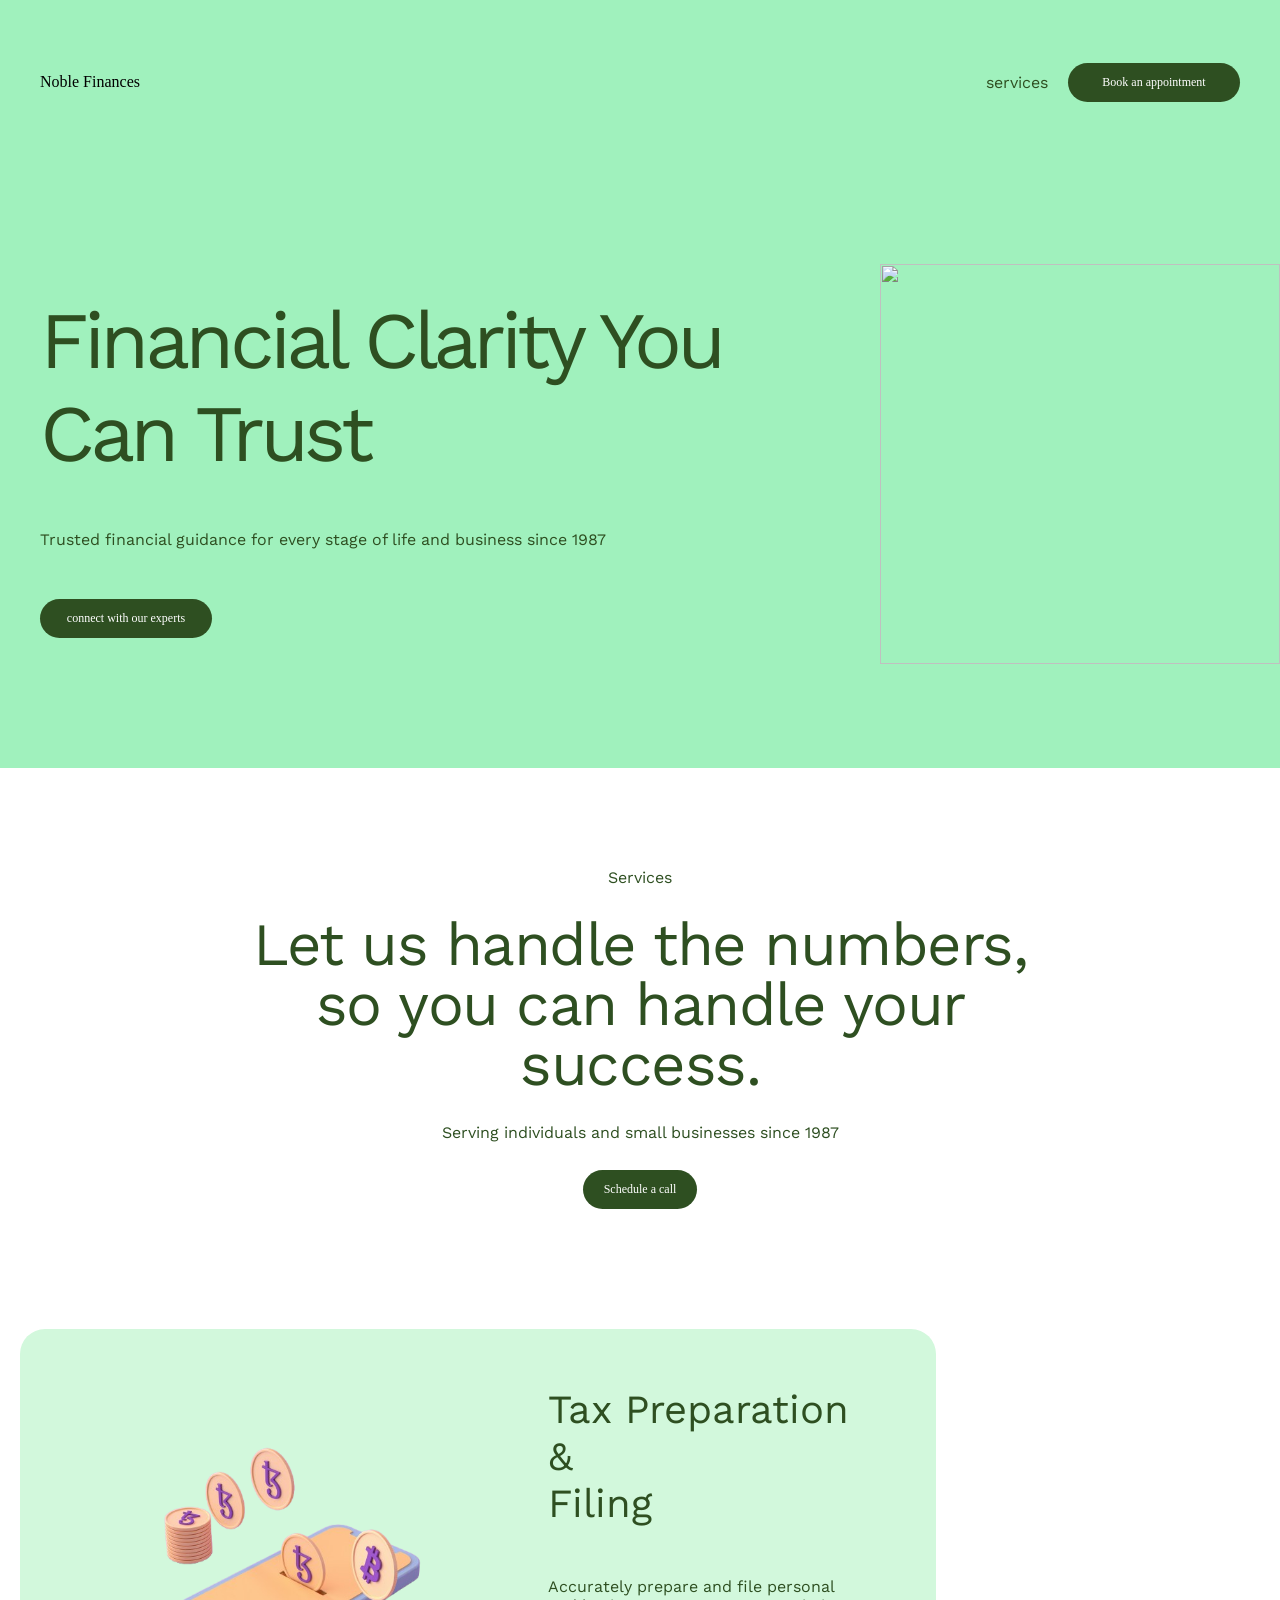
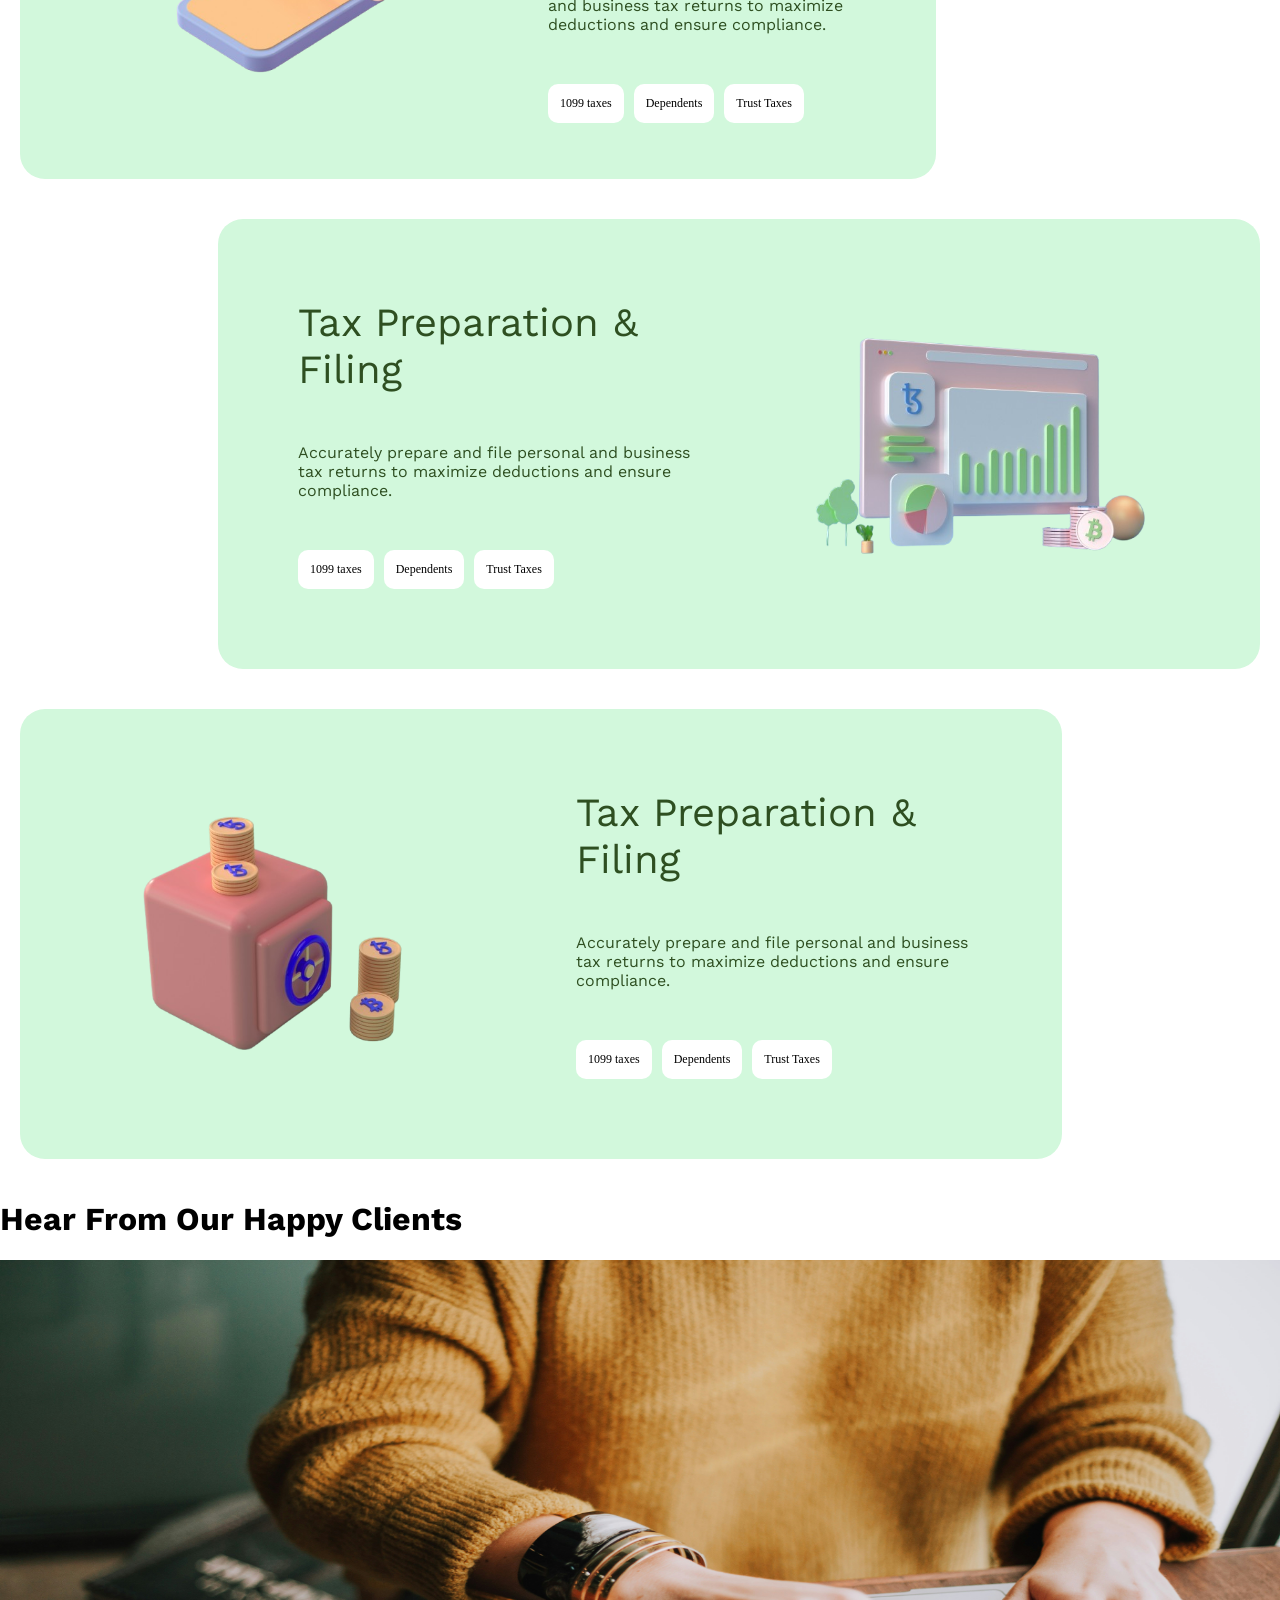
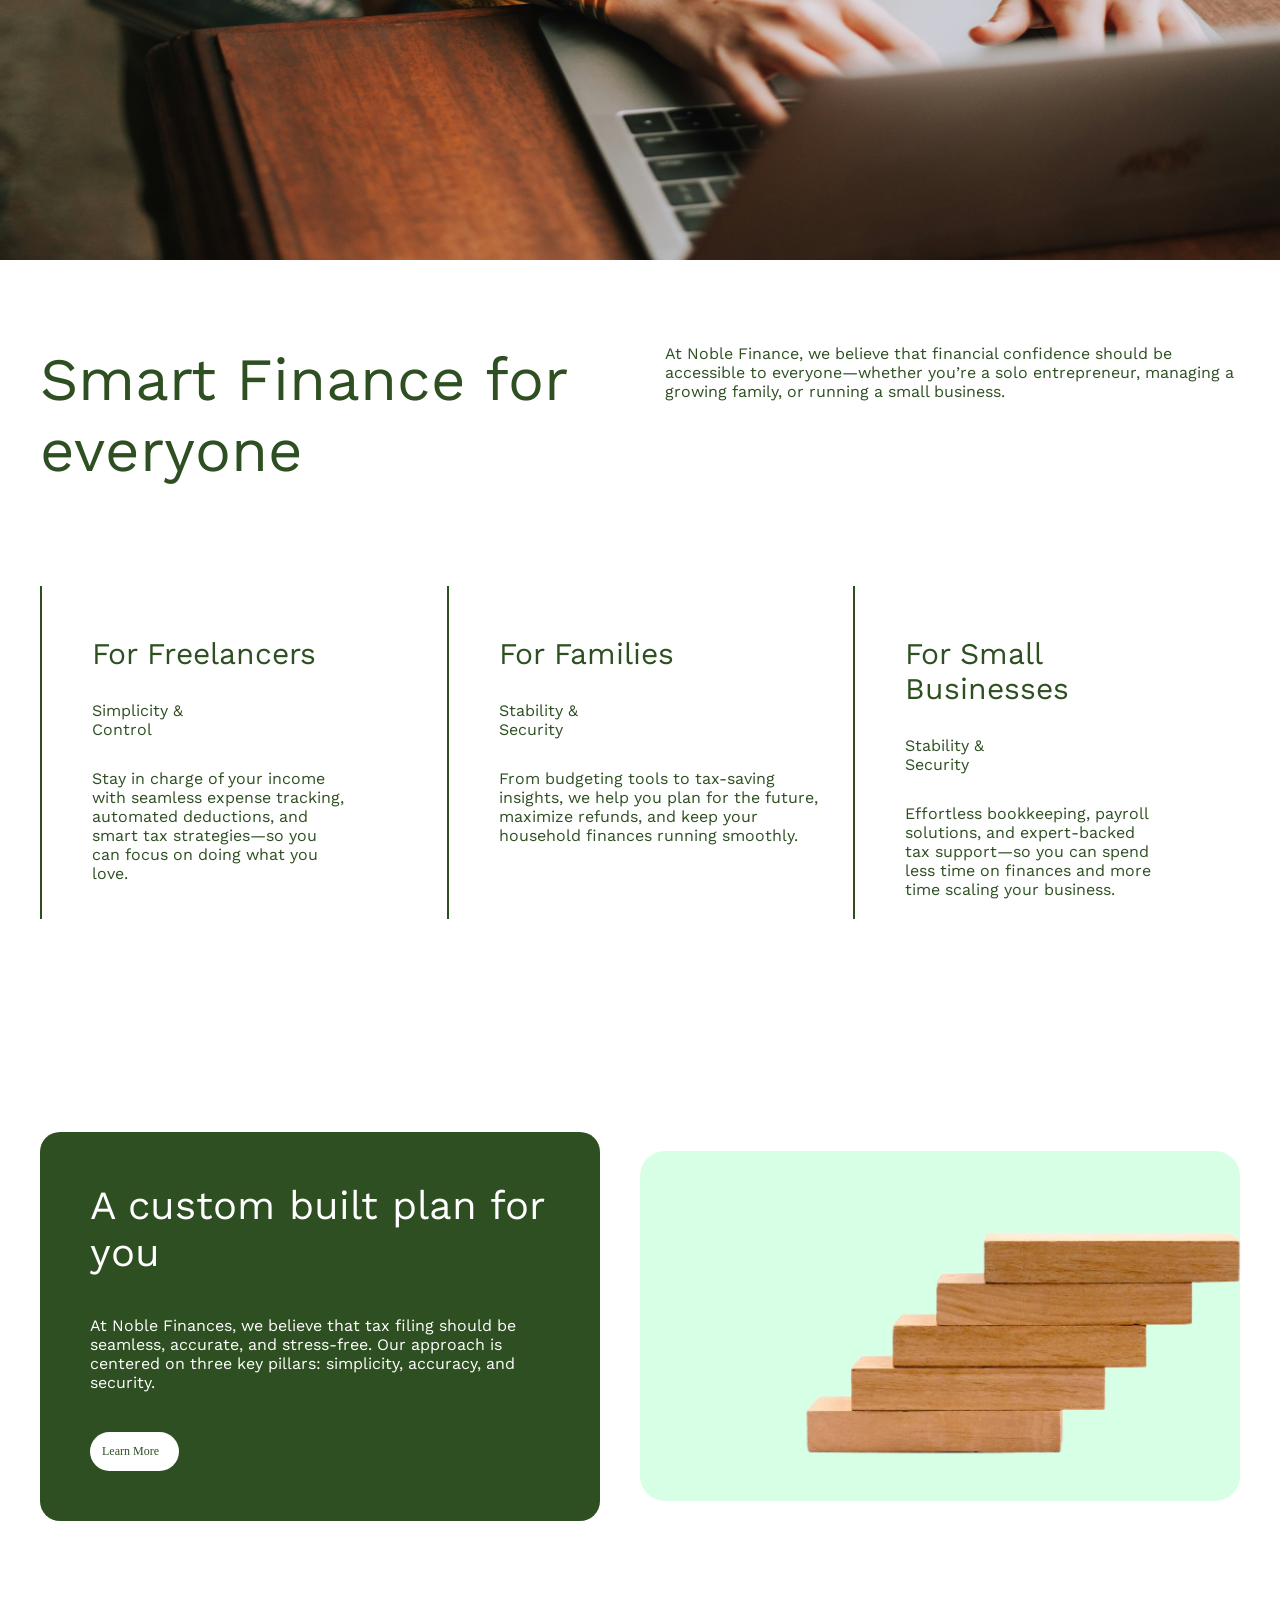
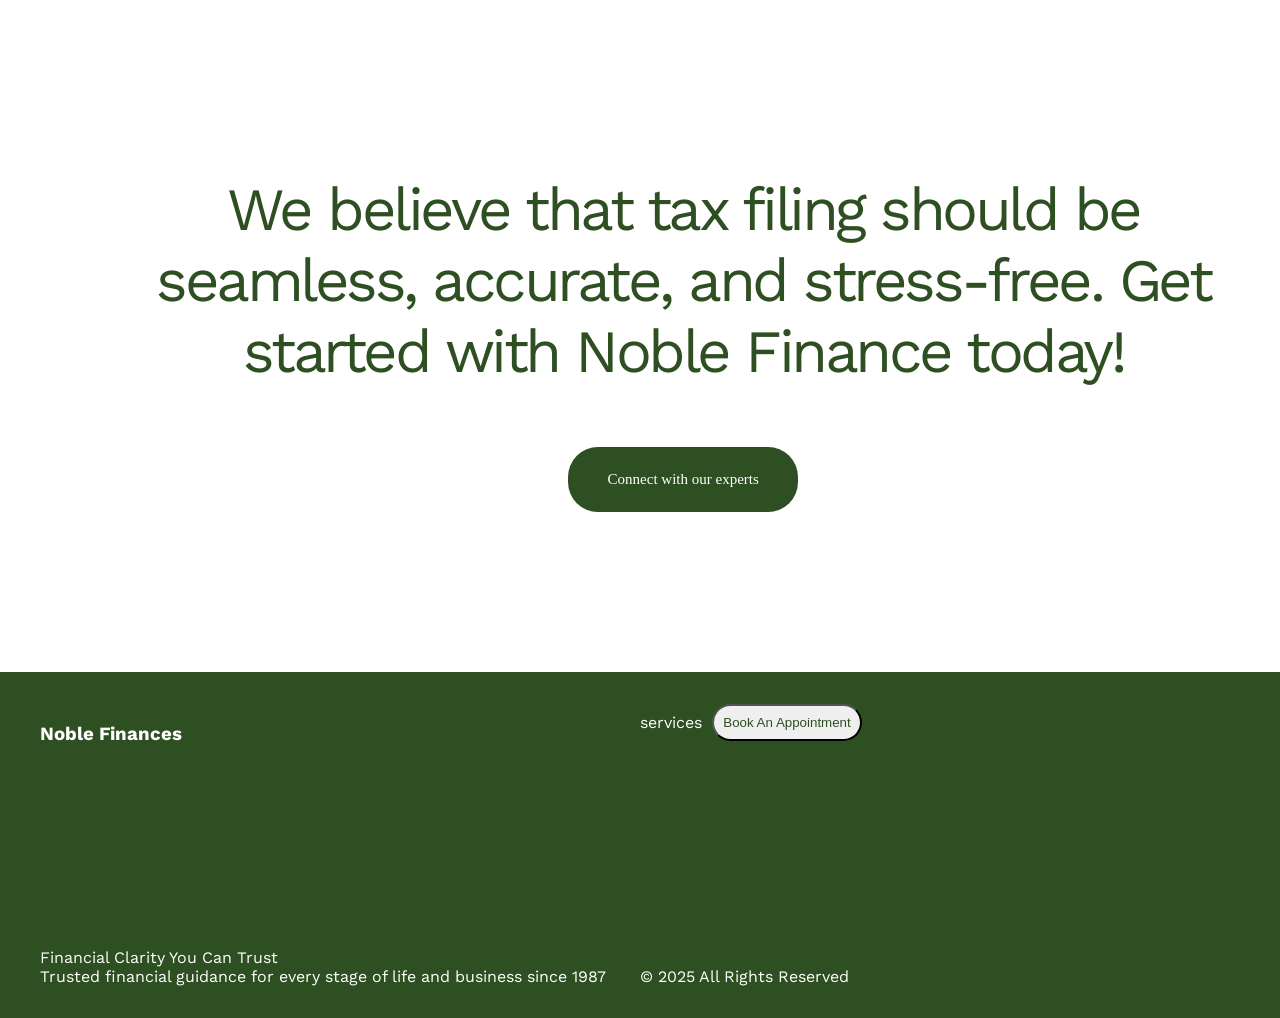
==== index.html @ 7edfaf2a "upload succed" ====
<!DOCTYPE html>
<html lang="en">
<head>
    <meta charset="UTF-8">
    <meta name="viewport" content="width=device-width, initial-scale=1.0">
    <title>Document</title>
    <link rel="stylesheet" href="style.css">
    <link rel="preconnect" href="https://fonts.googleapis.com">
<link rel="preconnect" href="https://fonts.gstatic.com" crossorigin>
<link href="https://fonts.googleapis.com/css2?family=Agbalumo&family=Baloo+Bhaina+2:wght@400..800&family=Comfortaa:wght@300..700&family=Roboto:ital,wght@0,100..900;1,100..900&family=Work+Sans:ital,wght@0,100..900;1,100..900&display=swap" rel="stylesheet">
</head>
<body>
    <div class="header">
        <div class="topleft">Noble Finances</div>
        <div class="topright">
            <p>services</p>
            <div class="headerbtn">
                Book an appointment
            </div>
        </div>
    </div>

    <div class="section1">
        <div class="section1_1">
            <h1>Financial Clarity You Can Trust</h1>
            <p>Trusted financial guidance for every stage of life and business since 1987</p>
            <div class="section1btn">connect with our experts</div>
        </div>
        <div class="section1_2">
            <img src="https://plum-lunar-server.figma.site/_assets/v11/30ca89838aacef8bff03e2f6795db2b153b180f7.png" alt="" width="400px" height="400px">
        </div>
    </div>

    <div class="section2">
        <div class="section2_1">
            <p>Services</p>
        <h2 >Let us handle the numbers, so you can handle your success.</h2>
        <p>Serving individuals and small businesses since 1987</p>
        <div class="section2btn">Schedule a call</div>
        

        </div>
        
    </div>
<div class="sec3">
    <div class="section3">
        <div class="section3_img">
            <img src="img/1.png" alt="" width="390px " height="280px">
        </div>
        <div class="section3-content">
            <h2>Tax Preparation & <br> Filing</h2>
            <p>Accurately prepare and file personal and business tax returns to maximize deductions and ensure compliance.</p>
            <div class="section3_tax">
                <div class="section3_btn">1099 taxes</div>
                <div class="section3_btn">Dependents</div>
                <div class="section3_btn">Trust Taxes</div>
            </div>      
        </div>
    </div>
    </div>


    <div class="sec4">
    <div class="section4">
        
        <div class="section3-content">
            <h2>Tax Preparation & Filing</h2>
            <p>Accurately prepare and file personal and business tax returns to maximize deductions and ensure compliance.</p>
            <div class="section3_tax">
                <div class="section3_btn">1099 taxes</div>
                <div class="section3_btn">Dependents</div>
                <div class="section3_btn">Trust Taxes</div>
            </div>       
        </div>  
        <div class="section3_img">
            <img src="img/2.png" alt="" width="390px " height="280px">
        </div>
    </div>
    </div>


    <div class="sec5">
    <div class="section5">
        <div class="section3_img">
            <img src="img/3.png" alt="" width="390px " height="280px">
        </div>
        <div class="section3-content">
            <h2>Tax Preparation & Filing</h2>
            <p>Accurately prepare and file personal and business tax returns to maximize deductions and ensure compliance.</p>
            <div class="section3_tax">
                <div class="section3_btn">1099 taxes</div>
                <div class="section3_btn">Dependents</div>
                <div class="section3_btn">Trust Taxes</div>
            </div>
        </div>
    </div>
    </div>
    

    <div>
        <h1>Hear From Our Happy Clients</h1>
        <div>
            <div></div>
            <div></div>
        </div>
    </div>


    <div>
        <img src="img/christin-hume-Hcfwew744z4-unsplash.jpg" alt="" width="100%" height="600px">
    </div>
    <div class="sec8">
    <div class="section8">
        <div class="section8_1">
            <h1>Smart Finance for everyone</h1>
        </div>
        <div class="section8_2">
            <p>At Noble Finance, we believe that financial confidence should be accessible to everyone—whether you’re a solo entrepreneur, managing a growing family, or running a small business.</p>
        </div>
    </div>

    <div class="sec8_2">
        <div class="sec8_3">
            <img src="" alt="">
            <h3>For Freelancers</h3>
            <p>Simplicity & <br> Control</p>
            <p>Stay in charge of your income with seamless expense tracking, automated deductions, and smart tax strategies—so you can focus on doing what you love.</p>
        </div>
        <div class="sec8_4">
            <img src="" alt="">
            <h3>For Families</h3>
            <p>Stability & <br> Security</p>
            <p>From budgeting tools to tax-saving insights, we help you plan for the future, maximize refunds, and keep your household finances running smoothly.</p>
        </div>
        <div class="sec8_5">
            <img src="" alt="">
            <h3>For Small Businesses</h3>
            <p>Stability & <br>Security</p>
            <p>Effortless bookkeeping, payroll solutions, and expert-backed tax support—so you can spend less time on finances and more time scaling your business. </p>
        </div>
    </div>
    </div>


    <div class="section9">
        <div class="section9_1">
            <h2>A custom built plan for you</h2>
            <p>At Noble Finances, we believe that tax filing should be seamless, accurate, and stress-free. Our approach is centered on three key pillars: simplicity, accuracy, and security.</p>
            <div class="section9btn">Learn More</div>
        </div>
        <div class="section9_2">
            <img src="img/4.png" alt="" height="350px" >
        </div>
    </div>



    <div class="section10">
        <h2>We believe that tax filing should be seamless, accurate, and stress-free. Get started with Noble Finance today!</h2>
        <div class="section10btn">Connect with our experts</div>
       
    </div>

    <footer>
        <div class="section11_1">
            <h3>Noble Finances</h3>
            <p>Financial Clarity You Can Trust <br>Trusted financial guidance for every stage of life and business since 1987</p>
        </div>
        <div class="section11_2">
            <div class="section11_2_1"><p>services</p><button>Book An Appointment</button></div>
            
            <p>© 2025 All Rights Reserved</p>
        </div>
    </footer>
</body>
</html>
---- style.css ----
body{
    margin: 0;
    padding: 0;
}
.header{
    display: flex;
    justify-content: space-between;
    align-items: center;
    height: 100px;
    padding: 32px 40px;
    background-color: #A0F1BD;
}
.topleft{
    display: flex;
    justify-content: flex-start;
    width: 50%;
}
.topright{
    display: flex;
    justify-content: flex-end;
    align-items: center;
    width: 50%;
    gap: 20px;
}
.section1{
    display: flex;
    justify-content: space-between;
    align-items: center;
    background-color: #A0F1BD;
    padding: 100px 40px;

}
.section1_1{
    width: 60%;
    gap: 50px;
    display: flex;
    flex-direction: column;
}
.section1_2{
    width: 30%;
}
.section1_1 h1{
    font-size: 80px;
    color: #2E4F21;
    font-weight: normal;
    margin: 0;
     letter-spacing: -5px;
}
.section1_1 p{
    font-size: 16px;
    color: #2E4F21;
    font-weight: normal;
}
.topright p{
    color: #2E4F21;
}
.section1btn,.headerbtn{
    width: 148px;
    color: white;
    background-color: #2E4F21;
    border-radius: 20px;
    padding: 12px;
    font-size: 12px;
    text-align: center;
}
.section1btn:hover{
    background-color: white;
    color: #2E4F21;
    transition: 0.5s;
}
.section2{
    justify-content: center;
    display: flex;
    flex-direction: column;
    align-items: center;
    padding: 100px 40px;
    gap: 28px;
}
.section2_1{
    width: 856px;
    gap: 28px;
    display: flex;
    flex-direction: column;
    justify-content: center;
    align-items: center;
    text-align: center;
}
.section2_1 h2{
    font-size: 60px;
    font-weight: normal;
    color: #2E4F21  ;
    letter-spacing: -1.5px;
    line-height: 1;
    margin:0    ;
}
.section2 p,h2{
    color: #2E4F21;
}
.section2btn{
    width: 90px;
    background-color: #2E4F21;
    color: white;
    padding: 12px;
    font-size: 12px;
    border-radius: 25px;
}
.sec3{
    padding: 20px 0px 20px 20px;
}
.section3{
    display: flex;
    justify-content: flex-start;
    width: 60%;
    background-color: #D2F8DC;
    border-radius: 25px;
    height: 290px;
    padding: 80px;
    gap: 70px;
}
.section3-content{
    width: 50%;
    display: flex;
    flex-direction: column;
    align-self: center;
    text-align: start;
    row-gap: 50px;
    column-gap: 50px;
    position: relative;
}
.section3_img{
    width: 50%;
    align-items: center;
    justify-content: center;
    display: flex

}
.section4{
     display: flex;
    justify-content: flex-start;
    width: 70%;
    background-color: #D2F8DC;
    border-radius: 25px;
    height: 290px;
    padding: 80px;
    gap: 70px;
}
.sec4{
    display: flex;
    justify-content: end;
    padding: 20px 20px 20px 0px;
}
.sec5{
    padding: 20px 0px 20px 20px;
}
.section5{
     display: flex;
    justify-content: flex-start;
    width: 70%;
    background-color: #D2F8DC;
    border-radius: 25px;
    height: 290px;
    padding: 80px;
    gap: 70px;
}


.section8{
    display: flex;
    
    gap: 50px;
}
.section8_1{
    width: 50%;
}
.section8_2{
    width: 50%;
}
.sec8{
    padding: 80px 40px 120px;
   display: flex;
   flex-direction: column;
   gap: 160px; 
}
.sec8_2{
    display: grid;
     grid-template-columns: repeat(3, 1fr);
     gap: 20px;
}

.section9{
    display: flex;
    height: 475px;
    padding: 50px 40px;
    gap: 40px;
}
.section9_1{
    width: 50%;
    padding: 50px;
    /* align-items: center; */
    display: flex;
    flex-direction: column;
    justify-content: center;
align-self: center;
background-color: #2E4F21;
border-radius: 20px;
color: white;
gap: 40px;
}
.section9_1 h2{
    color: white;
    font-weight: normal;
}

.section9_2{
    width: 50%;
    align-self: center;
    background-color: #D7FFE6;
    border-radius: 25px;
}
.section9_2 img{
    display: flex;
    justify-content: center;
    align-self: center;
    align-items: center;
}
.section10{
    text-align: center;
    padding: 160px 120px;
    gap: 60px;
    width: 88%;
    display: flex;
    flex-direction: column;
    justify-content: center;
    align-items: center;
}

footer{
    display: flex;
    height: 282px;
    padding: 32px 40px;
    background-color: #2E4F21;
    color: white;
}
.section11_1{
    display: flex;
    flex-direction: column;
    justify-content: space-between;
    width: 50%;
}
.section11_2{
    display: flex;
    flex-direction: column;
    justify-content: space-between;
    width: 50%;
}
.section11_2_1{
    display: flex;
    gap: 10px;
    align-items: center;
}
.section11_2_1 button{
    border-radius: 25px;
    color: #2E4F21;
    width: 150px;
    height: 37px;
}
p,h1,h2,h3{
    font-family: "Work Sans", sans-serif;
}

.section3-content h2{
    font-size: 40px;
    font-weight: normal;
    color: #2E4F21;
    margin: 0;
}
.section3-content p{
    font-size: 16px;
    font-weight: normal;
    color: #2E4F21;
}
.section3_tax{
    display: flex;
    gap: 10px;
    font-size: 12px;
    
}
.section3_btn{
    background-color: white;
    border-radius: 10px;
    padding: 12px;
    
}
.sec3 h2,p{
    margin: 0;
}
.section8_1 h1{
    font-size: 60px;
    font-weight: normal;
    margin: 0;
    color: #2E4F21;
}
.section8_2 p{
    font-size: 16px;
    font-weight: normal;
    color: #2E4F21;
}
.sec8{
    gap: 100px;
}

.sec8_3 h3{
    font-size: 30px;
    color: #2E4F21;
    font-weight: normal;
    margin: 0;
}
.sec8_3 p{
    font-size: 16px;
    color: #2E4F21;
    margin: 0;
}
.sec8_3{
    display: flex;       
  flex-direction: column; 
  row-gap: 30px;
  padding: 20px 80px 20px 50px;
   border-left: 2px solid #2E4F21;
   
}
.sec8_4 h3{
    font-size: 30px;
    color: #2E4F21;
    font-weight: normal;
    margin: 0;
}
.sec8_4 p{
    font-size: 16px;
    color: #2E4F21;
    margin: 0;
}
.sec8_4{
    display: flex;       
  flex-direction: column; 
  row-gap: 30px;
  padding: 20px 0px 20px 50px;
   border-left: 2px solid #2E4F21;
   
}
.sec8_5 h3{
    font-size: 30px;
    color: #2E4F21;
    font-weight: normal;
    margin: 0;
}
.sec8_5 p{
    font-size: 16px;
    color: #2E4F21;
    margin: 0;
}
.sec8_5{
    display: flex;       
  flex-direction: column; 
  row-gap: 30px;
  padding: 20px 80px 20px 50px;
  border-left: 2px solid #2E4F21;
  
   
}
.section9_1 h2{
    font-size: 40px;
    margin: 0;
}
.section9_1 p{
    font-size: 16px;
}
.section9btn{
    font-size: 12px;
    border-radius: 20px;
    background-color: white;
    color: #2E4F21;
    width: 65px;
    padding: 12px;
}
.section10 h2{
    font-size: 60px;
    font-weight: normal;
    margin: 0;
    color: #2E4F21;
    letter-spacing: -3.5px;
}
.section10btn{
    width: 170px;
    font-size: 15px;
    background-color: #2E4F21;
    color: white;
    padding: 24px 30px;
    border-radius: 30px;
    align-items: center;
}

@media screen  and (width <=992px){
    .section1{
        display: grid;
        grid-column: 1;
    }
    .section3_img img{
        width: 250px;
        height: 250px;
    }
    .section3_img {
        width: 40%;
        
    }
    .section3{
        width: 90%;
        padding: 20px;
        gap: 10px;
    }
    .section4{
        width: 90%;
        padding: 20px;
        gap: 10px;
        justify-content: flex-start;
        display: flex;
    }
    .section5{
      width: 90%;
        padding: 20px;
        gap: 10px;
    }
    .sec4{
        justify-content: start;
        padding-left: 20px;
    }
    
}
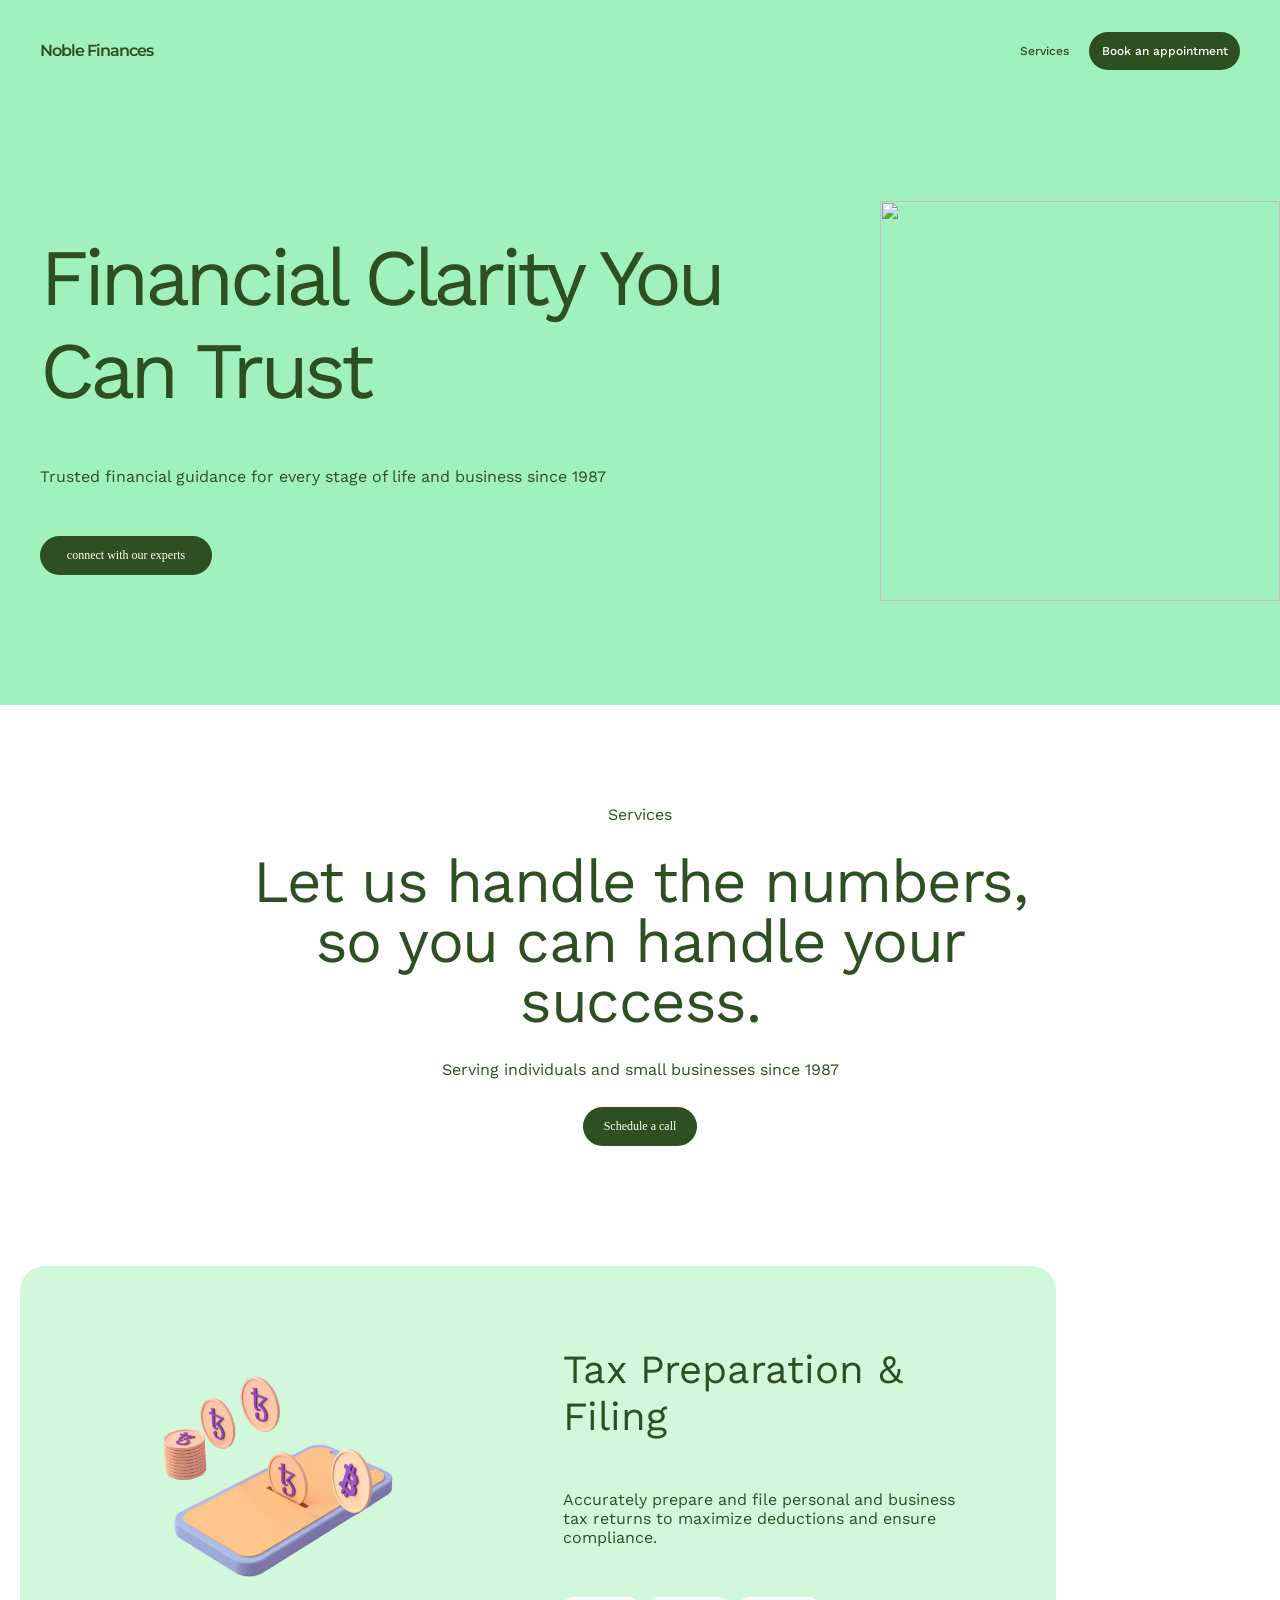
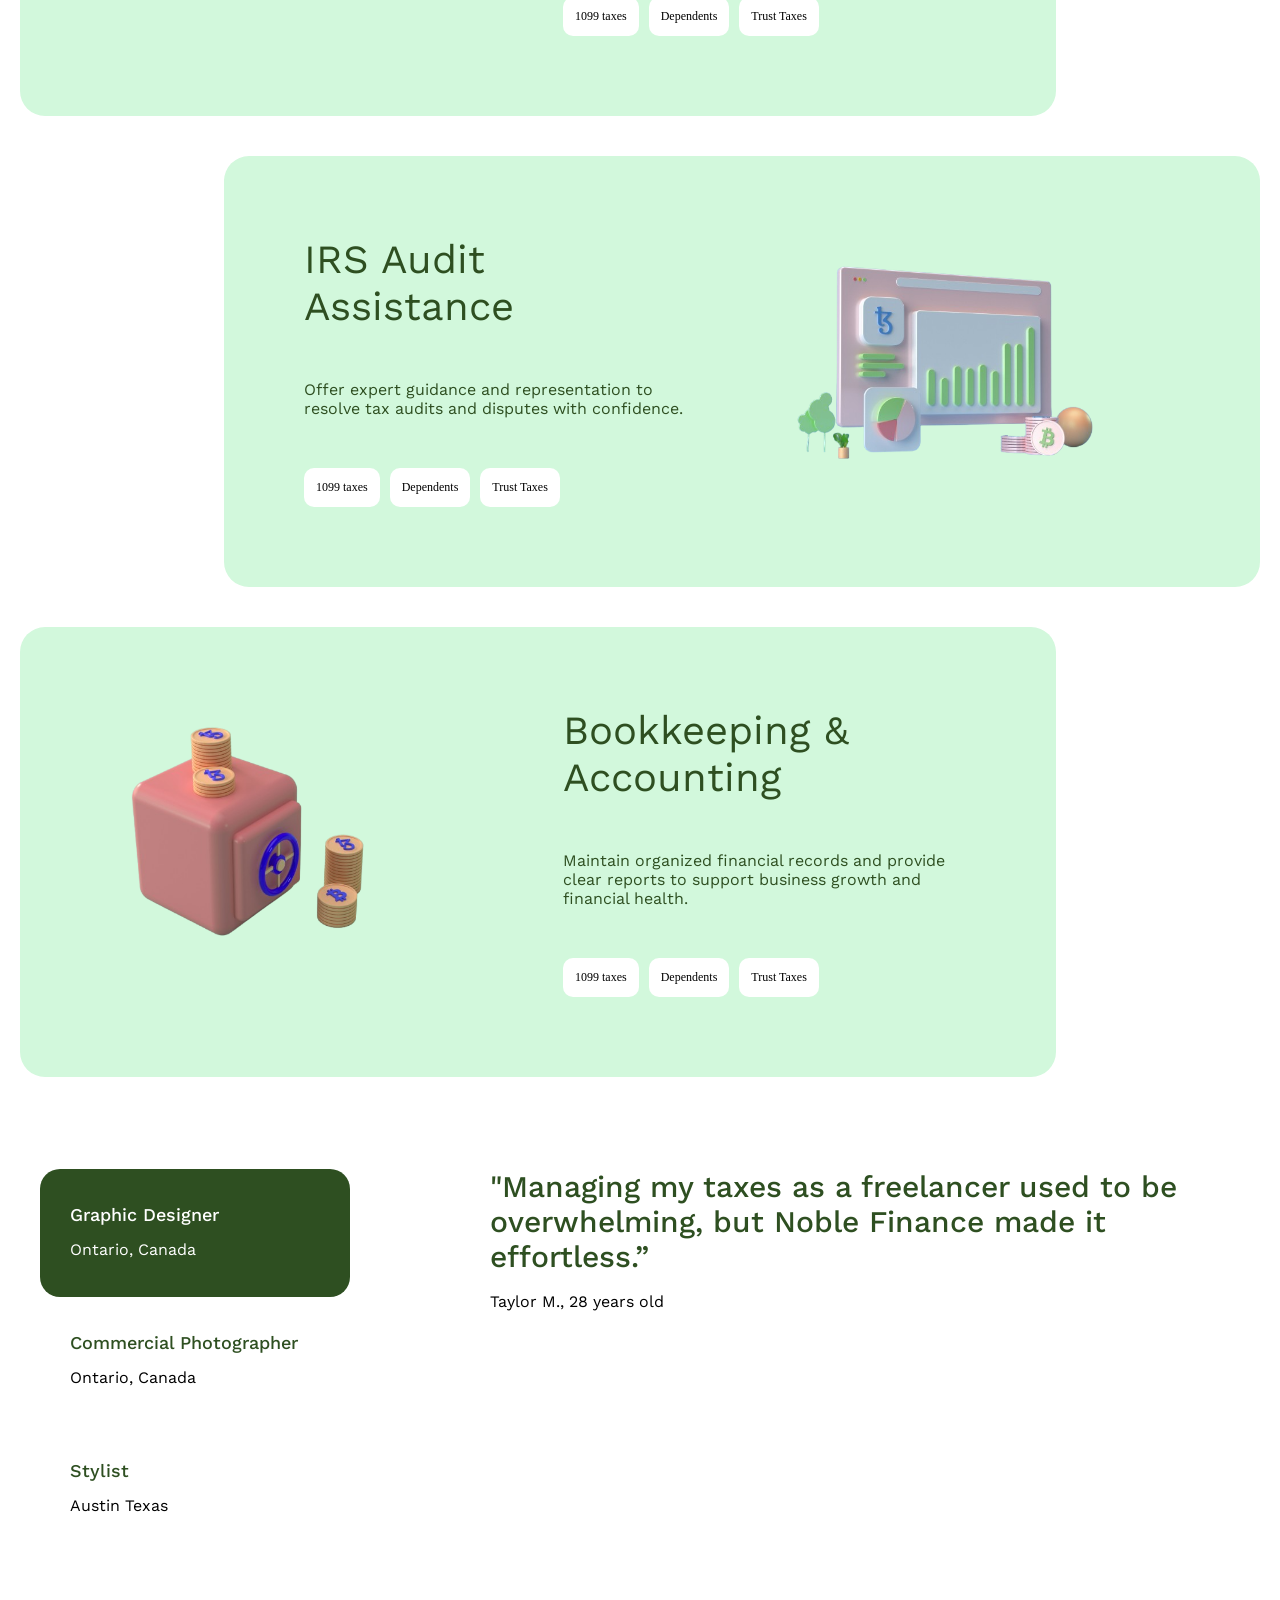
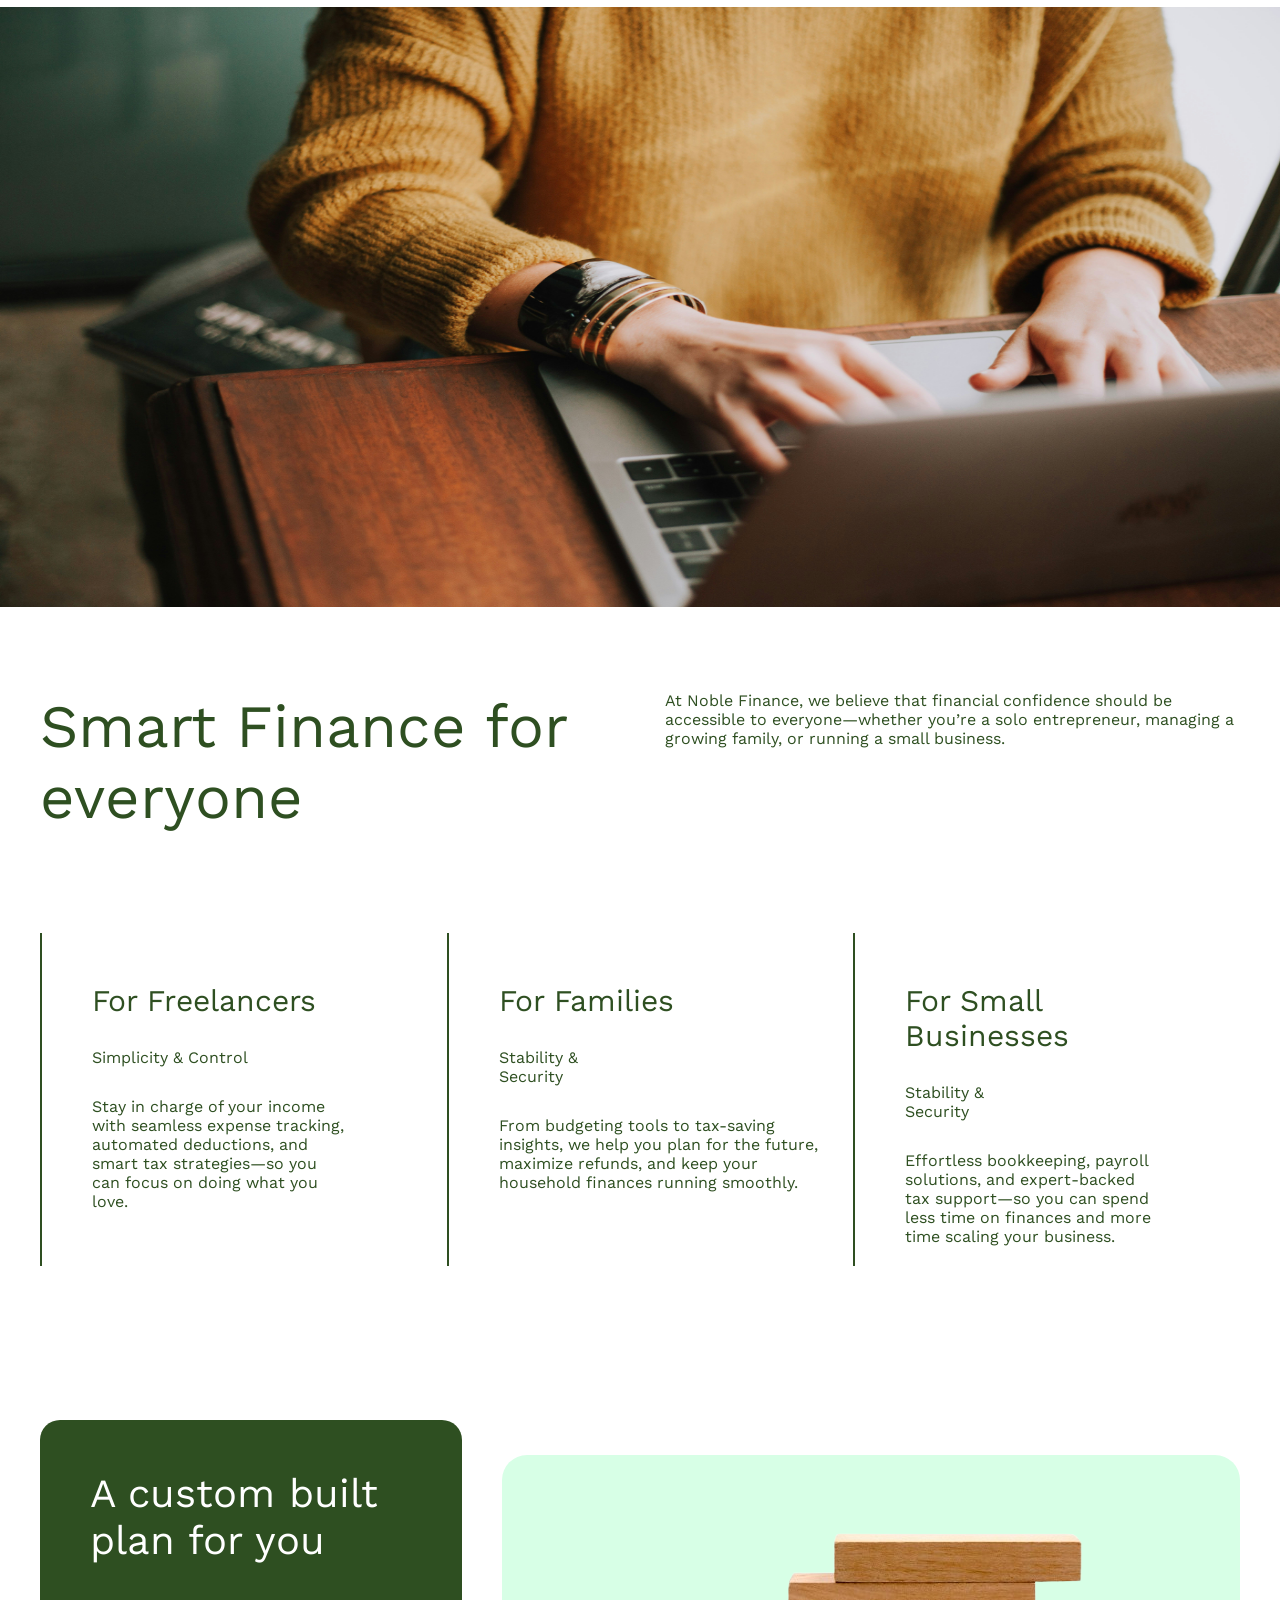
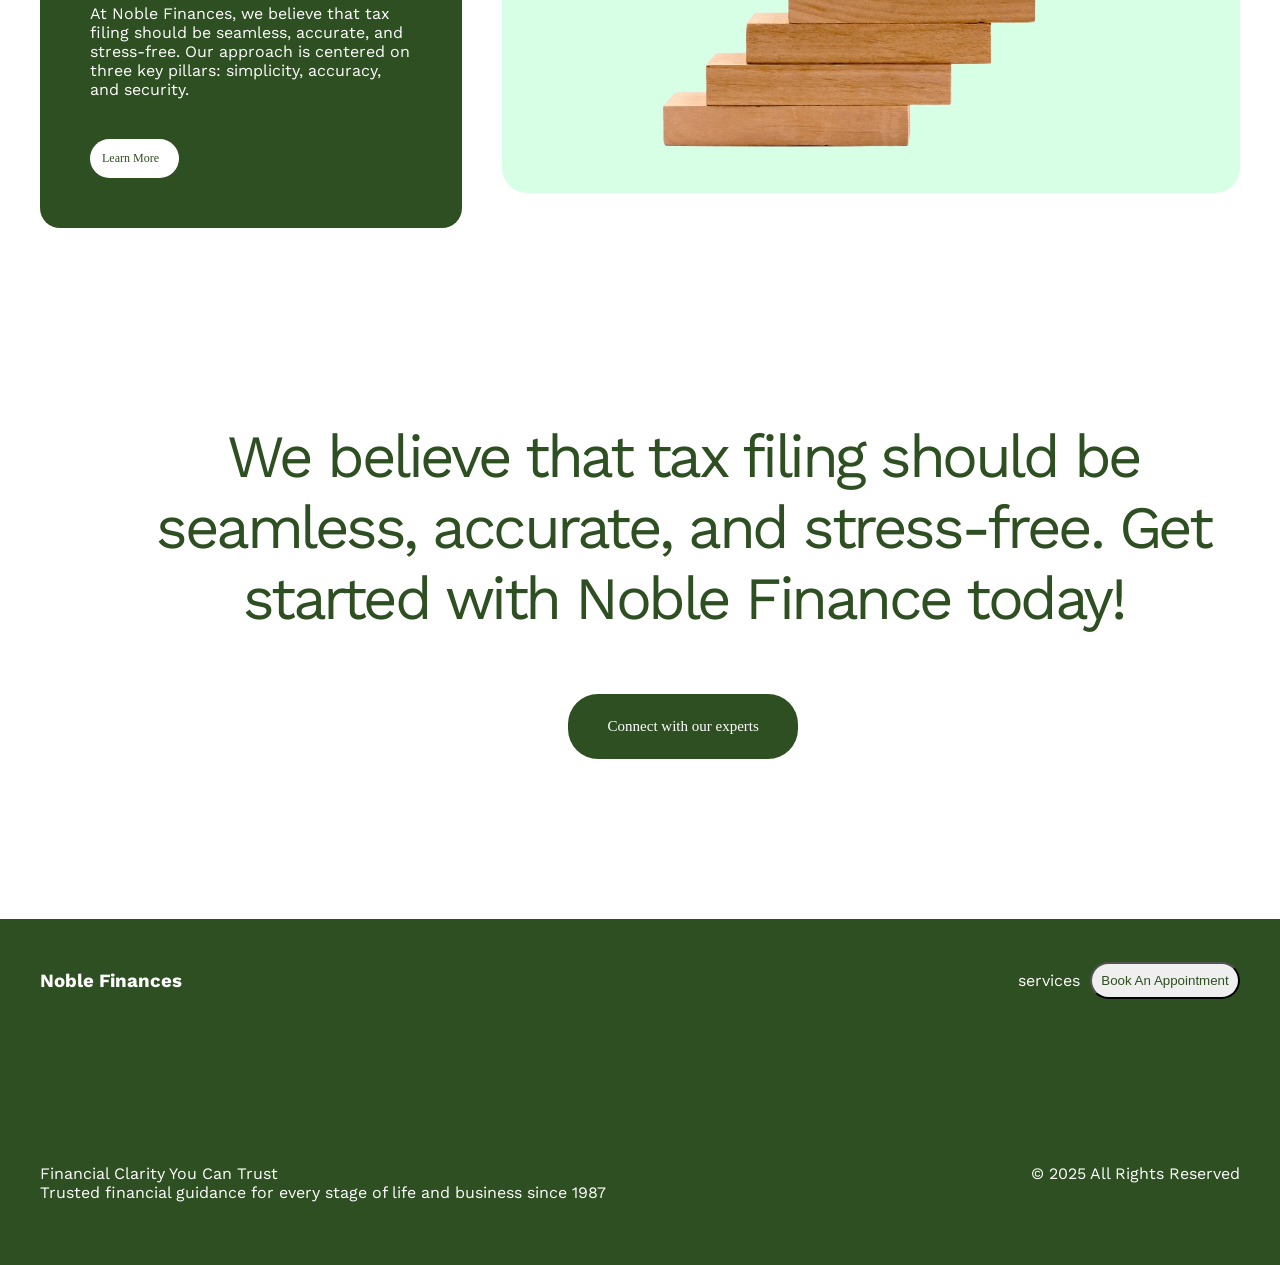
==== commit 1485c410: "updated" ====
--- a/index.html
+++ b/index.html
@@ -7,15 +7,19 @@
     <link rel="stylesheet" href="style.css">
     <link rel="preconnect" href="https://fonts.googleapis.com">
 <link rel="preconnect" href="https://fonts.gstatic.com" crossorigin>
+<link rel="preconnect" href="https://fonts.googleapis.com">
+<link rel="preconnect" href="https://fonts.gstatic.com" crossorigin>
+<link href="https://fonts.googleapis.com/css2?family=Agbalumo&family=Baloo+Bhaina+2:wght@400..800&family=Comfortaa:wght@300..700&family=Georama:ital,wght@0,100..900;1,100..900&family=Montserrat:ital,wght@0,100..900;1,100..900&family=Roboto:ital,wght@0,100..900;1,100..900&family=Work+Sans:ital,wght@0,100..900;1,100..900&display=swap" rel="stylesheet">
 <link href="https://fonts.googleapis.com/css2?family=Agbalumo&family=Baloo+Bhaina+2:wght@400..800&family=Comfortaa:wght@300..700&family=Roboto:ital,wght@0,100..900;1,100..900&family=Work+Sans:ital,wght@0,100..900;1,100..900&display=swap" rel="stylesheet">
 </head>
 <body>
     <div class="header">
-        <div class="topleft">Noble Finances</div>
+        <div class="topleft">
+            Noble Finances</div>
         <div class="topright">
-            <p>services</p>
+            <p>Services</p>
             <div class="headerbtn">
-                Book an appointment
+                Book <span>an appointment</span>
             </div>
         </div>
     </div>
@@ -45,7 +49,7 @@
 <div class="sec3">
     <div class="section3">
         <div class="section3_img">
-            <img src="img/1.png" alt="" width="390px " height="280px">
+            <img src="img/1.png" alt="" >
         </div>
         <div class="section3-content">
             <h2>Tax Preparation & <br> Filing</h2>
@@ -64,8 +68,8 @@
     <div class="section4">
         
         <div class="section3-content">
-            <h2>Tax Preparation & Filing</h2>
-            <p>Accurately prepare and file personal and business tax returns to maximize deductions and ensure compliance.</p>
+            <h2>IRS Audit Assistance</h2>
+            <p>Offer expert guidance and representation to resolve tax audits and disputes with confidence.</p>
             <div class="section3_tax">
                 <div class="section3_btn">1099 taxes</div>
                 <div class="section3_btn">Dependents</div>
@@ -85,8 +89,8 @@
             <img src="img/3.png" alt="" width="390px " height="280px">
         </div>
         <div class="section3-content">
-            <h2>Tax Preparation & Filing</h2>
-            <p>Accurately prepare and file personal and business tax returns to maximize deductions and ensure compliance.</p>
+            <h2>Bookkeeping & Accounting</h2>
+            <p>Maintain organized financial records and provide clear reports to support business growth and financial health.</p>
             <div class="section3_tax">
                 <div class="section3_btn">1099 taxes</div>
                 <div class="section3_btn">Dependents</div>
@@ -95,17 +99,37 @@
         </div>
     </div>
     </div>
-    
-
-    <div>
-        <h1>Hear From Our Happy Clients</h1>
-        <div>
-            <div></div>
-            <div></div>
-        </div>
-    </div>
-
-
+    <!-- <center><h1 style="color: #2E4F21; font-size: 60px ; font-weight: 500;">Hear From Our Happy Clients</h1></center> -->
+ <br><br><br><br>
+    <div class="section7">
+       
+        <div class="section7-container">
+            <div class="container1">
+                
+                <div class="conta11">
+                    <h2>Graphic Designer</h2>
+                    <p>Ontario, Canada</p>
+                </div>
+                <div class="conta1">
+                    <h2>Commercial Photographer</h2>
+                    <p>Ontario, Canada</p>
+                </div>
+                <div class="conta1">
+                    <h2>Stylist</h2>
+                    <p>Austin Texas</p>
+                </div>
+            </div>
+            <div class="container2">
+                <h2>"Managing my taxes as a freelancer used to be overwhelming, but Noble Finance made it effortless.”</h2>
+                <div>
+                    <img src="" alt="">
+                    <p>Taylor M., 28 years old</p>
+                </div>
+            </div>
+        </div>
+    </div>
+
+<br><br><br>
     <div>
         <img src="img/christin-hume-Hcfwew744z4-unsplash.jpg" alt="" width="100%" height="600px">
     </div>
@@ -123,7 +147,7 @@
         <div class="sec8_3">
             <img src="" alt="">
             <h3>For Freelancers</h3>
-            <p>Simplicity & <br> Control</p>
+            <p>Simplicity & Control</p>
             <p>Stay in charge of your income with seamless expense tracking, automated deductions, and smart tax strategies—so you can focus on doing what you love.</p>
         </div>
         <div class="sec8_4">
@@ -149,7 +173,7 @@
             <div class="section9btn">Learn More</div>
         </div>
         <div class="section9_2">
-            <img src="img/4.png" alt="" height="350px" >
+            <img src="img/4.png" alt="" >
         </div>
     </div>
 
@@ -164,10 +188,12 @@
     <footer>
         <div class="section11_1">
             <h3>Noble Finances</h3>
+            <div class="section11_1_1"><p>services</p><button>Book An Appointment</button></div>
+            
+        </div>
+        <br><br><br>
+        <div class="section11_2">
             <p>Financial Clarity You Can Trust <br>Trusted financial guidance for every stage of life and business since 1987</p>
-        </div>
-        <div class="section11_2">
-            <div class="section11_2_1"><p>services</p><button>Book An Appointment</button></div>
             
             <p>© 2025 All Rights Reserved</p>
         </div>
--- a/style.css
+++ b/style.css
@@ -6,14 +6,28 @@
     display: flex;
     justify-content: space-between;
     align-items: center;
-    height: 100px;
+    height: 37px;
     padding: 32px 40px;
     background-color: #A0F1BD;
 }
+.topleft h2{
+    margin: 0;
+    font-size: 16px;
+    font-weight: 700;
+}
 .topleft{
     display: flex;
     justify-content: flex-start;
     width: 50%;
+    /* transform: scaleY(1.2);  */
+    /* letter-spacing: 0.5; */
+    color: #2E4F21;
+    font-weight: 600;
+    font-optical-sizing: auto;
+    font-style: normal;
+    font-size: 16px;
+   font-family: "Montserrat", sans-serif;
+   letter-spacing: -1px;
 }
 .topright{
     display: flex;
@@ -53,6 +67,8 @@
 }
 .topright p{
     color: #2E4F21;
+    font-size: 12px;
+    font-weight: 500;
 }
 .section1btn,.headerbtn{
     width: 148px;
@@ -63,6 +79,13 @@
     font-size: 12px;
     text-align: center;
 }
+.headerbtn{
+    width: 127px;  
+    font-weight: 500;
+    font-family: "Work Sans", sans-serif;
+    font-size: 12px;
+    
+}
 .section1btn:hover{
     background-color: white;
     color: #2E4F21;
@@ -105,43 +128,59 @@
     border-radius: 25px;
 }
 .sec3{
-    padding: 20px 0px 20px 20px;
+    padding: 20px 20px 20px 20px;
+    display: flex;
+    justify-content: flex-start;
+
 }
 .section3{
-    display: flex;
-    justify-content: flex-start;
-    width: 60%;
+    
+    display: flex;
+    width: 856px;
     background-color: #D2F8DC;
     border-radius: 25px;
-    height: 290px;
-    padding: 80px;
+    
+    padding: 80px 100px 80px 80px;
     gap: 70px;
 }
 .section3-content{
-    width: 50%;
-    display: flex;
+   
+    display: flex;
+    flex: 1;
     flex-direction: column;
     align-self: center;
     text-align: start;
     row-gap: 50px;
     column-gap: 50px;
-    position: relative;
+     min-width: 0;
+    
 }
 .section3_img{
-    width: 50%;
+    flex: 1;
+    align-items: center;
+    width: 200px;
+    height: 200px;
+}
+
+.section3_img img{
+    display: flex;
     align-items: center;
     justify-content: center;
-    display: flex
+    align-self: center;
+    
+    width: 350px;
+    height: 250px;
+
 
 }
 .section4{
-     display: flex;
-    justify-content: flex-start;
-    width: 70%;
+     
+    display: flex;
+    width: 856px;
     background-color: #D2F8DC;
     border-radius: 25px;
-    height: 290px;
-    padding: 80px;
+    
+    padding: 80px 100px 80px 80px;
     gap: 70px;
 }
 .sec4{
@@ -150,23 +189,24 @@
     padding: 20px 20px 20px 0px;
 }
 .sec5{
-    padding: 20px 0px 20px 20px;
+    display: flex;
+    justify-content: flex-start;
+    padding: 20px 20px 20px 20px;
 }
 .section5{
-     display: flex;
-    justify-content: flex-start;
-    width: 70%;
+    
+    display: flex;
+    width: 856px;
     background-color: #D2F8DC;
     border-radius: 25px;
-    height: 290px;
-    padding: 80px;
+    
+    padding: 80px 100px 80px 80px;
     gap: 70px;
 }
 
 
 .section8{
     display: flex;
-    
     gap: 50px;
 }
 .section8_1{
@@ -189,14 +229,14 @@
 
 .section9{
     display: flex;
-    height: 475px;
+    height: 375px;
     padding: 50px 40px;
     gap: 40px;
 }
 .section9_1{
-    width: 50%;
+    
     padding: 50px;
-    /* align-items: center; */
+    
     display: flex;
     flex-direction: column;
     justify-content: center;
@@ -212,7 +252,7 @@
 }
 
 .section9_2{
-    width: 50%;
+    display: flex;
     align-self: center;
     background-color: #D7FFE6;
     border-radius: 25px;
@@ -236,29 +276,31 @@
 
 footer{
     display: flex;
+    flex-direction: column;
     height: 282px;
     padding: 32px 40px;
     background-color: #2E4F21;
     color: white;
+    gap: 50px
 }
 .section11_1{
     display: flex;
-    flex-direction: column;
+    /* flex-direction: column; */
     justify-content: space-between;
-    width: 50%;
+   
 }
 .section11_2{
     display: flex;
-    flex-direction: column;
+    /* flex-direction: column; */
     justify-content: space-between;
-    width: 50%;
-}
-.section11_2_1{
+    
+}
+.section11_1_1{
     display: flex;
     gap: 10px;
     align-items: center;
 }
-.section11_2_1 button{
+.section11_1_1 button{
     border-radius: 25px;
     color: #2E4F21;
     width: 150px;
@@ -398,12 +440,84 @@
     border-radius: 30px;
     align-items: center;
 }
+.section7{
+    display: flex;
+    height: auto;
+    justify-content: center;
+    width: 100%;
+ 
+}
+.section7-container{
+    display: flex;
+    justify-content: space-between;
+    width: 1200px ;
+    
+    
+}
+/* .container1{
+    width: 250px;
+    height: 48px;
+    padding: 20px 0px;
+} */
+.container2{
+    width: 720px;
+    height: 384px;
+    padding: 0px 30px 0px 40px;
+}
+.conta1{
+    width: 250px;
+    height: 88px;
+    padding: 20px 30px;
+    
+}
+.conta11{
+    width: 250px;
+    height: 88px;
+    padding: 20px 30px;
+    background-color: #2E4F21;
+    color: white;
+    border-radius: 20px;
+     
+}
+.conta11 h2{
+    color: white;
+    font-size: 18px;
+    font-weight: 500;
+     
+}
+.conta1 h2{
+    font-size: 18px;
+    font-weight: 500;
+    /* margin: 0; */
+}
+.container2 h2{
+    font-size: 30px;
+    font-weight: 500;
+    margin: 0;
+}
 
 @media screen  and (width <=992px){
     .section1{
         display: grid;
         grid-column: 1;
-    }
+        width: auto;
+        grid-template-areas: 
+      "second"
+      "first";
+    }
+    .container2{
+        width: 400px;
+    }
+    .section1_1{
+        width: 50%;
+        grid-area: first;
+    }
+    .section1_2{
+        grid-area: second;
+    }
+    .section3_img img {
+    max-height:300px;
+  }
     .section3_img img{
         width: 250px;
         height: 250px;
@@ -433,5 +547,274 @@
         justify-content: start;
         padding-left: 20px;
     }
-    
+    .section3-content h2{
+        font-size: 30px;
+    }
+    .section3-content {
+        row-gap: 30px;
+        padding: 30px;
+    }
+     .sec8_3{
+        border-top: 2px solid #2E4F21;
+        border-left: hidden;
+    }
+    .sec8_4{
+        border-top: 2px solid #2E4F21;
+        border-left: hidden;
+    }
+    .sec8_5{
+        border-top: 2px solid #2E4F21;
+        border-left: hidden;
+    }
+    .section9{
+        display: grid;
+        grid-template-columns: 1fr ;
+        height: auto;
+      padding: 25px;
+      /* width: 760px; */
+    }
+    /* .section9_1{
+        width: 600px;
+    } */
+   
+     
+    .sec8_2{
+        display: grid;
+        grid-template-columns: 1fr ;
+    }
+    .section8_1 h1{
+        font-size: 40px;
+        font-weight: 500;
+    }
+    .section10{
+        width: 500px;
+    }
+    .section10 h2{
+        font-size: 50px;
+    }
+    
+    .section1_1{
+        width: auto;
+        gap: 20px;
+    }
+    
+    .section2_1{
+        width: 600px;
+    }
+    .section1_2{
+        width: auto;
+        display: flex;
+        justify-content: center;
+        align-items: center;
+        align-self: center;
+    }
+   .section9_2{
+        /* width: 300px; */
+        width: auto;
+        height: auto;
+        display: flex;
+        align-items: center;
+        justify-content: center;
+    }
+    .section9_2 img{
+        width: 380px;
+        height: 250px;
+    }
+    .section1{
+        gap: 50px;
+    }
+   
+}
+
+@media screen  and (width <=576px){
+    .section1_1 h1{
+        font-size: 50px;
+    }
+    .section1_1{
+        width: auto;
+        gap: 20px;
+    }
+    .headerbtn span{
+        display: none;
+    }
+    .header{
+        padding: 25px;
+    }
+    .section1_2{
+        width: auto;
+        display: flex;
+        justify-content: center;
+        align-items: center;
+        align-self: center;
+    }
+    .section1_2 img{
+        width: 250px;
+        width: 250px;
+        height: 250px;
+    }
+    .section1{
+        gap: 50px;
+    }
+    .section3-content h2{
+        font-size: 28px;
+    }
+    .section3{
+        display: grid;
+        grid: 1;
+        width: auto;
+        
+    }
+    .section3-content {
+        width: auto;
+    }
+    .section3_img{
+       display: flex;
+       justify-content: center;
+        align-items: center;
+        width: auto;
+    }
+    .section4{
+        width: auto;
+    }
+    .section5{
+        width: auto;
+    }
+    .sec8_3{
+        width: auto;
+        padding: 30px 30px 30px 30px ;
+    }
+    .sec8_4{
+        width: auto;
+        padding: 30px 30px 30px 30px ;
+    }
+    .sec8_5{
+        width: auto;
+        padding: 30px 30px 30px 30px ;
+    }
+    .sec8{
+        gap: 70px;
+        /* padding: 30px 30px 30px 30px ; */
+    }
+    .section3_img img{
+        width: 200px;
+        height: 200px;
+    }
+    .section4{
+        display: grid;
+        grid: 1;
+    }
+    .section5{
+        display: grid;
+        grid: 1;
+    }
+     .section8{
+        display: grid;
+        grid: 1;
+        width: auto;
+    }
+    .section8_1{
+    width: 100%;
+}
+.section8_2{
+    width: 100%;
+}
+     .section8_1 h1{
+        font-size: 35px;
+    }
+    .sec8_2{
+        display: grid;
+        grid-template-columns: 1fr ;
+    }
+    .section9{
+        display: grid;
+        grid-template-columns: 1fr ;
+        height: auto;
+        width: auto;
+        padding: 10px;
+        /* width: 300px; */
+    }
+    .section9_1{
+        /* width: 300px; */
+        padding: 30px;
+        width: auto;
+        height: auto;
+    }
+    .section9_2{
+        /* width: 300px; */
+        width: auto;
+        height: auto;
+        display: flex;
+        align-items: center;
+        justify-content: center;
+    }
+    .section9_2 img{
+        width: 380px;
+        height: 250px;
+    }
+
+    .section10{
+        font-size: 25px;
+        padding: 20px;
+        width: auto;
+       padding-bottom: 100px;
+    }
+    .section10 h2{
+        font-size: 40px;
+    }
+   
+    .section2_1{
+        width: 400px;
+
+    }
+    .section2_1 h2{
+        font-size: 40px;
+
+    }
+    .section11_1{
+        display: grid;
+        grid-template-columns: 1fr;
+        gap: 30px;
+    }
+    .section11_2{
+        display: grid;
+        grid-template-columns: 1fr;
+        row-gap: 60px;
+    }
+    .section7-container{
+       display: grid;
+        grid-template-columns: 1fr; 
+        row-gap: 60px;
+        width: auto;
+    }
+    .conta1{
+        width: 78px;
+        padding: 12px;
+        font-size: 12px; 
+    }
+    .conta1 h2{
+        font-size: 12px;
+    }
+     .conta11 h2{
+        font-size: 12px;
+    }
+    .conta11{
+        width: 78px;
+        padding: 12px;
+        font-size: 12px;
+        
+    }
+    .container1{
+        display: flex;
+        width: auto;
+        justify-content: center;
+    }
+    .container2{
+        width: auto;
+    }
+    .container2 h2{
+        font-size: 25px;
+    }
+    footer{
+        height: auto;
+    }
 }
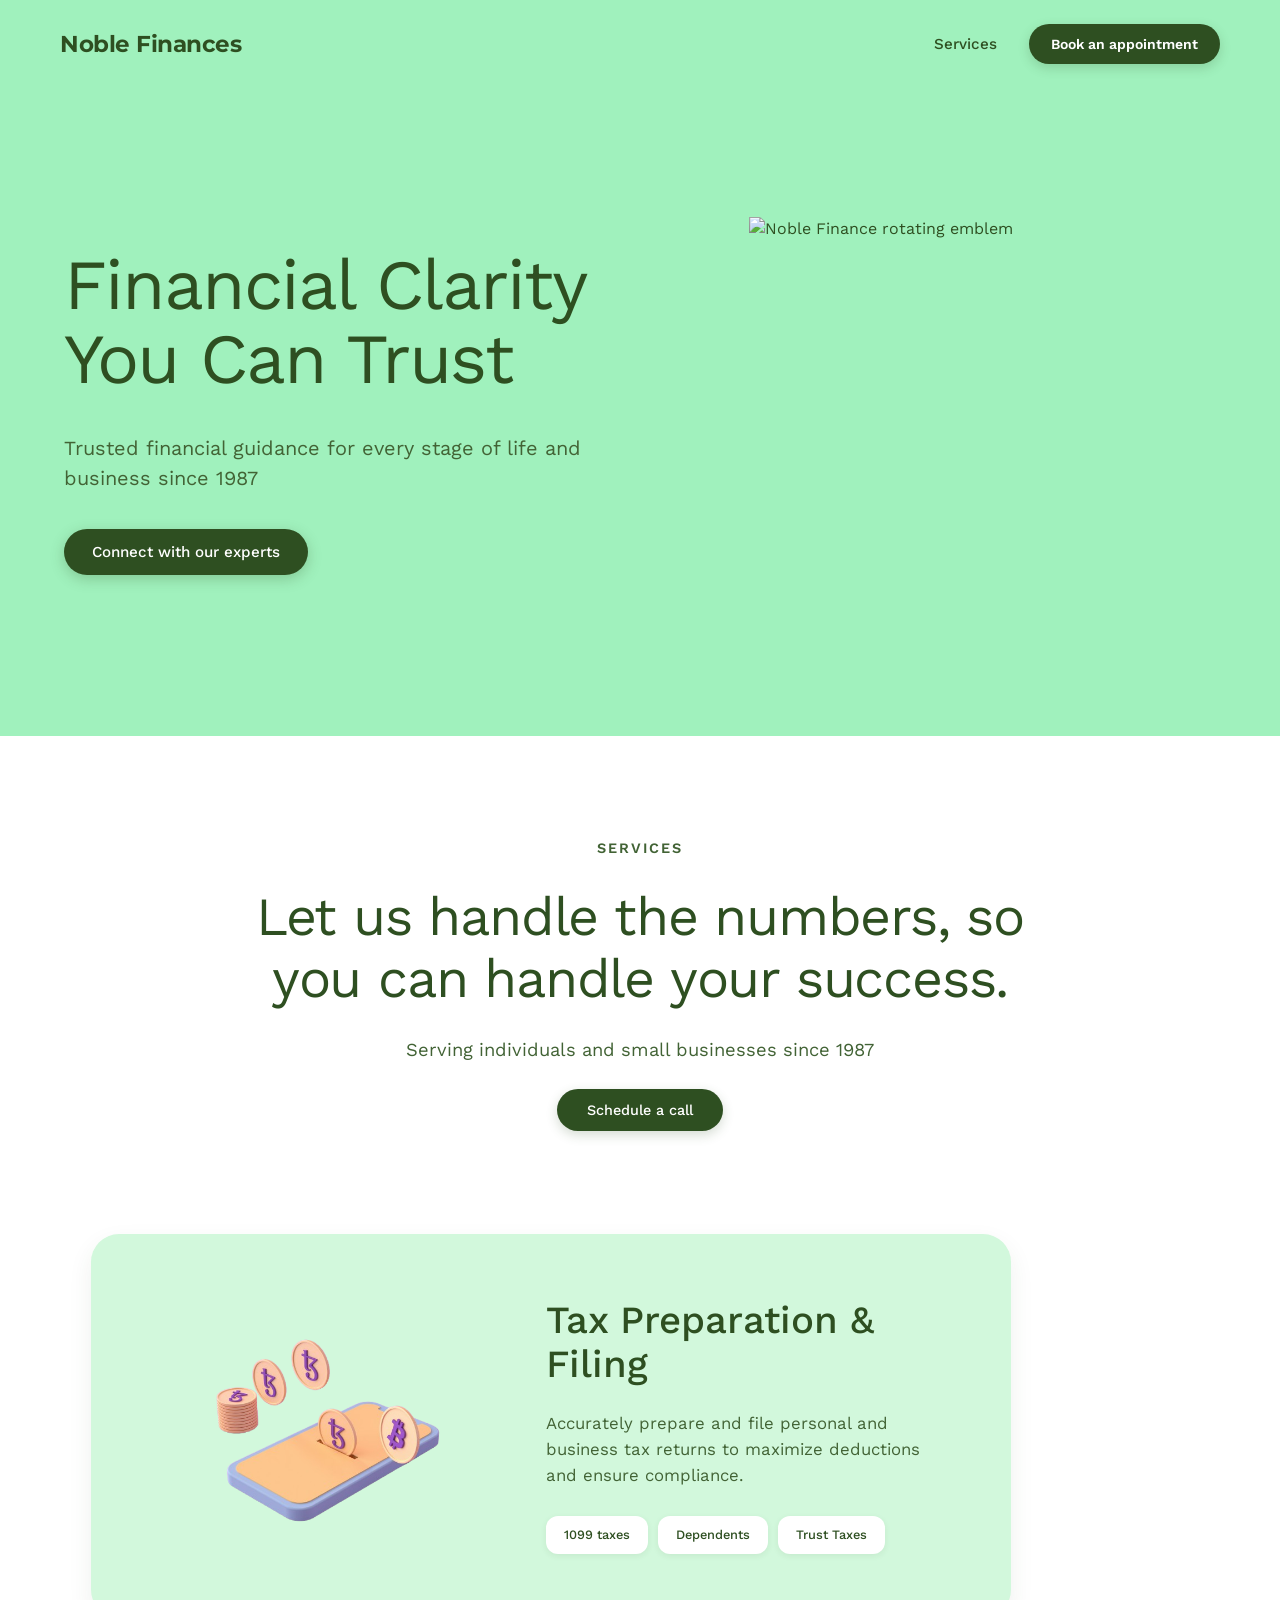
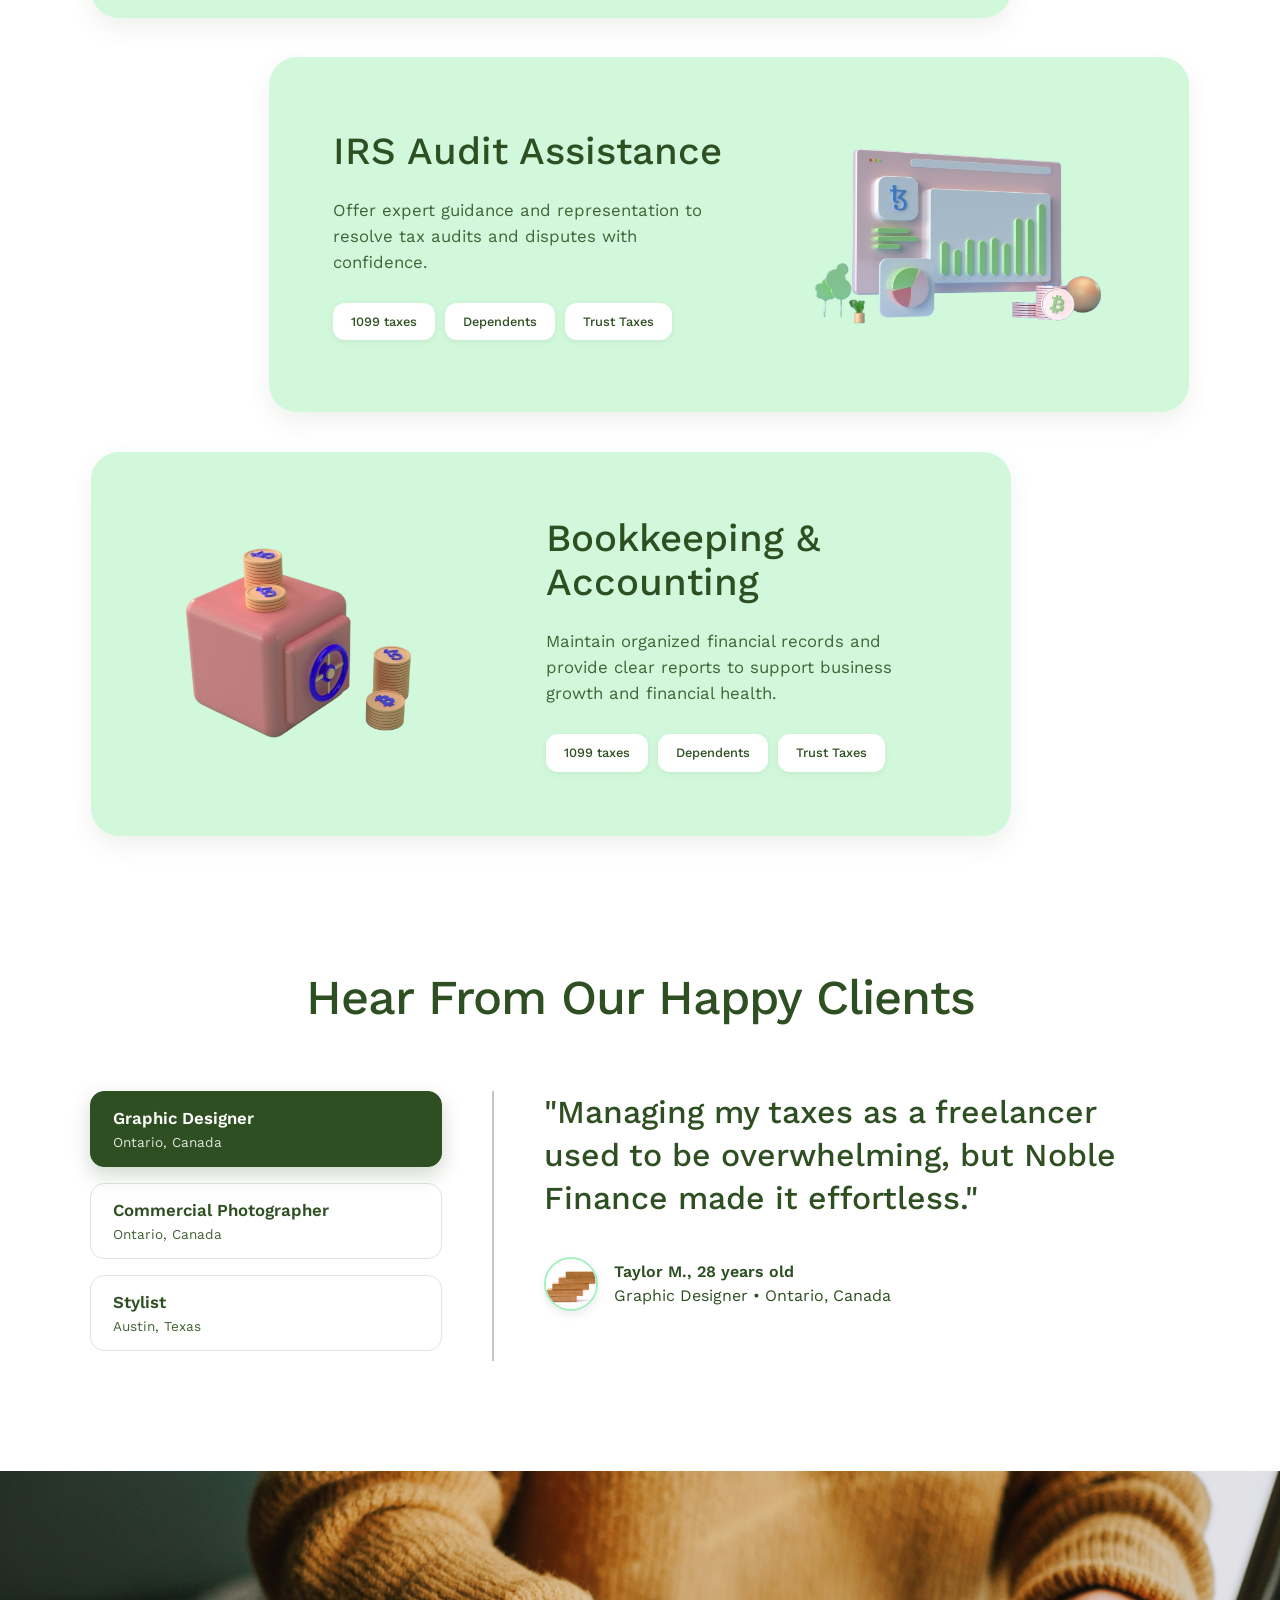
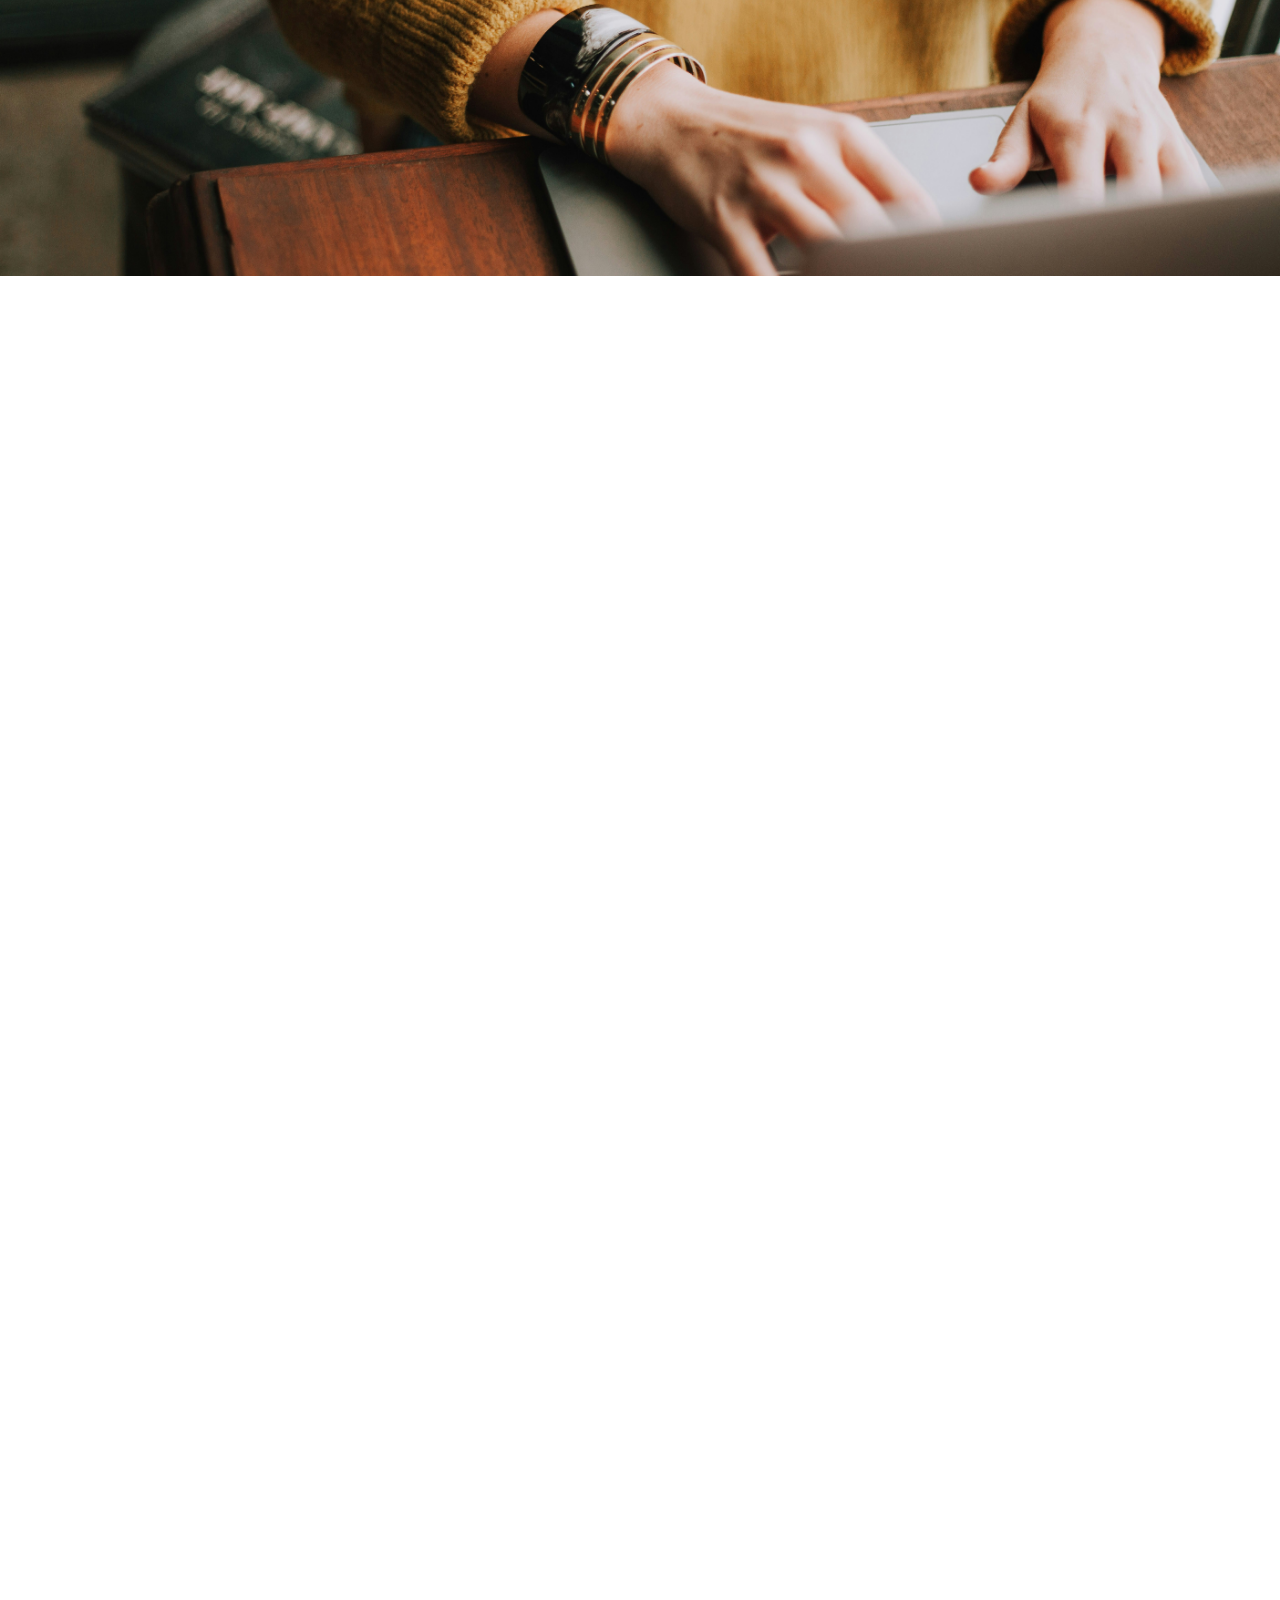
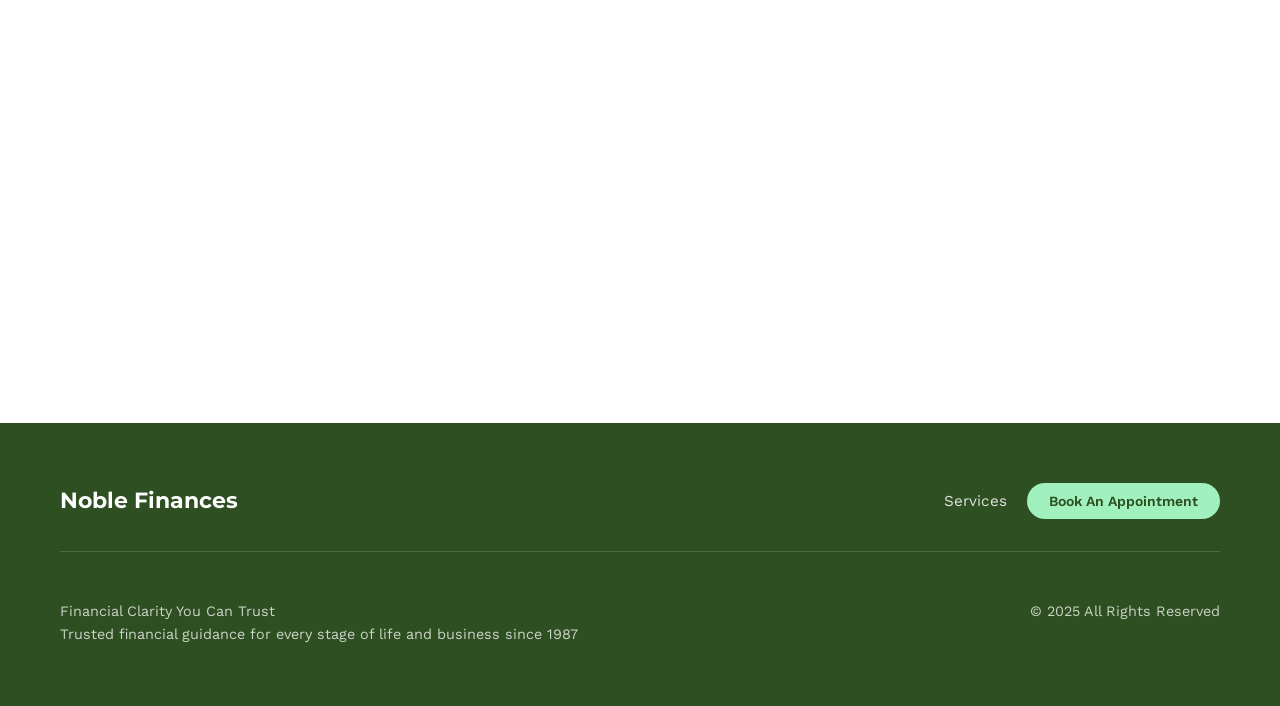
==== commit 5504c893: "updated" ====
--- a/index.html
+++ b/index.html
@@ -3,200 +3,297 @@
 <head>
     <meta charset="UTF-8">
     <meta name="viewport" content="width=device-width, initial-scale=1.0">
-    <title>Document</title>
+    <title>Noble Finances - Financial Clarity You Can Trust</title>
     <link rel="stylesheet" href="style.css">
     <link rel="preconnect" href="https://fonts.googleapis.com">
-<link rel="preconnect" href="https://fonts.gstatic.com" crossorigin>
-<link rel="preconnect" href="https://fonts.googleapis.com">
-<link rel="preconnect" href="https://fonts.gstatic.com" crossorigin>
-<link href="https://fonts.googleapis.com/css2?family=Agbalumo&family=Baloo+Bhaina+2:wght@400..800&family=Comfortaa:wght@300..700&family=Georama:ital,wght@0,100..900;1,100..900&family=Montserrat:ital,wght@0,100..900;1,100..900&family=Roboto:ital,wght@0,100..900;1,100..900&family=Work+Sans:ital,wght@0,100..900;1,100..900&display=swap" rel="stylesheet">
-<link href="https://fonts.googleapis.com/css2?family=Agbalumo&family=Baloo+Bhaina+2:wght@400..800&family=Comfortaa:wght@300..700&family=Roboto:ital,wght@0,100..900;1,100..900&family=Work+Sans:ital,wght@0,100..900;1,100..900&display=swap" rel="stylesheet">
+    <link rel="preconnect" href="https://fonts.gstatic.com" crossorigin>
+    <link href="https://fonts.googleapis.com/css2?family=Montserrat:wght@400;500;600;700&family=Work+Sans:wght@300;400;500;600;700&display=swap" rel="stylesheet">
 </head>
 <body>
-    <div class="header">
+    <header class="header">
         <div class="topleft">
-            Noble Finances</div>
-        <div class="topright">
-            <p>Services</p>
-            <div class="headerbtn">
+            <h2>Noble Finances</h2>
+        </div>
+        <nav class="topright">
+            <a href="#services" class="nav-link">Services</a>
+            <button class="headerbtn" type="button">
                 Book <span>an appointment</span>
-            </div>
-        </div>
-    </div>
-
-    <div class="section1">
-        <div class="section1_1">
-            <h1>Financial Clarity You Can Trust</h1>
-            <p>Trusted financial guidance for every stage of life and business since 1987</p>
-            <div class="section1btn">connect with our experts</div>
-        </div>
-        <div class="section1_2">
-            <img src="https://plum-lunar-server.figma.site/_assets/v11/30ca89838aacef8bff03e2f6795db2b153b180f7.png" alt="" width="400px" height="400px">
-        </div>
-    </div>
-
-    <div class="section2">
-        <div class="section2_1">
-            <p>Services</p>
-        <h2 >Let us handle the numbers, so you can handle your success.</h2>
-        <p>Serving individuals and small businesses since 1987</p>
-        <div class="section2btn">Schedule a call</div>
-        
-
-        </div>
-        
-    </div>
-<div class="sec3">
-    <div class="section3">
-        <div class="section3_img">
-            <img src="img/1.png" alt="" >
-        </div>
-        <div class="section3-content">
-            <h2>Tax Preparation & <br> Filing</h2>
-            <p>Accurately prepare and file personal and business tax returns to maximize deductions and ensure compliance.</p>
-            <div class="section3_tax">
-                <div class="section3_btn">1099 taxes</div>
-                <div class="section3_btn">Dependents</div>
-                <div class="section3_btn">Trust Taxes</div>
-            </div>      
-        </div>
-    </div>
-    </div>
-
-
-    <div class="sec4">
-    <div class="section4">
-        
-        <div class="section3-content">
-            <h2>IRS Audit Assistance</h2>
-            <p>Offer expert guidance and representation to resolve tax audits and disputes with confidence.</p>
-            <div class="section3_tax">
-                <div class="section3_btn">1099 taxes</div>
-                <div class="section3_btn">Dependents</div>
-                <div class="section3_btn">Trust Taxes</div>
-            </div>       
-        </div>  
-        <div class="section3_img">
-            <img src="img/2.png" alt="" width="390px " height="280px">
-        </div>
-    </div>
-    </div>
-
-
-    <div class="sec5">
-    <div class="section5">
-        <div class="section3_img">
-            <img src="img/3.png" alt="" width="390px " height="280px">
-        </div>
-        <div class="section3-content">
-            <h2>Bookkeeping & Accounting</h2>
-            <p>Maintain organized financial records and provide clear reports to support business growth and financial health.</p>
-            <div class="section3_tax">
-                <div class="section3_btn">1099 taxes</div>
-                <div class="section3_btn">Dependents</div>
-                <div class="section3_btn">Trust Taxes</div>
-            </div>
-        </div>
-    </div>
-    </div>
-    <!-- <center><h1 style="color: #2E4F21; font-size: 60px ; font-weight: 500;">Hear From Our Happy Clients</h1></center> -->
- <br><br><br><br>
-    <div class="section7">
-       
-        <div class="section7-container">
-            <div class="container1">
-                
-                <div class="conta11">
-                    <h2>Graphic Designer</h2>
-                    <p>Ontario, Canada</p>
-                </div>
-                <div class="conta1">
-                    <h2>Commercial Photographer</h2>
-                    <p>Ontario, Canada</p>
-                </div>
-                <div class="conta1">
-                    <h2>Stylist</h2>
-                    <p>Austin Texas</p>
-                </div>
-            </div>
-            <div class="container2">
-                <h2>"Managing my taxes as a freelancer used to be overwhelming, but Noble Finance made it effortless.”</h2>
+            </button>
+        </nav>
+    </header>
+
+    <main>
+        <section class="section1">
+            <div class="section1_1">
+                <h1>Financial Clarity You Can Trust</h1>
+                <p>Trusted financial guidance for every stage of life and business since 1987</p>
                 <div>
-                    <img src="" alt="">
-                    <p>Taylor M., 28 years old</p>
-                </div>
-            </div>
-        </div>
-    </div>
-
-<br><br><br>
-    <div>
-        <img src="img/christin-hume-Hcfwew744z4-unsplash.jpg" alt="" width="100%" height="600px">
-    </div>
-    <div class="sec8">
-    <div class="section8">
-        <div class="section8_1">
-            <h1>Smart Finance for everyone</h1>
-        </div>
-        <div class="section8_2">
-            <p>At Noble Finance, we believe that financial confidence should be accessible to everyone—whether you’re a solo entrepreneur, managing a growing family, or running a small business.</p>
-        </div>
-    </div>
-
-    <div class="sec8_2">
-        <div class="sec8_3">
-            <img src="" alt="">
-            <h3>For Freelancers</h3>
-            <p>Simplicity & Control</p>
-            <p>Stay in charge of your income with seamless expense tracking, automated deductions, and smart tax strategies—so you can focus on doing what you love.</p>
-        </div>
-        <div class="sec8_4">
-            <img src="" alt="">
-            <h3>For Families</h3>
-            <p>Stability & <br> Security</p>
-            <p>From budgeting tools to tax-saving insights, we help you plan for the future, maximize refunds, and keep your household finances running smoothly.</p>
-        </div>
-        <div class="sec8_5">
-            <img src="" alt="">
-            <h3>For Small Businesses</h3>
-            <p>Stability & <br>Security</p>
-            <p>Effortless bookkeeping, payroll solutions, and expert-backed tax support—so you can spend less time on finances and more time scaling your business. </p>
-        </div>
-    </div>
-    </div>
-
-
-    <div class="section9">
-        <div class="section9_1">
-            <h2>A custom built plan for you</h2>
-            <p>At Noble Finances, we believe that tax filing should be seamless, accurate, and stress-free. Our approach is centered on three key pillars: simplicity, accuracy, and security.</p>
-            <div class="section9btn">Learn More</div>
-        </div>
-        <div class="section9_2">
-            <img src="img/4.png" alt="" >
-        </div>
-    </div>
-
-
-
-    <div class="section10">
-        <h2>We believe that tax filing should be seamless, accurate, and stress-free. Get started with Noble Finance today!</h2>
-        <div class="section10btn">Connect with our experts</div>
-       
-    </div>
+                    <button class="section1btn" type="button">Connect with our experts</button>
+                </div>
+            </div>
+            <div class="section1_2">
+                <img class="hero-rotating-img" src="https://plum-lunar-server.figma.site/_assets/v11/30ca89838aacef8bff03e2f6795db2b153b180f7.png" alt="Noble Finance rotating emblem" width="400" height="400">
+            </div>
+        </section>
+
+        <section class="section2 reveal" id="services">
+            <div class="section2_1">
+                <span class="section-tag">Services</span>
+                <h2>Let us handle the numbers, so you can handle your success.</h2>
+                <p>Serving individuals and small businesses since 1987</p>
+                <div>
+                    <button class="section2btn" type="button">Schedule a call</button>
+                </div>
+            </div>
+        </section>
+
+        <section class="services-container">
+            <div class="sec3 reveal">
+                <div class="section3">
+                    <div class="section3_img">
+                        <img src="img/1.png" alt="Tax Preparation and Filing">
+                    </div>
+                    <div class="section3-content">
+                        <h2>Tax Preparation &amp; Filing</h2>
+                        <p>Accurately prepare and file personal and business tax returns to maximize deductions and ensure compliance.</p>
+                        <div class="section3_tax">
+                            <span class="section3_btn">1099 taxes</span>
+                            <span class="section3_btn">Dependents</span>
+                            <span class="section3_btn">Trust Taxes</span>
+                        </div>      
+                    </div>
+                </div>
+            </div>
+
+            <div class="sec4 reveal">
+                <div class="section4">
+                    <div class="section3-content">
+                        <h2>IRS Audit Assistance</h2>
+                        <p>Offer expert guidance and representation to resolve tax audits and disputes with confidence.</p>
+                        <div class="section3_tax">
+                            <span class="section3_btn">1099 taxes</span>
+                            <span class="section3_btn">Dependents</span>
+                            <span class="section3_btn">Trust Taxes</span>
+                        </div>       
+                    </div>  
+                    <div class="section3_img">
+                        <img src="img/2.png" alt="IRS Audit Assistance">
+                    </div>
+                </div>
+            </div>
+
+            <div class="sec5 reveal">
+                <div class="section5">
+                    <div class="section3_img">
+                        <img src="img/3.png" alt="Bookkeeping and Accounting">
+                    </div>
+                    <div class="section3-content">
+                        <h2>Bookkeeping &amp; Accounting</h2>
+                        <p>Maintain organized financial records and provide clear reports to support business growth and financial health.</p>
+                        <div class="section3_tax">
+                            <span class="section3_btn">1099 taxes</span>
+                            <span class="section3_btn">Dependents</span>
+                            <span class="section3_btn">Trust Taxes</span>
+                        </div>
+                    </div>
+                </div>
+            </div>
+        </section>
+
+        <section class="section7 reveal">
+            <div class="section7-header">
+                <h2>Hear From Our Happy Clients</h2>
+            </div>
+            <div class="section7-container">
+                <div class="container1" role="tablist">
+                    <button class="testimonial-tab active" data-quote="&quot;Managing my taxes as a freelancer used to be overwhelming, but Noble Finance made it effortless.&quot;" data-author="Taylor M., 28 years old" data-subtext="Graphic Designer • Ontario, Canada" type="button">
+                        <div class="conta1">
+                            <h3>Graphic Designer</h3>
+                            <p>Ontario, Canada</p>
+                        </div>
+                    </button>
+                    
+                    <button class="testimonial-tab" data-quote="&quot;Their commercial audit and tax planning saved our studio thousands of dollars. The best financial team we've worked with.&quot;" data-author="Marcus K., 35 years old" data-subtext="Commercial Photographer • Ontario, Canada" type="button">
+                        <div class="conta1">
+                            <h3>Commercial Photographer</h3>
+                            <p>Ontario, Canada</p>
+                        </div>
+                    </button>
+                    
+                    <button class="testimonial-tab" data-quote="&quot;From monthly bookkeeping to end-of-year tax returns, Noble Finances gives me total peace of mind to focus on my clients.&quot;" data-author="Sarah L., 31 years old" data-subtext="Stylist • Austin, Texas" type="button">
+                        <div class="conta1">
+                            <h3>Stylist</h3>
+                            <p>Austin, Texas</p>
+                        </div>
+                    </button>
+                </div>
+                <div class="container2">
+                    <h2 id="testimonial-quote">"Managing my taxes as a freelancer used to be overwhelming, but Noble Finance made it effortless."</h2>
+                    <div class="testimonial-author">
+                        <img src="img/volodymyr-hryshchenko-L0oJ4Dlfyuo-unsplash.jpg" alt="Client avatar" class="client-avatar">
+                        <div class="author-details">
+                            <p id="testimonial-author-name">Taylor M., 28 years old</p>
+                            <span id="testimonial-author-subtext">Graphic Designer • Ontario, Canada</span>
+                        </div>
+                    </div>
+                </div>
+            </div>
+        </section>
+
+        <section class="banner-section reveal">
+            <div class="banner-wrapper">
+                <img src="img/christin-hume-Hcfwew744z4-unsplash.jpg" alt="Noble Finance workspace" class="banner-image">
+            </div>
+        </section>
+
+        <section class="sec8 reveal">
+            <div class="section8">
+                <div class="section8_1">
+                    <h1>Smart Finance for everyone</h1>
+                </div>
+                <div class="section8_2">
+                    <p>At Noble Finance, we believe that financial confidence should be accessible to everyone—whether you’re a solo entrepreneur, managing a growing family, or running a small business.</p>
+                </div>
+            </div>
+
+            <div class="sec8_2">
+                <div class="sec8_card sec8_3">
+                    <div class="card-icon">
+                        <svg width="32" height="32" viewBox="0 0 24 24" fill="none" stroke="currentColor" stroke-width="2" stroke-linecap="round" stroke-linejoin="round">
+                            <rect x="2" y="3" width="20" height="14" rx="2" ry="2"></rect>
+                            <line x1="8" y1="21" x2="16" y2="21"></line>
+                            <line x1="12" y1="17" x2="12" y2="21"></line>
+                        </svg>
+                    </div>
+                    <h3>For Freelancers</h3>
+                    <p class="feature-tag">Simplicity &amp; Control</p>
+                    <p class="feature-desc">Stay in charge of your income with seamless expense tracking, automated deductions, and smart tax strategies—so you can focus on doing what you love.</p>
+                </div>
+                <div class="sec8_card sec8_4">
+                    <div class="card-icon">
+                        <svg width="32" height="32" viewBox="0 0 24 24" fill="none" stroke="currentColor" stroke-width="2" stroke-linecap="round" stroke-linejoin="round">
+                            <path d="M3 9l9-7 9 7v11a2 2 0 0 1-2 2H5a2 2 0 0 1-2-2z"></path>
+                            <polyline points="9 22 9 12 15 12 15 22"></polyline>
+                        </svg>
+                    </div>
+                    <h3>For Families</h3>
+                    <p class="feature-tag">Stability &amp; Security</p>
+                    <p class="feature-desc">From budgeting tools to tax-saving insights, we help you plan for the future, maximize refunds, and keep your household finances running smoothly.</p>
+                </div>
+                <div class="sec8_card sec8_5">
+                    <div class="card-icon">
+                        <svg width="32" height="32" viewBox="0 0 24 24" fill="none" stroke="currentColor" stroke-width="2" stroke-linecap="round" stroke-linejoin="round">
+                            <path d="M6 2L3 6v14a2 2 0 0 0 2 2h14a2 2 0 0 0 2-2V6l-3-4z"></path>
+                            <line x1="3" y1="6" x2="21" y2="6"></line>
+                            <path d="M16 10a4 4 0 0 1-8 0"></path>
+                        </svg>
+                    </div>
+                    <h3>For Small Businesses</h3>
+                    <p class="feature-tag">Growth &amp; Scalability</p>
+                    <p class="feature-desc">Effortless bookkeeping, payroll solutions, and expert-backed tax support—so you can spend less time on finances and more time scaling your business.</p>
+                </div>
+            </div>
+        </section>
+
+        <section class="section9 reveal">
+            <div class="section9_1">
+                <h2>A custom built plan for you</h2>
+                <p>At Noble Finances, we believe that tax filing should be seamless, accurate, and stress-free. Our approach is centered on three key pillars: simplicity, accuracy, and security.</p>
+                <div>
+                    <button class="section9btn" type="button">Learn More</button>
+                </div>
+            </div>
+            <div class="section9_2">
+                <img src="img/4.png" alt="Custom built financial plan">
+            </div>
+        </section>
+
+        <section class="section10 reveal">
+            <h2>We believe that tax filing should be seamless, accurate, and stress-free. Get started with Noble Finance today!</h2>
+            <div>
+                <button class="section10btn" type="button">Connect with our experts</button>
+            </div>
+        </section>
+    </main>
 
     <footer>
-        <div class="section11_1">
-            <h3>Noble Finances</h3>
-            <div class="section11_1_1"><p>services</p><button>Book An Appointment</button></div>
-            
-        </div>
-        <br><br><br>
-        <div class="section11_2">
-            <p>Financial Clarity You Can Trust <br>Trusted financial guidance for every stage of life and business since 1987</p>
-            
-            <p>© 2025 All Rights Reserved</p>
+        <div class="footer-container">
+            <div class="section11_1">
+                <h3>Noble Finances</h3>
+                <div class="section11_1_1">
+                    <a href="#services" class="footer-link">Services</a>
+                    <button class="footer-btn" type="button">Book An Appointment</button>
+                </div>  
+            </div>
+            <div class="section11_2">
+                <p>Financial Clarity You Can Trust <br>Trusted financial guidance for every stage of life and business since 1987</p>
+                <p class="copyright">© 2025 All Rights Reserved</p>
+            </div>
         </div>
     </footer>
+
+    <script>
+        // Interactive Testimonials Switcher
+        const testimonialTabs = document.querySelectorAll('.testimonial-tab');
+        const quoteEl = document.getElementById('testimonial-quote');
+        const authorNameEl = document.getElementById('testimonial-author-name');
+        const authorSubtextEl = document.getElementById('testimonial-author-subtext');
+
+        testimonialTabs.forEach(tab => {
+            tab.addEventListener('click', () => {
+                testimonialTabs.forEach(t => t.classList.remove('active'));
+                tab.classList.add('active');
+
+                if (quoteEl) {
+                    quoteEl.style.opacity = '0';
+                    quoteEl.style.transform = 'translateY(8px)';
+                    setTimeout(() => {
+                        quoteEl.textContent = tab.getAttribute('data-quote');
+                        if (authorNameEl) authorNameEl.textContent = tab.getAttribute('data-author');
+                        if (authorSubtextEl) authorSubtextEl.textContent = tab.getAttribute('data-subtext');
+                        quoteEl.style.opacity = '1';
+                        quoteEl.style.transform = 'translateY(0)';
+                    }, 220);
+                }
+            });
+        });
+
+        // Enable progressive scroll animations
+        document.documentElement.classList.add('js-reveal');
+        
+        const revealElements = document.querySelectorAll('.reveal');
+
+        // Ensure above-the-fold elements are activated immediately on load
+        revealElements.forEach(el => {
+            const rect = el.getBoundingClientRect();
+            if (rect.top < window.innerHeight) {
+                el.classList.add('active');
+            }
+        });
+
+        // Intersection Observer for Smooth Scroll Reveal Animations
+        if ('IntersectionObserver' in window) {
+            const observer = new IntersectionObserver((entries, obs) => {
+                entries.forEach(entry => {
+                    if (entry.isIntersecting) {
+                        entry.target.classList.add('active');
+                        obs.unobserve(entry.target);
+                    }
+                });
+            }, {
+                threshold: 0.08,
+                rootMargin: '0px 0px -20px 0px'
+            });
+
+            revealElements.forEach(el => {
+                if (!el.classList.contains('active')) {
+                    observer.observe(el);
+                }
+            });
+        } else {
+            // Fallback for older browsers
+            revealElements.forEach(el => el.classList.add('active'));
+        }
+    </script>
 </body>
 </html>
--- a/style.css
+++ b/style.css
@@ -1,820 +1,1191 @@
-body{
+/* ==========================================================================
+   Noble Finances - Modern, Responsive & Animated Stylesheet
+   ========================================================================== */
+
+/* --- CSS Reset & Global Standards --- */
+*, *::before, *::after {
+    box-sizing: border-box;
     margin: 0;
     padding: 0;
 }
-.header{
+
+:root {
+    --color-primary-dark: #2E4F21;
+    --color-primary-mint: #A0F1BD;
+    --color-soft-mint: #D2F8DC;
+    --color-light-bg: #F4FDF7;
+    --color-white: #FFFFFF;
+    --color-text-dark: #2E4F21;
+    --color-text-muted: #426335;
+    
+    --font-heading: "Montserrat", sans-serif;
+    --font-body: "Work Sans", sans-serif;
+    
+    --transition-base: all 0.3s cubic-bezier(0.4, 0, 0.2, 1);
+    --transition-smooth: all 0.4s cubic-bezier(0.16, 1, 0.3, 1);
+    --shadow-soft: 0 10px 25px rgba(46, 79, 33, 0.08);
+    --shadow-hover: 0 16px 36px rgba(46, 79, 33, 0.15);
+}
+
+html {
+    scroll-behavior: smooth;
+    font-size: 16px;
+}
+
+body {
+    width: 100%;
+    min-height: 100vh;
+    overflow-x: hidden;
+    background-color: var(--color-white);
+    color: var(--color-text-dark);
+    font-family: var(--font-body);
+    line-height: 1.5;
+    -webkit-font-smoothing: antialiased;
+    -moz-osx-font-smoothing: grayscale;
+}
+
+img {
+    max-width: 100%;
+    height: auto;
+    display: block;
+}
+
+button {
+    font-family: inherit;
+    border: none;
+    outline: none;
+    background: none;
+}
+
+a {
+    color: inherit;
+    text-decoration: none;
+}
+
+/* --- Scroll Reveal Animations --- */
+.reveal {
+    opacity: 1;
+    transform: translateY(0);
+    transition: opacity 0.7s cubic-bezier(0.16, 1, 0.3, 1), transform 0.7s cubic-bezier(0.16, 1, 0.3, 1);
+    will-change: opacity, transform;
+}
+
+.js-reveal .reveal:not(.active) {
+    opacity: 0;
+    transform: translateY(24px);
+}
+
+.js-reveal .reveal.active {
+    opacity: 1;
+    transform: translateY(0);
+}
+
+/* ==========================================================================
+   Header & Navigation
+   ========================================================================== */
+.header {
     display: flex;
     justify-content: space-between;
     align-items: center;
-    height: 37px;
-    padding: 32px 40px;
-    background-color: #A0F1BD;
-}
-.topleft h2{
+    padding: 24px clamp(20px, 5vw, 60px);
+    background-color: var(--color-primary-mint);
+    position: sticky;
+    top: 0;
+    z-index: 100;
+    transition: var(--transition-base);
+}
+
+.topleft h2 {
+    font-family: var(--font-heading);
+    font-size: clamp(1.15rem, 2.5vw, 1.45rem);
+    font-weight: 700;
+    color: var(--color-primary-dark);
+    letter-spacing: -0.5px;
     margin: 0;
-    font-size: 16px;
-    font-weight: 700;
-}
-.topleft{
-    display: flex;
+}
+
+.topright {
+    display: flex;
+    align-items: center;
+    gap: clamp(16px, 3vw, 28px);
+}
+
+.nav-link {
+    font-size: 0.95rem;
+    font-weight: 500;
+    color: var(--color-primary-dark);
+    position: relative;
+    padding: 6px 4px;
+    transition: var(--transition-base);
+}
+
+.nav-link::after {
+    content: '';
+    position: absolute;
+    bottom: 0;
+    left: 0;
+    width: 0%;
+    height: 2px;
+    background-color: var(--color-primary-dark);
+    transition: width 0.3s ease;
+}
+
+.nav-link:hover::after {
+    width: 100%;
+}
+
+.headerbtn {
+    background-color: var(--color-primary-dark);
+    color: var(--color-white);
+    padding: 12px 22px;
+    font-size: 0.875rem;
+    font-weight: 600;
+    border-radius: 999px;
+    cursor: pointer;
+    transition: var(--transition-base);
+    box-shadow: 0 4px 12px rgba(46, 79, 33, 0.2);
+    white-space: nowrap;
+}
+
+.headerbtn:hover {
+    background-color: var(--color-white);
+    color: var(--color-primary-dark);
+    transform: translateY(-2px);
+    box-shadow: var(--shadow-hover);
+}
+
+.headerbtn:active {
+    transform: translateY(0);
+}
+
+/* ==========================================================================
+   Section 1 - Hero
+   ========================================================================== */
+.section1 {
+    display: flex;
+    justify-content: space-between;
+    align-items: center;
+    background-color: var(--color-primary-mint);
+    padding: clamp(40px, 8vw, 90px) clamp(20px, 5vw, 80px);
+    min-height: clamp(480px, 72vh, 680px);
+    gap: clamp(30px, 5vw, 70px);
+    position: relative;
+    overflow: hidden;
+}
+
+.section1_1 {
+    flex: 1;
+    max-width: 680px;
+    display: flex;
+    flex-direction: column;
+    gap: clamp(20px, 3vw, 36px);
+    animation: heroFadeIn 0.8s ease-out forwards;
+}
+
+@keyframes heroFadeIn {
+    from {
+        opacity: 0;
+        transform: translateY(18px);
+    }
+    to {
+        opacity: 1;
+        transform: translateY(0);
+    }
+}
+
+.section1_1 h1 {
+    font-family: var(--font-body);
+    font-size: clamp(2.4rem, 5.5vw, 4.8rem);
+    line-height: 1.05;
+    font-weight: 400;
+    color: var(--color-primary-dark);
+    letter-spacing: -2px;
+}
+
+.section1_1 p {
+    font-size: clamp(1rem, 1.8vw, 1.25rem);
+    color: var(--color-text-muted);
+    font-weight: 400;
+    max-width: 520px;
+    line-height: 1.5;
+}
+
+.section1btn {
+    display: inline-block;
+    background-color: var(--color-primary-dark);
+    color: var(--color-white);
+    padding: 14px 28px;
+    font-size: 0.95rem;
+    font-weight: 500;
+    border-radius: 999px;
+    cursor: pointer;
+    text-align: center;
+    transition: var(--transition-base);
+    box-shadow: 0 4px 14px rgba(46, 79, 33, 0.25);
+}
+
+.section1btn:hover {
+    background-color: var(--color-white);
+    color: var(--color-primary-dark);
+    transform: translateY(-3px) scale(1.02);
+    box-shadow: var(--shadow-hover);
+}
+
+.section1btn:active {
+    transform: translateY(0);
+}
+
+/* Rotating Hero Image */
+.section1_2 {
+    flex: 1;
+    display: flex;
+    justify-content: center;
+    align-items: center;
+    position: relative;
+    animation: heroFloat 6s ease-in-out infinite;
+}
+
+.section1_2 img,
+.hero-rotating-img {
+    width: clamp(240px, 32vw, 390px);
+    height: auto;
+    aspect-ratio: 1 / 1;
+    object-fit: contain;
+    display: block;
+    animation: heroSpin 24s linear infinite;
+    transform-origin: center center;
+    will-change: transform;
+    cursor: pointer;
+    transition: filter 0.3s ease, transform 0.3s ease;
+}
+
+.section1_2 img:hover,
+.hero-rotating-img:hover {
+    animation-play-state: paused;
+    filter: drop-shadow(0 14px 28px rgba(46, 79, 33, 0.3));
+    transform: scale(1.06);
+}
+
+@keyframes heroSpin {
+    from {
+        transform: rotate(0deg);
+    }
+    to {
+        transform: rotate(360deg);
+    }
+}
+
+@keyframes heroFloat {
+    0%, 100% {
+        transform: translateY(0px);
+    }
+    50% {
+        transform: translateY(-14px);
+    }
+}
+
+/* ==========================================================================
+   Section 2 - Services Headline
+   ========================================================================== */
+.section2 {
+    display: flex;
+    justify-content: center;
+    align-items: center;
+    padding: clamp(60px, 8vw, 110px) clamp(20px, 5vw, 40px);
+    text-align: center;
+}
+
+.section2_1 {
+    max-width: 860px;
+    width: 100%;
+    display: flex;
+    flex-direction: column;
+    align-items: center;
+    gap: clamp(18px, 2.5vw, 26px);
+}
+
+.section-tag {
+    font-size: 0.9rem;
+    font-weight: 600;
+    text-transform: uppercase;
+    letter-spacing: 2px;
+    color: var(--color-text-muted);
+}
+
+.section2_1 h2 {
+    font-size: clamp(1.85rem, 4.2vw, 3.4rem);
+    line-height: 1.15;
+    font-weight: 400;
+    color: var(--color-primary-dark);
+    letter-spacing: -1.2px;
+}
+
+.section2_1 p {
+    font-size: clamp(0.95rem, 1.6vw, 1.15rem);
+    color: var(--color-text-muted);
+    font-weight: 400;
+}
+
+.section2btn {
+    background-color: var(--color-primary-dark);
+    color: var(--color-white);
+    padding: 13px 30px;
+    font-size: 0.9rem;
+    font-weight: 500;
+    border-radius: 999px;
+    cursor: pointer;
+    transition: var(--transition-base);
+    box-shadow: 0 4px 12px rgba(46, 79, 33, 0.2);
+}
+
+.section2btn:hover {
+    background-color: var(--color-primary-mint);
+    color: var(--color-primary-dark);
+    transform: translateY(-2px);
+    box-shadow: var(--shadow-hover);
+}
+
+.section2btn:active {
+    transform: translateY(0);
+}
+
+/* ==========================================================================
+   Services Cards Section (3, 4, 5)
+   ========================================================================== */
+.services-container {
+    display: flex;
+    flex-direction: column;
+    gap: clamp(24px, 4vw, 40px);
+    padding: 0 clamp(20px, 4vw, 60px) clamp(40px, 6vw, 80px);
+    max-width: 1200px;
+    margin: 0 auto;
+    width: 100%;
+}
+
+.sec3, .sec4, .sec5 {
+    display: flex;
+    width: 100%;
+}
+
+.sec3, .sec5 {
     justify-content: flex-start;
-    width: 50%;
-    /* transform: scaleY(1.2);  */
-    /* letter-spacing: 0.5; */
-    color: #2E4F21;
+}
+
+.sec4 {
+    justify-content: flex-end;
+}
+
+.section3, .section4, .section5 {
+    display: flex;
+    align-items: center;
+    width: 100%;
+    max-width: 920px;
+    background-color: var(--color-soft-mint);
+    border-radius: 28px;
+    padding: clamp(32px, 5vw, 64px);
+    gap: clamp(28px, 4vw, 56px);
+    transition: var(--transition-smooth);
+    box-shadow: var(--shadow-soft);
+}
+
+.section3:hover, .section4:hover, .section5:hover {
+    transform: translateY(-5px);
+    box-shadow: var(--shadow-hover);
+}
+
+.section3-content {
+    flex: 1;
+    display: flex;
+    flex-direction: column;
+    gap: clamp(16px, 2.5vw, 24px);
+    min-width: 0;
+}
+
+.section3-content h2 {
+    font-size: clamp(1.6rem, 3.2vw, 2.4rem);
+    font-weight: 500;
+    color: var(--color-primary-dark);
+    line-height: 1.15;
+}
+
+.section3-content p {
+    font-size: clamp(0.95rem, 1.4vw, 1.05rem);
+    color: var(--color-text-muted);
+    line-height: 1.55;
+}
+
+.section3_tax {
+    display: flex;
+    flex-wrap: wrap;
+    gap: 10px;
+    margin-top: 4px;
+}
+
+.section3_btn {
+    display: inline-block;
+    background-color: var(--color-white);
+    color: var(--color-primary-dark);
+    border-radius: 12px;
+    padding: 9px 18px;
+    font-size: 0.8rem;
+    font-weight: 500;
+    transition: var(--transition-base);
+    box-shadow: 0 2px 6px rgba(46, 79, 33, 0.08);
+    cursor: pointer;
+    user-select: none;
+}
+
+.section3_btn:hover {
+    background-color: var(--color-primary-dark);
+    color: var(--color-white);
+    transform: translateY(-2px);
+    box-shadow: 0 6px 14px rgba(46, 79, 33, 0.2);
+}
+
+.section3_img {
+    flex: 0 0 clamp(200px, 28vw, 340px);
+    display: flex;
+    justify-content: center;
+    align-items: center;
+}
+
+.section3_img img {
+    width: 100%;
+    max-height: 260px;
+    object-fit: contain;
+    transition: transform 0.4s ease;
+}
+
+.section3:hover .section3_img img,
+.section4:hover .section3_img img,
+.section5:hover .section3_img img {
+    transform: scale(1.04);
+}
+
+/* ==========================================================================
+   Section 7 - Happy Clients (Testimonials)
+   ========================================================================== */
+.section7 {
+    padding: 50px;
+    max-width: 1200px;
+    margin: 0 auto;
+    width: 100%;
+}
+
+.section7-header {
+    text-align: center;
+    margin-bottom: clamp(32px, 5vw, 56px);
+}
+
+.section7-header h2 {
+    font-size: clamp(1.8rem, 3.8vw, 3.2rem);
+    color: var(--color-primary-dark);
+    font-weight: 500;
+    letter-spacing: -1px;
+}
+
+.section7-container {
+    display: flex;
+    align-items: stretch;
+    gap: clamp(24px, 4vw, 50px);
+    width: 100%;
+}
+
+.container1 {
+    display: flex;
+    flex-direction: column;
+    gap: 16px;
+    flex: 0 0 clamp(260px, 32%, 360px);
+}
+
+.testimonial-tab {
+    display: block;
+    width: 100%;
+    text-align: left;
+    background-color: transparent;
+    border: 1px solid rgba(46, 79, 33, 0.15);
+    border-radius: 14px;
+    padding: 16px 22px;
+    cursor: pointer;
+    transition: var(--transition-base);
+}
+
+.testimonial-tab .conta1 {
+    display: flex;
+    flex-direction: column;
+    gap: 6px;
+}
+
+.testimonial-tab h3 {
+    font-size: 1.05rem;
     font-weight: 600;
-    font-optical-sizing: auto;
-    font-style: normal;
-    font-size: 16px;
-   font-family: "Montserrat", sans-serif;
-   letter-spacing: -1px;
-}
-.topright{
-    display: flex;
-    justify-content: flex-end;
-    align-items: center;
-    width: 50%;
-    gap: 20px;
-}
-.section1{
-    display: flex;
-    justify-content: space-between;
-    align-items: center;
-    background-color: #A0F1BD;
-    padding: 100px 40px;
-
-}
-.section1_1{
-    width: 60%;
-    gap: 50px;
-    display: flex;
-    flex-direction: column;
-}
-.section1_2{
-    width: 30%;
-}
-.section1_1 h1{
-    font-size: 80px;
-    color: #2E4F21;
-    font-weight: normal;
-    margin: 0;
-     letter-spacing: -5px;
-}
-.section1_1 p{
-    font-size: 16px;
-    color: #2E4F21;
-    font-weight: normal;
-}
-.topright p{
-    color: #2E4F21;
-    font-size: 12px;
-    font-weight: 500;
-}
-.section1btn,.headerbtn{
-    width: 148px;
-    color: white;
-    background-color: #2E4F21;
-    border-radius: 20px;
-    padding: 12px;
-    font-size: 12px;
-    text-align: center;
-}
-.headerbtn{
-    width: 127px;  
-    font-weight: 500;
-    font-family: "Work Sans", sans-serif;
-    font-size: 12px;
-    
-}
-.section1btn:hover{
-    background-color: white;
-    color: #2E4F21;
-    transition: 0.5s;
-}
-.section2{
-    justify-content: center;
-    display: flex;
-    flex-direction: column;
-    align-items: center;
-    padding: 100px 40px;
-    gap: 28px;
-}
-.section2_1{
-    width: 856px;
-    gap: 28px;
+    color: var(--color-primary-dark);
+    transition: color 0.3s ease;
+}
+
+.testimonial-tab p {
+    font-size: 0.85rem;
+    color: var(--color-text-muted);
+    transition: color 0.3s ease;
+}
+
+.testimonial-tab:hover {
+    background-color: rgba(160, 241, 189, 0.25);
+    border-color: var(--color-primary-dark);
+    transform: translateX(4px);
+}
+
+.testimonial-tab.active {
+    background-color: var(--color-primary-dark);
+    border-color: var(--color-primary-dark);
+    box-shadow: 0 8px 20px rgba(46, 79, 33, 0.22);
+}
+
+.testimonial-tab.active h3 {
+    color: var(--color-white);
+}
+
+.testimonial-tab.active p {
+    color: rgba(255, 255, 255, 0.85);
+}
+
+.container2 {
+    flex: 1;
+    min-width: 0;
     display: flex;
     flex-direction: column;
     justify-content: center;
-    align-items: center;
-    text-align: center;
-}
-.section2_1 h2{
-    font-size: 60px;
-    font-weight: normal;
-    color: #2E4F21  ;
-    letter-spacing: -1.5px;
-    line-height: 1;
-    margin:0    ;
-}
-.section2 p,h2{
-    color: #2E4F21;
-}
-.section2btn{
-    width: 90px;
-    background-color: #2E4F21;
-    color: white;
-    padding: 12px;
-    font-size: 12px;
-    border-radius: 25px;
-}
-.sec3{
-    padding: 20px 20px 20px 20px;
-    display: flex;
-    justify-content: flex-start;
-
-}
-.section3{
-    
-    display: flex;
-    width: 856px;
-    background-color: #D2F8DC;
-    border-radius: 25px;
-    
-    padding: 80px 100px 80px 80px;
-    gap: 70px;
-}
-.section3-content{
-   
-    display: flex;
+    padding: 0px 50px 50px 50px;
+    border-left: 2px solid rgba(46, 79, 33, 0.3);
+    gap: clamp(24px, 3.5vw, 36px);
+}
+
+.container2 h2 {
+    font-size: clamp(1.35rem, 2.5vw, 2.1rem);
+    font-weight: 500;
+    line-height: 1.35;
+    color: var(--color-primary-dark);
+    transition: opacity 0.25s ease, transform 0.25s ease;
+}
+
+.testimonial-author {
+    display: flex;
+    align-items: center;
+    gap: 16px;
+}
+
+.client-avatar {
+    width: 54px;
+    height: 54px;
+    border-radius: 50%;
+    object-fit: cover;
+    border: 2px solid var(--color-primary-mint);
+    box-shadow: 0 4px 10px rgba(0, 0, 0, 0.08);
+}
+
+.author-details p {
+    font-size: 1rem;
+    font-weight: 600;
+    color: var(--color-primary-dark);
+}
+
+.author-subtext {
+    font-size: 0.85rem;
+    color: var(--color-text-muted);
+}
+
+/* ==========================================================================
+   Banner Section
+   ========================================================================== */
+.banner-section {
+    width: 100%;
+    margin: clamp(30px, 5vw, 60px) 0;
+}
+
+.banner-wrapper {
+    width: 100%;
+    height: clamp(240px, 45vh, 480px);
+    overflow: hidden;
+}
+
+.banner-image {
+    width: 100%;
+    height: 100%;
+    object-fit: cover;
+    object-position: center;
+    transition: transform 0.8s ease;
+}
+
+.banner-section:hover .banner-image {
+    transform: scale(1.02);
+}
+
+/* ==========================================================================
+   Section 8 - Smart Finance for Everyone
+   ========================================================================== */
+.sec8 {
+    padding: clamp(50px, 7vw, 100px) clamp(20px, 5vw, 60px);
+    max-width: 1200px;
+    margin: 0 auto;
+    width: 100%;
+    display: flex;
+    flex-direction: column;
+    gap: clamp(40px, 6vw, 70px);
+}
+
+.section8 {
+    display: flex;
+    gap: clamp(28px, 5vw, 60px);
+    align-items: flex-start;
+}
+
+.section8_1 {
     flex: 1;
+}
+
+.section8_1 h1 {
+    font-size: clamp(2rem, 4vw, 3.4rem);
+    font-weight: 400;
+    line-height: 1.15;
+    color: var(--color-primary-dark);
+}
+
+.section8_2 {
+    flex: 1;
+}
+
+.section8_2 p {
+    font-size: clamp(1rem, 1.5vw, 1.15rem);
+    color: var(--color-text-muted);
+    line-height: 1.6;
+}
+
+.sec8_2 {
+    display: grid;
+    grid-template-columns: repeat(3, 1fr);
+    gap: clamp(20px, 3vw, 36px);
+}
+
+.sec8_card {
+    display: flex;
     flex-direction: column;
-    align-self: center;
-    text-align: start;
-    row-gap: 50px;
-    column-gap: 50px;
-     min-width: 0;
-    
-}
-.section3_img{
-    flex: 1;
-    align-items: center;
-    width: 200px;
-    height: 200px;
-}
-
-.section3_img img{
-    display: flex;
-    align-items: center;
-    justify-content: center;
-    align-self: center;
-    
-    width: 350px;
-    height: 250px;
-
-
-}
-.section4{
-     
-    display: flex;
-    width: 856px;
-    background-color: #D2F8DC;
-    border-radius: 25px;
-    
-    padding: 80px 100px 80px 80px;
-    gap: 70px;
-}
-.sec4{
-    display: flex;
-    justify-content: end;
-    padding: 20px 20px 20px 0px;
-}
-.sec5{
-    display: flex;
-    justify-content: flex-start;
-    padding: 20px 20px 20px 20px;
-}
-.section5{
-    
-    display: flex;
-    width: 856px;
-    background-color: #D2F8DC;
-    border-radius: 25px;
-    
-    padding: 80px 100px 80px 80px;
-    gap: 70px;
-}
-
-
-.section8{
-    display: flex;
-    gap: 50px;
-}
-.section8_1{
-    width: 50%;
-}
-.section8_2{
-    width: 50%;
-}
-.sec8{
-    padding: 80px 40px 120px;
-   display: flex;
-   flex-direction: column;
-   gap: 160px; 
-}
-.sec8_2{
-    display: grid;
-     grid-template-columns: repeat(3, 1fr);
-     gap: 20px;
-}
-
-.section9{
-    display: flex;
-    height: 375px;
-    padding: 50px 40px;
-    gap: 40px;
-}
-.section9_1{
-    
-    padding: 50px;
-    
+    gap: 16px;
+    padding: 24px 24px 24px 28px;
+    border-left: 2px solid var(--color-primary-dark);
+    border-radius: 0 16px 16px 0;
+    background-color: transparent;
+    transition: var(--transition-smooth);
+}
+
+.sec8_card:hover {
+    background-color: rgba(160, 241, 189, 0.2);
+    transform: translateY(-4px);
+    box-shadow: 0 10px 24px rgba(46, 79, 33, 0.08);
+}
+
+.card-icon {
+    color: var(--color-primary-dark);
+    margin-bottom: 4px;
+    transition: transform 0.3s ease;
+}
+
+.sec8_card:hover .card-icon {
+    transform: scale(1.15);
+}
+
+.sec8_card h3 {
+    font-size: clamp(1.35rem, 2vw, 1.75rem);
+    font-weight: 500;
+    color: var(--color-primary-dark);
+}
+
+.feature-tag {
+    font-size: 0.9rem;
+    font-weight: 600;
+    color: var(--color-text-muted);
+    text-transform: uppercase;
+    letter-spacing: 0.5px;
+}
+
+.feature-desc {
+    font-size: 0.95rem;
+    color: var(--color-text-muted);
+    line-height: 1.55;
+}
+
+/* ==========================================================================
+   Section 9 - Custom Built Plan
+   ========================================================================== */
+.section9 {
+    display: flex;
+    align-items: stretch;
+    padding: clamp(30px, 5vw, 60px) clamp(20px, 5vw, 60px);
+    max-width: 1200px;
+    margin: 0 auto;
+    width: 100%;
+    gap: clamp(24px, 4vw, 40px);
+}
+
+.section9_1 {
+    flex: 1.2;
+    padding: clamp(32px, 5vw, 56px);
     display: flex;
     flex-direction: column;
     justify-content: center;
-align-self: center;
-background-color: #2E4F21;
-border-radius: 20px;
-color: white;
-gap: 40px;
-}
-.section9_1 h2{
-    color: white;
-    font-weight: normal;
-}
-
-.section9_2{
-    display: flex;
-    align-self: center;
+    background-color: var(--color-primary-dark);
+    border-radius: 24px;
+    color: var(--color-white);
+    gap: clamp(18px, 2.5vw, 28px);
+    box-shadow: var(--shadow-soft);
+}
+
+.section9_1 h2 {
+    font-size: clamp(1.75rem, 3.2vw, 2.6rem);
+    font-weight: 400;
+    line-height: 1.2;
+    color: var(--color-white);
+}
+
+.section9_1 p {
+    font-size: clamp(0.95rem, 1.4vw, 1.1rem);
+    line-height: 1.6;
+    color: rgba(255, 255, 255, 0.9);
+}
+
+.section9btn {
+    display: inline-block;
+    font-size: 0.875rem;
+    font-weight: 600;
+    border-radius: 999px;
+    background-color: var(--color-white);
+    color: var(--color-primary-dark);
+    padding: 12px 28px;
+    cursor: pointer;
+    transition: var(--transition-base);
+    box-shadow: 0 4px 12px rgba(0, 0, 0, 0.15);
+}
+
+.section9btn:hover {
+    background-color: var(--color-primary-mint);
+    transform: translateY(-2px);
+    box-shadow: 0 6px 18px rgba(0, 0, 0, 0.2);
+}
+
+.section9btn:active {
+    transform: translateY(0);
+}
+
+.section9_2 {
+    flex: 1;
+    display: flex;
+    justify-content: center;
+    align-items: center;
     background-color: #D7FFE6;
-    border-radius: 25px;
-}
-.section9_2 img{
-    display: flex;
-    justify-content: center;
-    align-self: center;
-    align-items: center;
-}
-.section10{
+    border-radius: 24px;
+    padding: clamp(20px, 4vw, 40px);
+    overflow: hidden;
+}
+
+.section9_2 img {
+    max-width: 100%;
+    max-height: 290px;
+    object-fit: contain;
+    transition: transform 0.4s ease;
+}
+
+.section9:hover .section9_2 img {
+    transform: scale(1.03);
+}
+
+/* ==========================================================================
+   Section 10 - Final Call To Action
+   ========================================================================== */
+.section10 {
     text-align: center;
-    padding: 160px 120px;
-    gap: 60px;
-    width: 88%;
+    padding: 60px;
+    max-width: 960px;
+    margin: 0 auto;
+    width: 100%;
     display: flex;
     flex-direction: column;
-    justify-content: center;
-    align-items: center;
-}
-
-footer{
+    align-items: center;
+    gap: clamp(28px, 4vw, 44px);
+}
+
+.section10 h2 {
+    font-size: clamp(1.85rem, 4vw, 3.2rem);
+    font-weight: 400;
+    line-height: 1.2;
+    color: var(--color-primary-dark);
+    letter-spacing: -1px;
+}
+
+.section10btn {
+    display: inline-block;
+    font-size: 1rem;
+    font-weight: 600;
+    background-color: var(--color-primary-dark);
+    color: var(--color-white);
+    padding: 18px 40px;
+    border-radius: 999px;
+    cursor: pointer;
+    transition: var(--transition-base);
+    box-shadow: 0 6px 20px rgba(46, 79, 33, 0.25);
+}
+
+.section10btn:hover {
+    background-color: var(--color-primary-mint);
+    color: var(--color-primary-dark);
+    transform: translateY(-3px) scale(1.02);
+    box-shadow: var(--shadow-hover);
+}
+
+.section10btn:active {
+    transform: translateY(0);
+}
+
+/* ==========================================================================
+   Footer
+   ========================================================================== */
+footer {
+    background-color: var(--color-primary-dark);
+    color: var(--color-white);
+    padding: clamp(40px, 6vw, 60px) clamp(20px, 5vw, 60px);
+    width: 100%;
+}
+
+.footer-container {
+    max-width: 1200px;
+    margin: 0 auto;
+    width: 100%;
     display: flex;
     flex-direction: column;
-    height: 282px;
-    padding: 32px 40px;
-    background-color: #2E4F21;
-    color: white;
-    gap: 50px
-}
-.section11_1{
-    display: flex;
-    /* flex-direction: column; */
+    gap: clamp(32px, 5vw, 48px);
+}
+
+.section11_1 {
+    display: flex;
     justify-content: space-between;
-   
-}
-.section11_2{
-    display: flex;
-    /* flex-direction: column; */
+    align-items: center;
+    border-bottom: 1px solid rgba(255, 255, 255, 0.15);
+    padding-bottom: clamp(20px, 3vw, 32px);
+}
+
+.section11_1 h3 {
+    font-family: var(--font-heading);
+    font-size: 1.4rem;
+    font-weight: 700;
+    color: var(--color-white);
+}
+
+.section11_1_1 {
+    display: flex;
+    gap: 20px;
+    align-items: center;
+}
+
+.footer-link {
+    font-size: 0.95rem;
+    color: rgba(255, 255, 255, 0.85);
+    transition: color 0.3s ease;
+}
+
+.footer-link:hover {
+    color: var(--color-primary-mint);
+}
+
+.footer-btn {
+    background-color: var(--color-primary-mint);
+    color: var(--color-primary-dark);
+    font-size: 0.875rem;
+    font-weight: 600;
+    border-radius: 999px;
+    padding: 10px 22px;
+    cursor: pointer;
+    transition: var(--transition-base);
+}
+
+.footer-btn:hover {
+    background-color: var(--color-white);
+    transform: translateY(-2px);
+    box-shadow: 0 4px 12px rgba(0, 0, 0, 0.2);
+}
+
+.section11_2 {
+    display: flex;
     justify-content: space-between;
-    
-}
-.section11_1_1{
-    display: flex;
-    gap: 10px;
-    align-items: center;
-}
-.section11_1_1 button{
-    border-radius: 25px;
-    color: #2E4F21;
-    width: 150px;
-    height: 37px;
-}
-p,h1,h2,h3{
-    font-family: "Work Sans", sans-serif;
-}
-
-.section3-content h2{
-    font-size: 40px;
-    font-weight: normal;
-    color: #2E4F21;
-    margin: 0;
-}
-.section3-content p{
-    font-size: 16px;
-    font-weight: normal;
-    color: #2E4F21;
-}
-.section3_tax{
-    display: flex;
-    gap: 10px;
-    font-size: 12px;
-    
-}
-.section3_btn{
-    background-color: white;
-    border-radius: 10px;
-    padding: 12px;
-    
-}
-.sec3 h2,p{
-    margin: 0;
-}
-.section8_1 h1{
-    font-size: 60px;
-    font-weight: normal;
-    margin: 0;
-    color: #2E4F21;
-}
-.section8_2 p{
-    font-size: 16px;
-    font-weight: normal;
-    color: #2E4F21;
-}
-.sec8{
-    gap: 100px;
-}
-
-.sec8_3 h3{
-    font-size: 30px;
-    color: #2E4F21;
-    font-weight: normal;
-    margin: 0;
-}
-.sec8_3 p{
-    font-size: 16px;
-    color: #2E4F21;
-    margin: 0;
-}
-.sec8_3{
-    display: flex;       
-  flex-direction: column; 
-  row-gap: 30px;
-  padding: 20px 80px 20px 50px;
-   border-left: 2px solid #2E4F21;
-   
-}
-.sec8_4 h3{
-    font-size: 30px;
-    color: #2E4F21;
-    font-weight: normal;
-    margin: 0;
-}
-.sec8_4 p{
-    font-size: 16px;
-    color: #2E4F21;
-    margin: 0;
-}
-.sec8_4{
-    display: flex;       
-  flex-direction: column; 
-  row-gap: 30px;
-  padding: 20px 0px 20px 50px;
-   border-left: 2px solid #2E4F21;
-   
-}
-.sec8_5 h3{
-    font-size: 30px;
-    color: #2E4F21;
-    font-weight: normal;
-    margin: 0;
-}
-.sec8_5 p{
-    font-size: 16px;
-    color: #2E4F21;
-    margin: 0;
-}
-.sec8_5{
-    display: flex;       
-  flex-direction: column; 
-  row-gap: 30px;
-  padding: 20px 80px 20px 50px;
-  border-left: 2px solid #2E4F21;
-  
-   
-}
-.section9_1 h2{
-    font-size: 40px;
-    margin: 0;
-}
-.section9_1 p{
-    font-size: 16px;
-}
-.section9btn{
-    font-size: 12px;
-    border-radius: 20px;
-    background-color: white;
-    color: #2E4F21;
-    width: 65px;
-    padding: 12px;
-}
-.section10 h2{
-    font-size: 60px;
-    font-weight: normal;
-    margin: 0;
-    color: #2E4F21;
-    letter-spacing: -3.5px;
-}
-.section10btn{
-    width: 170px;
-    font-size: 15px;
-    background-color: #2E4F21;
-    color: white;
-    padding: 24px 30px;
-    border-radius: 30px;
-    align-items: center;
-}
-.section7{
-    display: flex;
-    height: auto;
-    justify-content: center;
-    width: 100%;
- 
-}
-.section7-container{
-    display: flex;
-    justify-content: space-between;
-    width: 1200px ;
-    
-    
-}
-/* .container1{
-    width: 250px;
-    height: 48px;
-    padding: 20px 0px;
-} */
-.container2{
-    width: 720px;
-    height: 384px;
-    padding: 0px 30px 0px 40px;
-}
-.conta1{
-    width: 250px;
-    height: 88px;
-    padding: 20px 30px;
-    
-}
-.conta11{
-    width: 250px;
-    height: 88px;
-    padding: 20px 30px;
-    background-color: #2E4F21;
-    color: white;
-    border-radius: 20px;
-     
-}
-.conta11 h2{
-    color: white;
-    font-size: 18px;
-    font-weight: 500;
-     
-}
-.conta1 h2{
-    font-size: 18px;
-    font-weight: 500;
-    /* margin: 0; */
-}
-.container2 h2{
-    font-size: 30px;
-    font-weight: 500;
-    margin: 0;
-}
-
-@media screen  and (width <=992px){
-    .section1{
-        display: grid;
-        grid-column: 1;
-        width: auto;
-        grid-template-areas: 
-      "second"
-      "first";
-    }
-    .container2{
-        width: 400px;
-    }
-    .section1_1{
-        width: 50%;
-        grid-area: first;
-    }
-    .section1_2{
-        grid-area: second;
-    }
-    .section3_img img {
-    max-height:300px;
-  }
-    .section3_img img{
-        width: 250px;
-        height: 250px;
-    }
+    align-items: flex-start;
+    gap: 20px;
+}
+
+.section11_2 p {
+    font-size: 0.9rem;
+    color: rgba(255, 255, 255, 0.75);
+    line-height: 1.6;
+}
+
+.copyright {
+    white-space: nowrap;
+}
+
+/* ==========================================================================
+   Responsive Media Queries
+   ========================================================================== */
+
+/* --- Tablet Landscape (<= 1024px) --- */
+@media screen and (max-width: 1024px) {
+    .section1 {
+        padding: 50px 30px;
+        gap: 30px;
+    }
+    
+    .section3, .section4, .section5 {
+        padding: 40px;
+        gap: 30px;
+    }
+    
+    .section7-container {
+        gap: 30px;
+    }
+    
+    .container1 {
+        flex: 0 0 280px;
+    }
+    
+    .sec8_2 {
+        gap: 20px;
+    }
+    
+    .sec8_card {
+        padding: 20px 16px;
+    }
+}
+
+/* --- Tablet Portrait & Small Laptops (<= 868px) --- */
+@media screen and (max-width: 868px) {
+    .section1 {
+        flex-direction: column-reverse;
+        text-align: center;
+        padding: 50px 24px;
+        gap: 40px;
+    }
+    
+    .section1_1 {
+        align-items: center;
+        max-width: 100%;
+    }
+    
+    .section1_2 {
+        width: 100%;
+    }
+    
+    .section1_2 img,
+    .hero-rotating-img {
+        width: clamp(220px, 45vw, 320px);
+    }
+    
+    .sec3, .sec4, .sec5 {
+        justify-content: center;
+    }
+    
+    .section3, .section4, .section5 {
+        flex-direction: column;
+        text-align: center;
+        padding: 36px 24px;
+        gap: 28px;
+    }
+    
+    .section4 {
+        flex-direction: column-reverse;
+    }
+    
+    .section3-content {
+        align-items: center;
+    }
+    
+    .section3_tax {
+        justify-content: center;
+    }
+    
+    .section7-container {
+        flex-direction: column;
+        gap: 28px;
+    }
+    
+    .container1 {
+        flex: auto;
+        flex-direction: row;
+        overflow-x: auto;
+        padding-bottom: 8px;
+        scrollbar-width: thin;
+    }
+    
+    .testimonial-tab {
+        flex: 1 0 220px;
+    }
+    
+    .container2 {
+        border-left: none;
+        border-top: 2px solid rgba(46, 79, 33, 0.25);
+        padding: 30px 10px 10px;
+        text-align: center;
+        align-items: center;
+    }
+    
+    .testimonial-author {
+        flex-direction: column;
+        text-align: center;
+    }
+    
+    .section8 {
+        flex-direction: column;
+        gap: 24px;
+    }
+    
+    .sec8_2 {
+        grid-template-columns: 1fr;
+        gap: 24px;
+    }
+    
+    .sec8_card {
+        border-left: none;
+        border-top: 2px solid var(--color-primary-dark);
+        border-radius: 0 0 16px 16px;
+        padding: 24px 16px;
+    }
+    
+    .section9 {
+        flex-direction: column;
+        gap: 24px;
+    }
+    
+    .section9_1 {
+        text-align: center;
+        align-items: center;
+    }
+}
+
+/* --- Mobile Devices (<= 576px) --- */
+@media screen and (max-width: 576px) {
+    .header {
+        padding: 16px 20px;
+    }
+    
+    .headerbtn span {
+        display: none;
+    }
+    
+    .headerbtn {
+        padding: 10px 16px;
+        font-size: 0.8rem;
+    }
+    
+    .topright {
+        gap: 12px;
+    }
+    
+    .section1 {
+        padding: 36px 18px 48px;
+    }
+    
+    .section1btn {
+        width: 100%;
+        max-width: 280px;
+    }
+    
+    .section2 {
+        padding: 48px 18px;
+    }
+    
+    .services-container {
+        padding: 0 16px 40px;
+    }
+    
+    .section3, .section4, .section5 {
+        padding: 28px 18px;
+    }
+    
     .section3_img {
-        width: 40%;
-        
-    }
-    .section3{
-        width: 90%;
-        padding: 20px;
-        gap: 10px;
-    }
-    .section4{
-        width: 90%;
-        padding: 20px;
-        gap: 10px;
-        justify-content: flex-start;
+        flex: 0 0 auto;
+        width: 100%;
+        max-width: 240px;
+    }
+    
+    .section7 {
+        padding: 40px 18px;
+    }
+    
+    .container1 {
         display: flex;
-    }
-    .section5{
-      width: 90%;
-        padding: 20px;
-        gap: 10px;
-    }
-    .sec4{
-        justify-content: start;
-        padding-left: 20px;
-    }
-    .section3-content h2{
-        font-size: 30px;
-    }
-    .section3-content {
-        row-gap: 30px;
-        padding: 30px;
-    }
-     .sec8_3{
-        border-top: 2px solid #2E4F21;
-        border-left: hidden;
-    }
-    .sec8_4{
-        border-top: 2px solid #2E4F21;
-        border-left: hidden;
-    }
-    .sec8_5{
-        border-top: 2px solid #2E4F21;
-        border-left: hidden;
-    }
-    .section9{
-        display: grid;
-        grid-template-columns: 1fr ;
-        height: auto;
-      padding: 25px;
-      /* width: 760px; */
-    }
-    /* .section9_1{
-        width: 600px;
-    } */
-   
-     
-    .sec8_2{
-        display: grid;
-        grid-template-columns: 1fr ;
-    }
-    .section8_1 h1{
-        font-size: 40px;
-        font-weight: 500;
-    }
-    .section10{
-        width: 500px;
-    }
-    .section10 h2{
-        font-size: 50px;
-    }
-    
-    .section1_1{
-        width: auto;
+        flex-direction: column;
+        gap: 12px;
+    }
+    
+    .testimonial-tab {
+        flex: auto;
+        width: 100%;
+    }
+    
+    .testimonial-tab:hover {
+        transform: none;
+    }
+    
+    .sec8 {
+        padding: 40px 18px;
+    }
+    
+    .section9 {
+        padding: 20px 16px;
+    }
+    
+    .section9_1 {
+        padding: 28px 20px;
+    }
+    
+    .section10 {
+        padding: 48px 18px;
+    }
+    
+    .section10btn {
+        width: 100%;
+        max-width: 290px;
+        padding: 16px 24px;
+    }
+    
+    .section11_1 {
+        flex-direction: column;
         gap: 20px;
-    }
-    
-    .section2_1{
-        width: 600px;
-    }
-    .section1_2{
-        width: auto;
-        display: flex;
-        justify-content: center;
-        align-items: center;
-        align-self: center;
-    }
-   .section9_2{
-        /* width: 300px; */
-        width: auto;
-        height: auto;
-        display: flex;
-        align-items: center;
-        justify-content: center;
-    }
-    .section9_2 img{
-        width: 380px;
-        height: 250px;
-    }
-    .section1{
-        gap: 50px;
-    }
-   
-}
-
-@media screen  and (width <=576px){
-    .section1_1 h1{
-        font-size: 50px;
-    }
-    .section1_1{
-        width: auto;
+        align-items: flex-start;
+    }
+    
+    .section11_1_1 {
+        width: 100%;
+        justify-content: space-between;
+    }
+    
+    .section11_2 {
+        flex-direction: column;
         gap: 20px;
     }
-    .headerbtn span{
-        display: none;
-    }
-    .header{
-        padding: 25px;
-    }
-    .section1_2{
-        width: auto;
-        display: flex;
-        justify-content: center;
-        align-items: center;
-        align-self: center;
-    }
-    .section1_2 img{
-        width: 250px;
-        width: 250px;
-        height: 250px;
-    }
-    .section1{
-        gap: 50px;
-    }
-    .section3-content h2{
-        font-size: 28px;
-    }
-    .section3{
-        display: grid;
-        grid: 1;
-        width: auto;
-        
-    }
-    .section3-content {
-        width: auto;
-    }
-    .section3_img{
-       display: flex;
-       justify-content: center;
-        align-items: center;
-        width: auto;
-    }
-    .section4{
-        width: auto;
-    }
-    .section5{
-        width: auto;
-    }
-    .sec8_3{
-        width: auto;
-        padding: 30px 30px 30px 30px ;
-    }
-    .sec8_4{
-        width: auto;
-        padding: 30px 30px 30px 30px ;
-    }
-    .sec8_5{
-        width: auto;
-        padding: 30px 30px 30px 30px ;
-    }
-    .sec8{
-        gap: 70px;
-        /* padding: 30px 30px 30px 30px ; */
-    }
-    .section3_img img{
-        width: 200px;
-        height: 200px;
-    }
-    .section4{
-        display: grid;
-        grid: 1;
-    }
-    .section5{
-        display: grid;
-        grid: 1;
-    }
-     .section8{
-        display: grid;
-        grid: 1;
-        width: auto;
-    }
-    .section8_1{
-    width: 100%;
-}
-.section8_2{
-    width: 100%;
-}
-     .section8_1 h1{
-        font-size: 35px;
-    }
-    .sec8_2{
-        display: grid;
-        grid-template-columns: 1fr ;
-    }
-    .section9{
-        display: grid;
-        grid-template-columns: 1fr ;
-        height: auto;
-        width: auto;
-        padding: 10px;
-        /* width: 300px; */
-    }
-    .section9_1{
-        /* width: 300px; */
-        padding: 30px;
-        width: auto;
-        height: auto;
-    }
-    .section9_2{
-        /* width: 300px; */
-        width: auto;
-        height: auto;
-        display: flex;
-        align-items: center;
-        justify-content: center;
-    }
-    .section9_2 img{
-        width: 380px;
-        height: 250px;
-    }
-
-    .section10{
-        font-size: 25px;
-        padding: 20px;
-        width: auto;
-       padding-bottom: 100px;
-    }
-    .section10 h2{
-        font-size: 40px;
-    }
-   
-    .section2_1{
-        width: 400px;
-
-    }
-    .section2_1 h2{
-        font-size: 40px;
-
-    }
-    .section11_1{
-        display: grid;
-        grid-template-columns: 1fr;
-        gap: 30px;
-    }
-    .section11_2{
-        display: grid;
-        grid-template-columns: 1fr;
-        row-gap: 60px;
-    }
-    .section7-container{
-       display: grid;
-        grid-template-columns: 1fr; 
-        row-gap: 60px;
-        width: auto;
-    }
-    .conta1{
-        width: 78px;
-        padding: 12px;
-        font-size: 12px; 
-    }
-    .conta1 h2{
-        font-size: 12px;
-    }
-     .conta11 h2{
-        font-size: 12px;
-    }
-    .conta11{
-        width: 78px;
-        padding: 12px;
-        font-size: 12px;
-        
-    }
-    .container1{
-        display: flex;
-        width: auto;
-        justify-content: center;
-    }
-    .container2{
-        width: auto;
-    }
-    .container2 h2{
-        font-size: 25px;
-    }
-    footer{
-        height: auto;
+    
+    .copyright {
+        white-space: normal;
+    }
+}
+
+/* --- Extra Small Screens (<= 380px) --- */
+@media screen and (max-width: 380px) {
+    .section3_tax {
+        flex-direction: column;
+        width: 100%;
+    }
+    
+    .section3_btn {
+        text-align: center;
+        width: 100%;
+    }
+    
+    .topleft h2 {
+        font-size: 1.1rem;
     }
 }
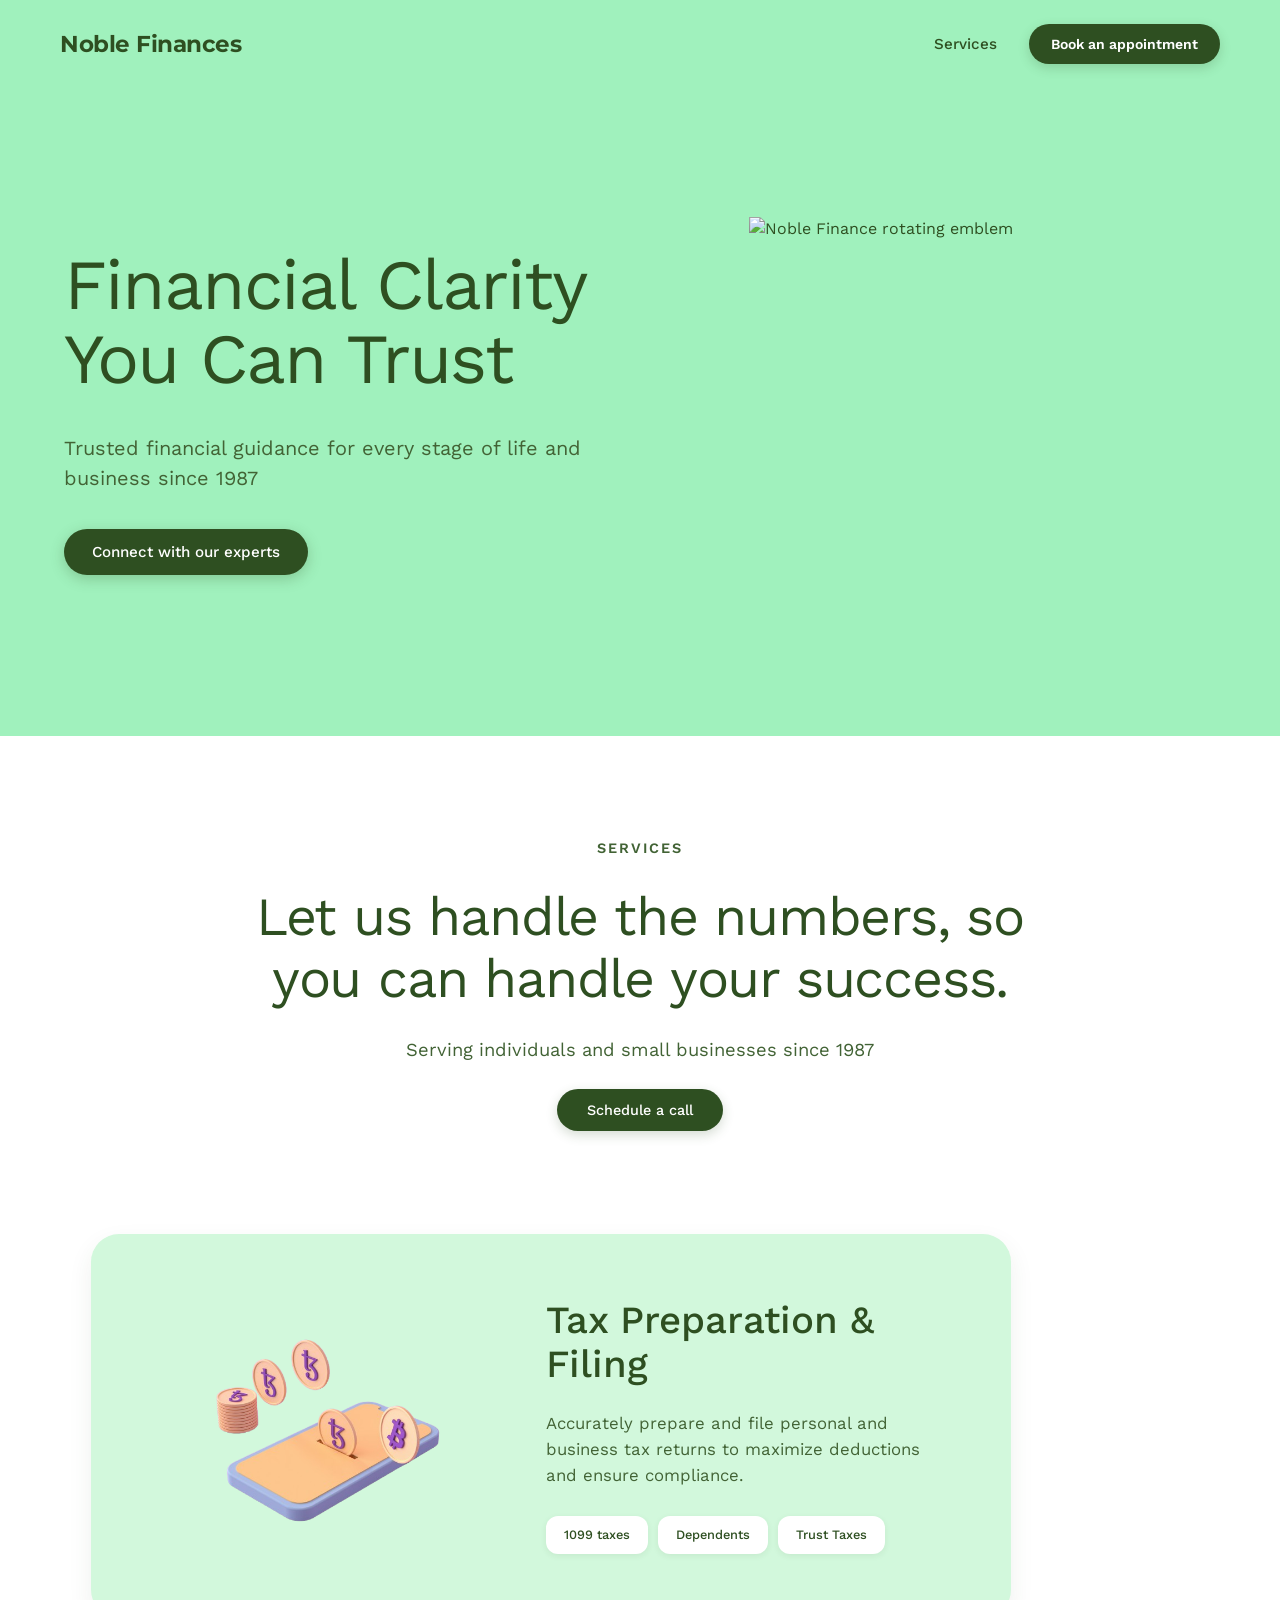
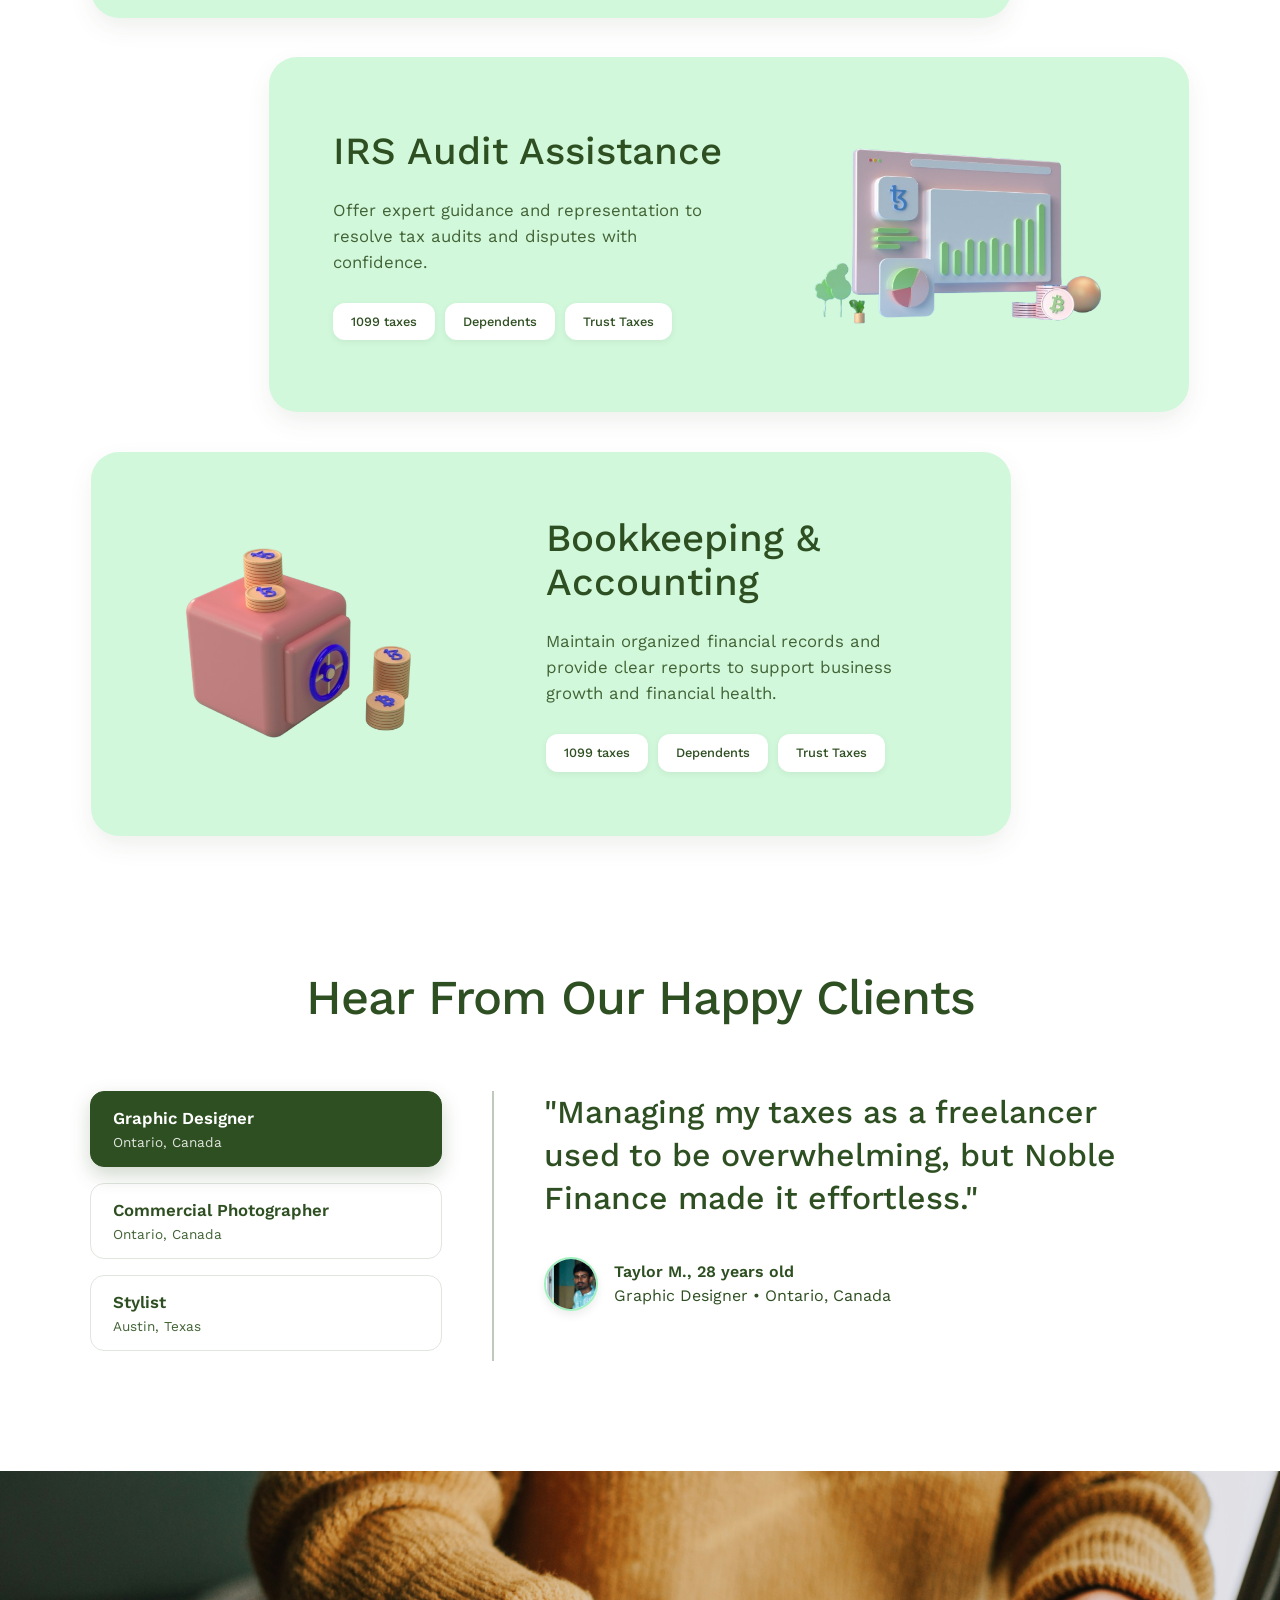
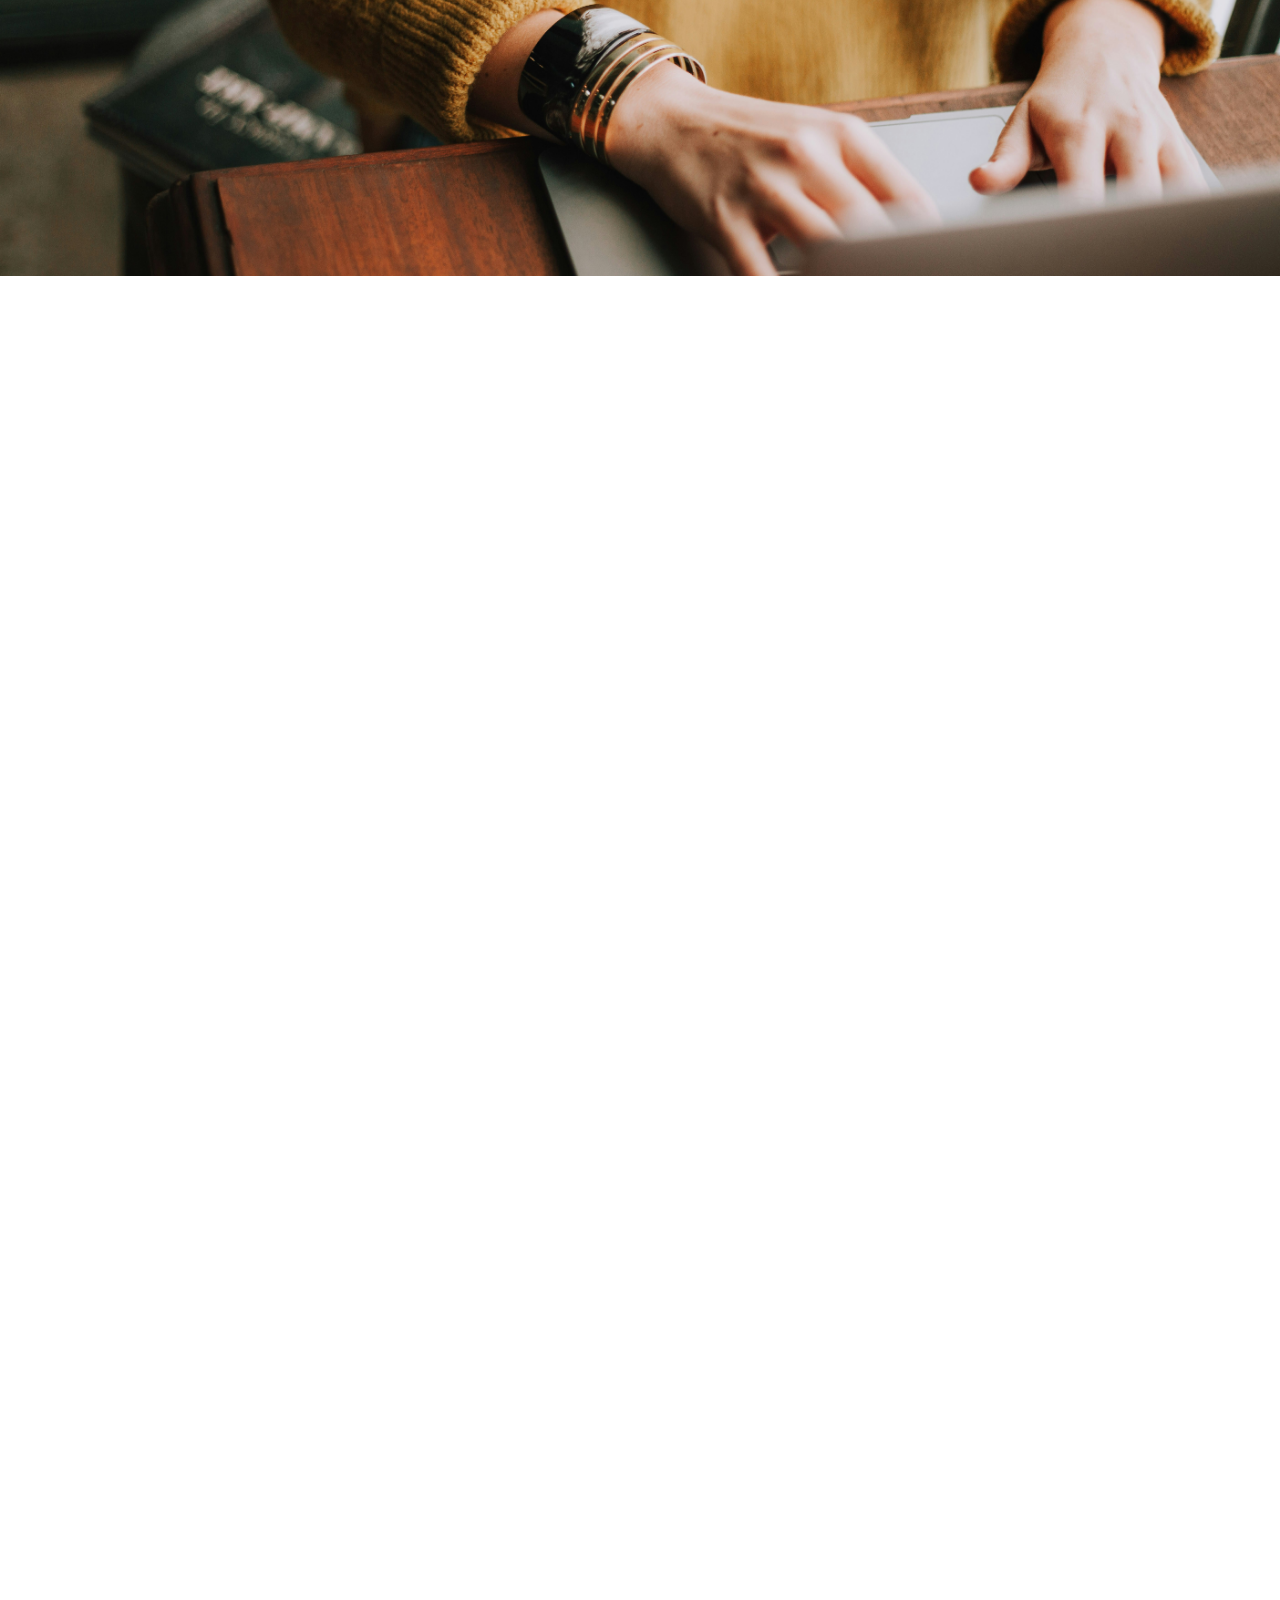
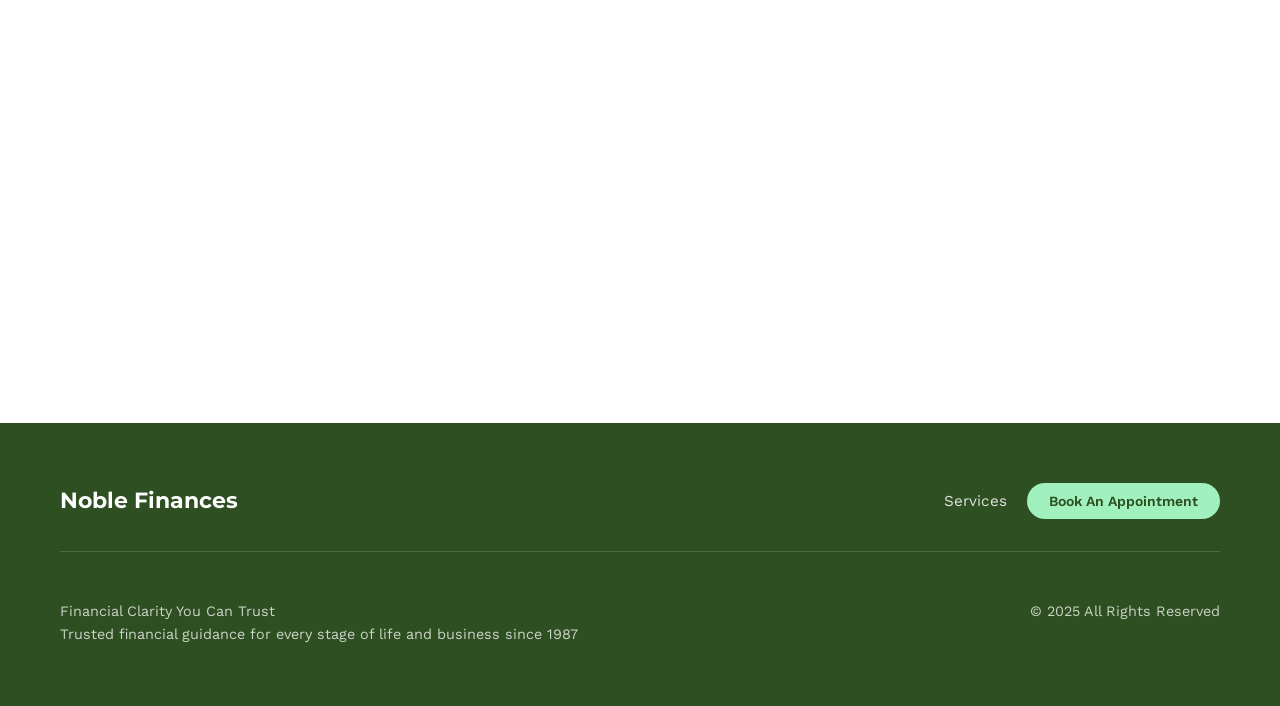
==== commit 7f8cb340: "update done" ====
--- a/index.html
+++ b/index.html
@@ -4,6 +4,7 @@
     <meta charset="UTF-8">
     <meta name="viewport" content="width=device-width, initial-scale=1.0">
     <title>Noble Finances - Financial Clarity You Can Trust</title>
+   
     <link rel="stylesheet" href="style.css">
     <link rel="preconnect" href="https://fonts.googleapis.com">
     <link rel="preconnect" href="https://fonts.gstatic.com" crossorigin>
@@ -17,7 +18,7 @@
         <nav class="topright">
             <a href="#services" class="nav-link">Services</a>
             <button class="headerbtn" type="button">
-                Book <span>an appointment</span>
+                Book <span onclick="showAlert()">an appointment</span>
             </button>
         </nav>
     </header>
@@ -106,21 +107,21 @@
             </div>
             <div class="section7-container">
                 <div class="container1" role="tablist">
-                    <button class="testimonial-tab active" data-quote="&quot;Managing my taxes as a freelancer used to be overwhelming, but Noble Finance made it effortless.&quot;" data-author="Taylor M., 28 years old" data-subtext="Graphic Designer • Ontario, Canada" type="button">
+                    <button class="testimonial-tab active" data-quote="&quot;Managing my taxes as a freelancer used to be overwhelming, but Noble Finance made it effortless.&quot;" data-author="Taylor M., 28 years old" data-subtext="Graphic Designer • Ontario, Canada" data-avatar="img/sanju.jpg" type="button">
                         <div class="conta1">
                             <h3>Graphic Designer</h3>
                             <p>Ontario, Canada</p>
                         </div>
                     </button>
                     
-                    <button class="testimonial-tab" data-quote="&quot;Their commercial audit and tax planning saved our studio thousands of dollars. The best financial team we've worked with.&quot;" data-author="Marcus K., 35 years old" data-subtext="Commercial Photographer • Ontario, Canada" type="button">
+                    <button class="testimonial-tab" data-quote="&quot;Their commercial audit and tax planning saved our studio thousands of dollars. The best financial team we've worked with.&quot;" data-author="Marcus K., 35 years old" data-subtext="Commercial Photographer • Ontario, Canada" data-avatar="img/itachi.jpg" type="button">
                         <div class="conta1">
                             <h3>Commercial Photographer</h3>
                             <p>Ontario, Canada</p>
                         </div>
                     </button>
                     
-                    <button class="testimonial-tab" data-quote="&quot;From monthly bookkeeping to end-of-year tax returns, Noble Finances gives me total peace of mind to focus on my clients.&quot;" data-author="Sarah L., 31 years old" data-subtext="Stylist • Austin, Texas" type="button">
+                    <button class="testimonial-tab" data-quote="&quot;From monthly bookkeeping to end-of-year tax returns, Noble Finances gives me total peace of mind to focus on my clients.&quot;" data-author="Sarah L., 31 years old" data-subtext="Stylist • Austin, Texas" data-avatar="img/madhara.jpg" type="button">
                         <div class="conta1">
                             <h3>Stylist</h3>
                             <p>Austin, Texas</p>
@@ -130,7 +131,7 @@
                 <div class="container2">
                     <h2 id="testimonial-quote">"Managing my taxes as a freelancer used to be overwhelming, but Noble Finance made it effortless."</h2>
                     <div class="testimonial-author">
-                        <img src="img/volodymyr-hryshchenko-L0oJ4Dlfyuo-unsplash.jpg" alt="Client avatar" class="client-avatar">
+                        <img src="img/sanju.jpg" alt="Client avatar" class="client-avatar">
                         <div class="author-details">
                             <p id="testimonial-author-name">Taylor M., 28 years old</p>
                             <span id="testimonial-author-subtext">Graphic Designer • Ontario, Canada</span>
@@ -168,6 +169,8 @@
                     <h3>For Freelancers</h3>
                     <p class="feature-tag">Simplicity &amp; Control</p>
                     <p class="feature-desc">Stay in charge of your income with seamless expense tracking, automated deductions, and smart tax strategies—so you can focus on doing what you love.</p>
+                    
+                
                 </div>
                 <div class="sec8_card sec8_4">
                     <div class="card-icon">
@@ -179,6 +182,8 @@
                     <h3>For Families</h3>
                     <p class="feature-tag">Stability &amp; Security</p>
                     <p class="feature-desc">From budgeting tools to tax-saving insights, we help you plan for the future, maximize refunds, and keep your household finances running smoothly.</p>
+                    
+                  
                 </div>
                 <div class="sec8_card sec8_5">
                     <div class="card-icon">
@@ -191,6 +196,7 @@
                     <h3>For Small Businesses</h3>
                     <p class="feature-tag">Growth &amp; Scalability</p>
                     <p class="feature-desc">Effortless bookkeeping, payroll solutions, and expert-backed tax support—so you can spend less time on finances and more time scaling your business.</p>
+                
                 </div>
             </div>
         </section>
@@ -216,13 +222,134 @@
         </section>
     </main>
 
+
+
+    <div id="customAlert">
+         <div class="appointment-card">
+        <h2 class="title">
+            Book Appointment
+        </h2>
+        <!-- ==========================
+             DOCTOR + DEPARTMENT
+        =========================== -->
+        <div class="doctor-section">
+            <!-- DOCTOR -->
+            <div class="doctor-box">
+                <h3>
+                    Doctor Name
+                </h3>
+                <select
+                    id="doctorSelect"
+                    onchange="selectDoctor()"
+                >
+                    <option value="">
+                        Select Doctor
+                    </option>
+                </select>
+            </div>
+            <!-- DEPARTMENT -->
+            <div class="specialization-box">
+                <h3>
+                    Department
+                </h3>
+                <div
+                    class="specialization-list"
+                    id="specializationList"
+                >
+                    <span class="no-spl">
+                        Select doctor
+                    </span>
+                </div>
+            </div>
+        </div>
+        <!-- ==========================
+             SELECTED DOCTOR
+        =========================== -->
+
+        <!-- <div
+            class="selected-details"
+            id="selectedDetails"
+        >
+
+            Doctor:
+            <strong>Not Selected</strong>
+
+            <br><br>
+
+            Department:
+            <strong>Not Selected</strong>
+
+        </div>  -->
+        <!-- ==========================
+             CALENDAR + TIME
+        =========================== -->
+        <div class="booking-section">
+            <!-- CALENDAR -->
+            <div class="calendar-box">
+                <div class="calendar-header">
+                    <button
+                        id="prevMonth"
+                        onclick="previousMonth()"
+                    >
+                        ‹
+                    </button>
+                    <span id="monthYear"></span>
+                    <button
+                        onclick="nextMonth()"
+                    >
+                        ›
+                    </button>
+                </div>
+                <div class="weekdays">
+                    <span>Sun</span>
+                    <span>Mon</span>
+                    <span>Tue</span>
+                    <span>Wed</span>
+                    <span>Thu</span>
+                    <span>Fri</span>
+                    <span>Sat</span>
+                </div>
+                <div
+                    class="calendar-days"
+                    id="calendarDays"
+                ></div>
+            </div>
+            <!-- TIME DROPDOWN -->
+            <div class="time-box">
+                <h3>
+                    Appointment Time
+                </h3>
+                <select
+                    id="timeSelect"
+                    onchange="selectTime()"
+                >
+                    <option value="">
+                        Select Time
+                    </option>
+                </select>
+            </div>
+        </div>
+        <!-- BOOK -->
+        <button
+            class="book-btn"
+            onclick="bookAppointment()"
+        >
+            Book Appointment
+        </button>
+        <button class="book-btn" onclick="closeAlert()">Close</button>
+    </div>
+        
+    </div>
+
+
+
     <footer>
         <div class="footer-container">
             <div class="section11_1">
                 <h3>Noble Finances</h3>
                 <div class="section11_1_1">
                     <a href="#services" class="footer-link">Services</a>
-                    <button class="footer-btn" type="button">Book An Appointment</button>
+                    <button class="footer-btn" type="button" onclick="showAlert()">Book An Appointment</button>
                 </div>  
             </div>
             <div class="section11_2">
@@ -231,69 +358,6 @@
             </div>
         </div>
     </footer>
-
-    <script>
-        // Interactive Testimonials Switcher
-        const testimonialTabs = document.querySelectorAll('.testimonial-tab');
-        const quoteEl = document.getElementById('testimonial-quote');
-        const authorNameEl = document.getElementById('testimonial-author-name');
-        const authorSubtextEl = document.getElementById('testimonial-author-subtext');
-
-        testimonialTabs.forEach(tab => {
-            tab.addEventListener('click', () => {
-                testimonialTabs.forEach(t => t.classList.remove('active'));
-                tab.classList.add('active');
-
-                if (quoteEl) {
-                    quoteEl.style.opacity = '0';
-                    quoteEl.style.transform = 'translateY(8px)';
-                    setTimeout(() => {
-                        quoteEl.textContent = tab.getAttribute('data-quote');
-                        if (authorNameEl) authorNameEl.textContent = tab.getAttribute('data-author');
-                        if (authorSubtextEl) authorSubtextEl.textContent = tab.getAttribute('data-subtext');
-                        quoteEl.style.opacity = '1';
-                        quoteEl.style.transform = 'translateY(0)';
-                    }, 220);
-                }
-            });
-        });
-
-        // Enable progressive scroll animations
-        document.documentElement.classList.add('js-reveal');
-        
-        const revealElements = document.querySelectorAll('.reveal');
-
-        // Ensure above-the-fold elements are activated immediately on load
-        revealElements.forEach(el => {
-            const rect = el.getBoundingClientRect();
-            if (rect.top < window.innerHeight) {
-                el.classList.add('active');
-            }
-        });
-
-        // Intersection Observer for Smooth Scroll Reveal Animations
-        if ('IntersectionObserver' in window) {
-            const observer = new IntersectionObserver((entries, obs) => {
-                entries.forEach(entry => {
-                    if (entry.isIntersecting) {
-                        entry.target.classList.add('active');
-                        obs.unobserve(entry.target);
-                    }
-                });
-            }, {
-                threshold: 0.08,
-                rootMargin: '0px 0px -20px 0px'
-            });
-
-            revealElements.forEach(el => {
-                if (!el.classList.contains('active')) {
-                    observer.observe(el);
-                }
-            });
-        } else {
-            // Fallback for older browsers
-            revealElements.forEach(el => el.classList.add('active'));
-        }
-    </script>
+ <script src="script.js"></script>
 </body>
 </html>
--- a/style.css
+++ b/style.css
@@ -85,6 +85,7 @@
    ========================================================================== */
 .header {
     display: flex;
+    
     justify-content: space-between;
     align-items: center;
     padding: 24px clamp(20px, 5vw, 60px);
@@ -581,6 +582,7 @@
     object-fit: cover;
     border: 2px solid var(--color-primary-mint);
     box-shadow: 0 4px 10px rgba(0, 0, 0, 0.08);
+    transition: opacity 0.2s ease, transform 0.2s ease;
 }
 
 .author-details p {
@@ -689,9 +691,6 @@
     transition: transform 0.3s ease;
 }
 
-.sec8_card:hover .card-icon {
-    transform: scale(1.15);
-}
 
 .sec8_card h3 {
     font-size: clamp(1.35rem, 2vw, 1.75rem);
@@ -711,6 +710,70 @@
     font-size: 0.95rem;
     color: var(--color-text-muted);
     line-height: 1.55;
+}
+
+.show-comment-btn {
+    display: inline-flex;
+    align-items: center;
+    justify-content: space-between;
+    gap: 8px;
+    background-color: rgba(46, 79, 33, 0.08);
+    color: var(--color-primary-dark);
+    padding: 8px 16px;
+    border-radius: 999px;
+    font-size: 0.82rem;
+    font-weight: 600;
+    cursor: pointer;
+    margin-top: 10px;
+    transition: var(--transition-base);
+    border: 1px solid rgba(46, 79, 33, 0.15);
+    width: fit-content;
+}
+
+.show-comment-btn:hover {
+    background-color: var(--color-primary-dark);
+    color: var(--color-white);
+    transform: translateY(-2px);
+    box-shadow: 0 4px 10px rgba(46, 79, 33, 0.15);
+}
+
+.show-comment-btn .btn-arrow {
+    font-size: 0.7rem;
+    transition: transform 0.3s ease;
+}
+
+.card-comment-box {
+    max-height: 0;
+    opacity: 0;
+    overflow: hidden;
+    transition: max-height 0.4s ease, opacity 0.35s ease, margin 0.35s ease, padding 0.35s ease;
+    background-color: var(--color-white);
+    border-radius: 12px;
+    padding: 0 16px;
+    border-left: 3px solid var(--color-primary-dark);
+    box-shadow: 0 4px 14px rgba(46, 79, 33, 0.08);
+    margin-top: 0;
+}
+
+.card-comment-box.open {
+    max-height: 220px;
+    opacity: 1;
+    padding: 14px 16px;
+    margin-top: 12px;
+}
+
+.card-comment-box .comment-text {
+    font-size: 0.88rem;
+    font-style: italic;
+    color: var(--color-primary-dark);
+    line-height: 1.45;
+    margin-bottom: 6px;
+}
+
+.card-comment-box .comment-author {
+    font-size: 0.78rem;
+    font-weight: 600;
+    color: var(--color-text-muted);
 }
 
 /* ==========================================================================
@@ -928,6 +991,23 @@
     white-space: nowrap;
 }
 
+#customAlert {
+    display: none;
+    margin-top: 20px;
+    background-color: white;
+    color: #155724;
+    border: 1px solid #c3e6cb;
+    border-radius: 8px;
+    box-shadow: 0px 4px 6px rgba(0, 0, 0, 0.1);
+    position: fixed;
+    top: 50%;
+    left: 50%;
+    transform: translate(-50%, -50%);
+        }
+  .dr{
+    display: flex;
+  }
+
 /* ==========================================================================
    Responsive Media Queries
    ========================================================================== */
@@ -1188,4 +1268,221 @@
     .topleft h2 {
         font-size: 1.1rem;
     }
-}+}
+
+
+
+
+.appointment-card {
+            width: 420px;
+            max-width: 100%;
+            margin: auto;
+            background: white;
+            padding: 20px;
+            border-radius: 15px;
+            box-shadow: 0 5px 25px rgba(0,0,0,0.12);
+        }
+        .appointment-card h2{
+            margin: 0;
+            color: #0062DD;
+        }
+        .title {
+            text-align: center;
+            margin-bottom: 20px;
+        }
+        /* ==============================
+           DOCTOR + DEPARTMENT
+        ============================== */
+        .doctor-section {
+            display: grid;
+            grid-template-columns: 1fr 1fr;
+            border: 1px solid #ddd;
+            border-radius: 10px;
+            overflow: hidden;
+            width: 380px;
+
+        }
+        .doctor-box {
+            padding: 5px;
+            border-right: 1px solid #ddd;
+        }
+        .specialization-box {
+            padding: 5px;
+            width: 150px;
+        }
+        .doctor-box h3,
+        .specialization-box h3 {
+            font-size: 14px;
+            margin-bottom: 5px;
+            color: #0062DD;
+        }
+        /* DOCTOR DROPDOWN */
+        #doctorSelect {
+            width: 100%;
+            padding: 5px;
+            border: 1px solid #ccc;
+            border-radius: 7px;
+            background: white;
+            font-size: 13px;
+            cursor: pointer;
+        }
+        /* DEPARTMENT */
+        .specialization-list {
+            display: flex;
+            flex-direction: column;
+            gap: 7px;
+        }
+        .spl-btn {
+            width: 100%;
+            padding: 5px;
+            background: white;
+            border: 1px solid #ddd;
+            border-radius: 7px;
+            text-align: left;
+            cursor: pointer;
+            font-size: 12px;
+        }
+        .spl-btn:hover {
+            border-color: #2563eb;
+        }
+        .spl-btn.active {
+            background: #2563eb;
+            color: white;
+            border-color: #2563eb;
+        }
+        .no-spl {
+            color: #999;
+            font-size: 12px;
+        }
+        /* ==============================
+           SELECTED DETAILS
+        ============================== */
+        .selected-details {
+            margin-top: 15px;
+            padding: 12px;
+            background: #eef4ff;
+            border-radius: 8px;
+            font-size: 13px;
+        }
+        .selected-details strong {
+            color: #2563eb;
+        }
+        /* ==============================
+           CALENDAR + TIME
+        ============================== */
+        .booking-section {
+            margin-top: 10px;
+            display: grid;
+            grid-template-columns: 1fr 1fr;
+            gap: 15px;
+            width: 410px;
+        }
+        /* CALENDAR */
+        .calendar-box {
+            border: 1px solid #ddd;
+            border-radius: 10px;
+            padding: 5px;
+        }
+        .calendar-header {
+            display: flex;
+            align-items: center;
+            justify-content: space-between;
+            margin-bottom: 5px;
+        }
+        .calendar-header button {
+            width: 20px;
+            height: 20px;
+            border: none;
+            background: #2563eb;
+            color: white;
+            border-radius: 5px;
+            cursor: pointer;
+        }
+        .calendar-header button:disabled {
+            background: #ccc;
+            cursor: not-allowed;
+        }
+        #monthYear {
+            font-size: 13px;
+            font-weight: bold;
+        }
+        .weekdays {
+            display: grid;
+            grid-template-columns: repeat(7, 1fr);
+            text-align: center;
+            font-size: 10px;
+            color: #777;
+            margin-bottom: 5px;
+        }
+        .calendar-days {
+            display: grid;
+            grid-template-columns: repeat(7, 1fr);
+            gap: 2px;
+        }
+        .day {
+            height: 20px;
+            width: 20px;
+            border: none;
+            background: white;
+            border-radius: 5px;
+            cursor: pointer;
+            font-size: 11px;
+        }
+        .day:hover:not(:disabled) {
+            background: #e8f0ff;
+        }
+        .day:disabled {
+            color: #ccc;
+            cursor: not-allowed;
+        }
+        .day.today {
+            border: 1px solid #2563eb;
+        }
+        .day.selected {
+            background: #2563eb;
+            color: white;
+        }
+        /* ==============================
+           TIME DROPDOWN
+        ============================== */
+        .time-box {
+            border: 1px solid #ddd;
+            border-radius: 10px;
+            padding: 5px;
+            width: 150px;
+        }
+        .time-box h3 {
+            font-size: 14px;
+            margin-bottom: 5px;
+        }
+        #timeSelect {
+            width: 100%;
+            padding: 5px;
+            border: 1px solid #ccc;
+            border-radius: 7px;
+            background: white;
+            font-size: 12px;
+            cursor: pointer;
+        }
+        /* ==============================
+           BOOK BUTTON
+        ============================== */
+        .book-btn {
+            width: 100%;
+            margin-top: 5px;
+            padding: 5px;
+            border: none;
+            border-radius: 8px;
+            background: #0062DD;
+            color: white;
+            font-size: 15px;
+            cursor: pointer;
+        }
+        .book-btn:hover {
+            background: #128238;
+        }
+        @media screen and (max-width: 500px) {
+            .booking-section {
+                grid-template-columns: 1fr;
+            }
+        }
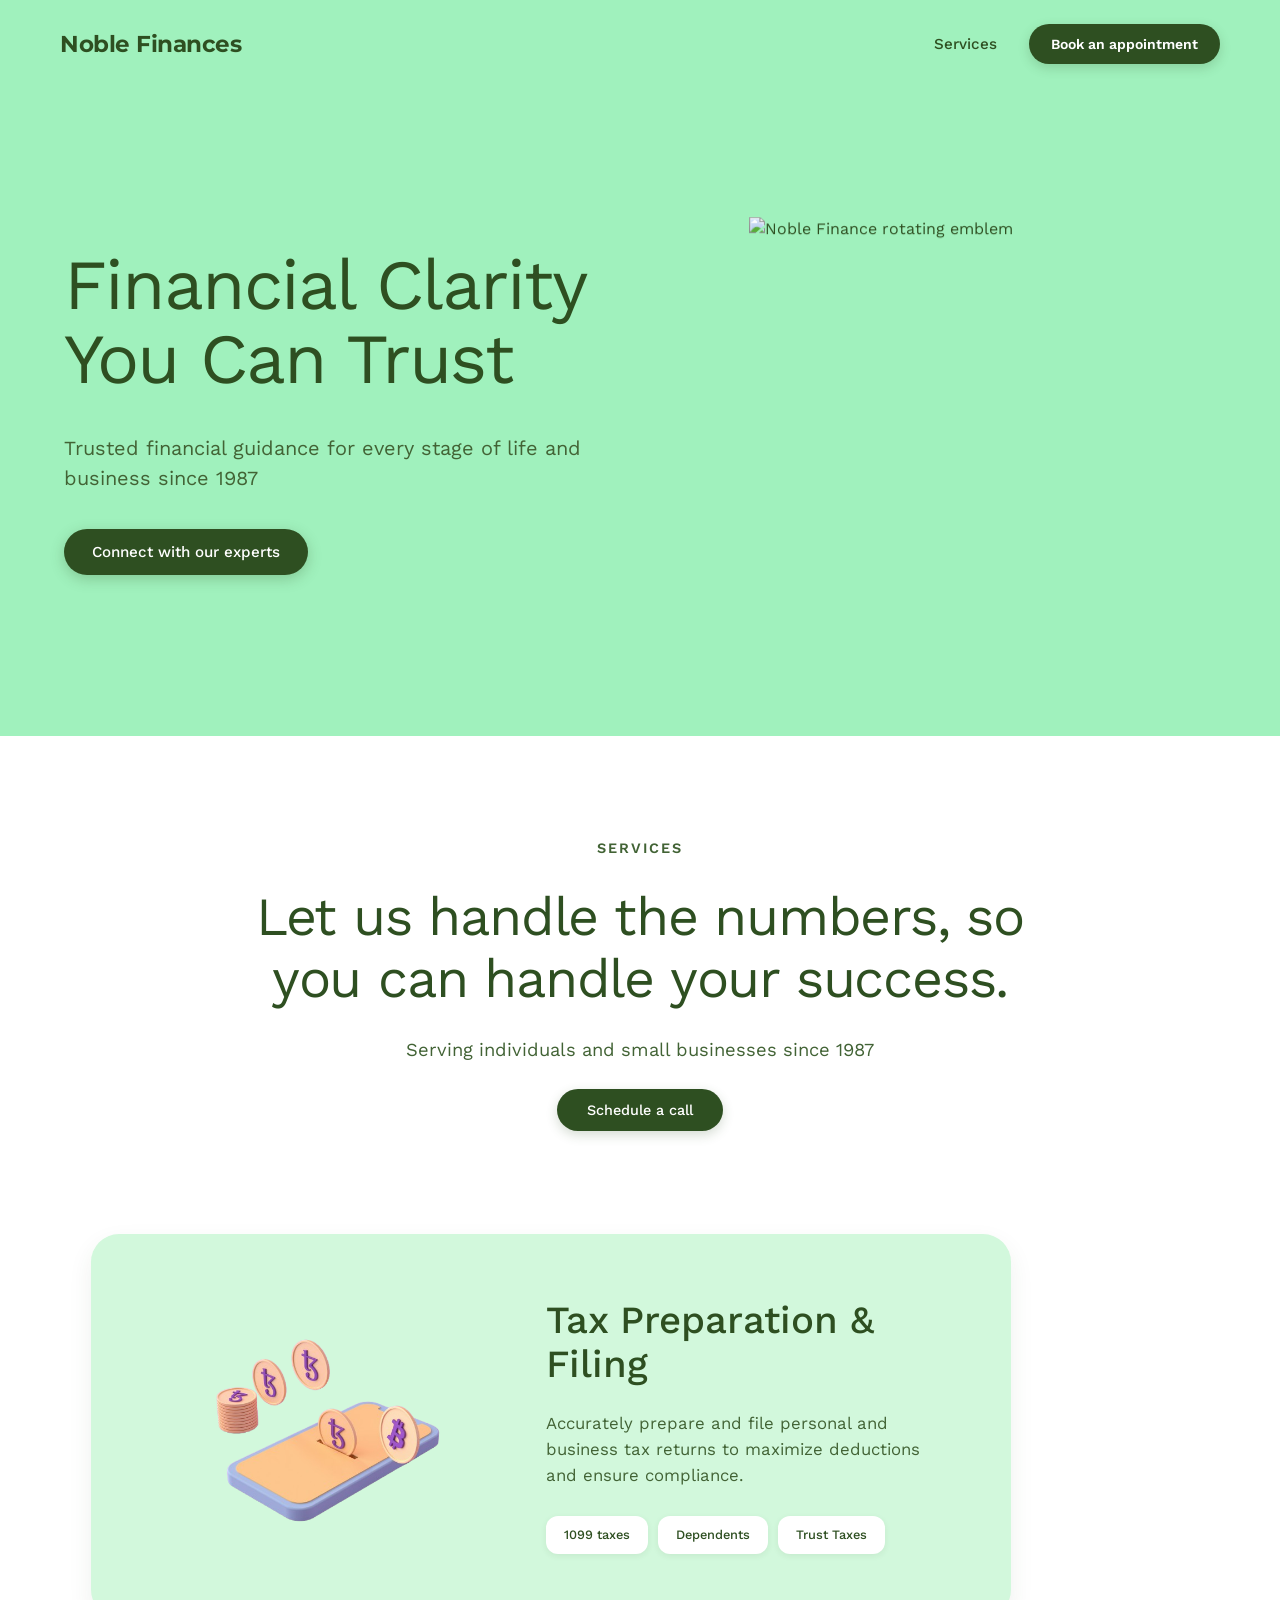
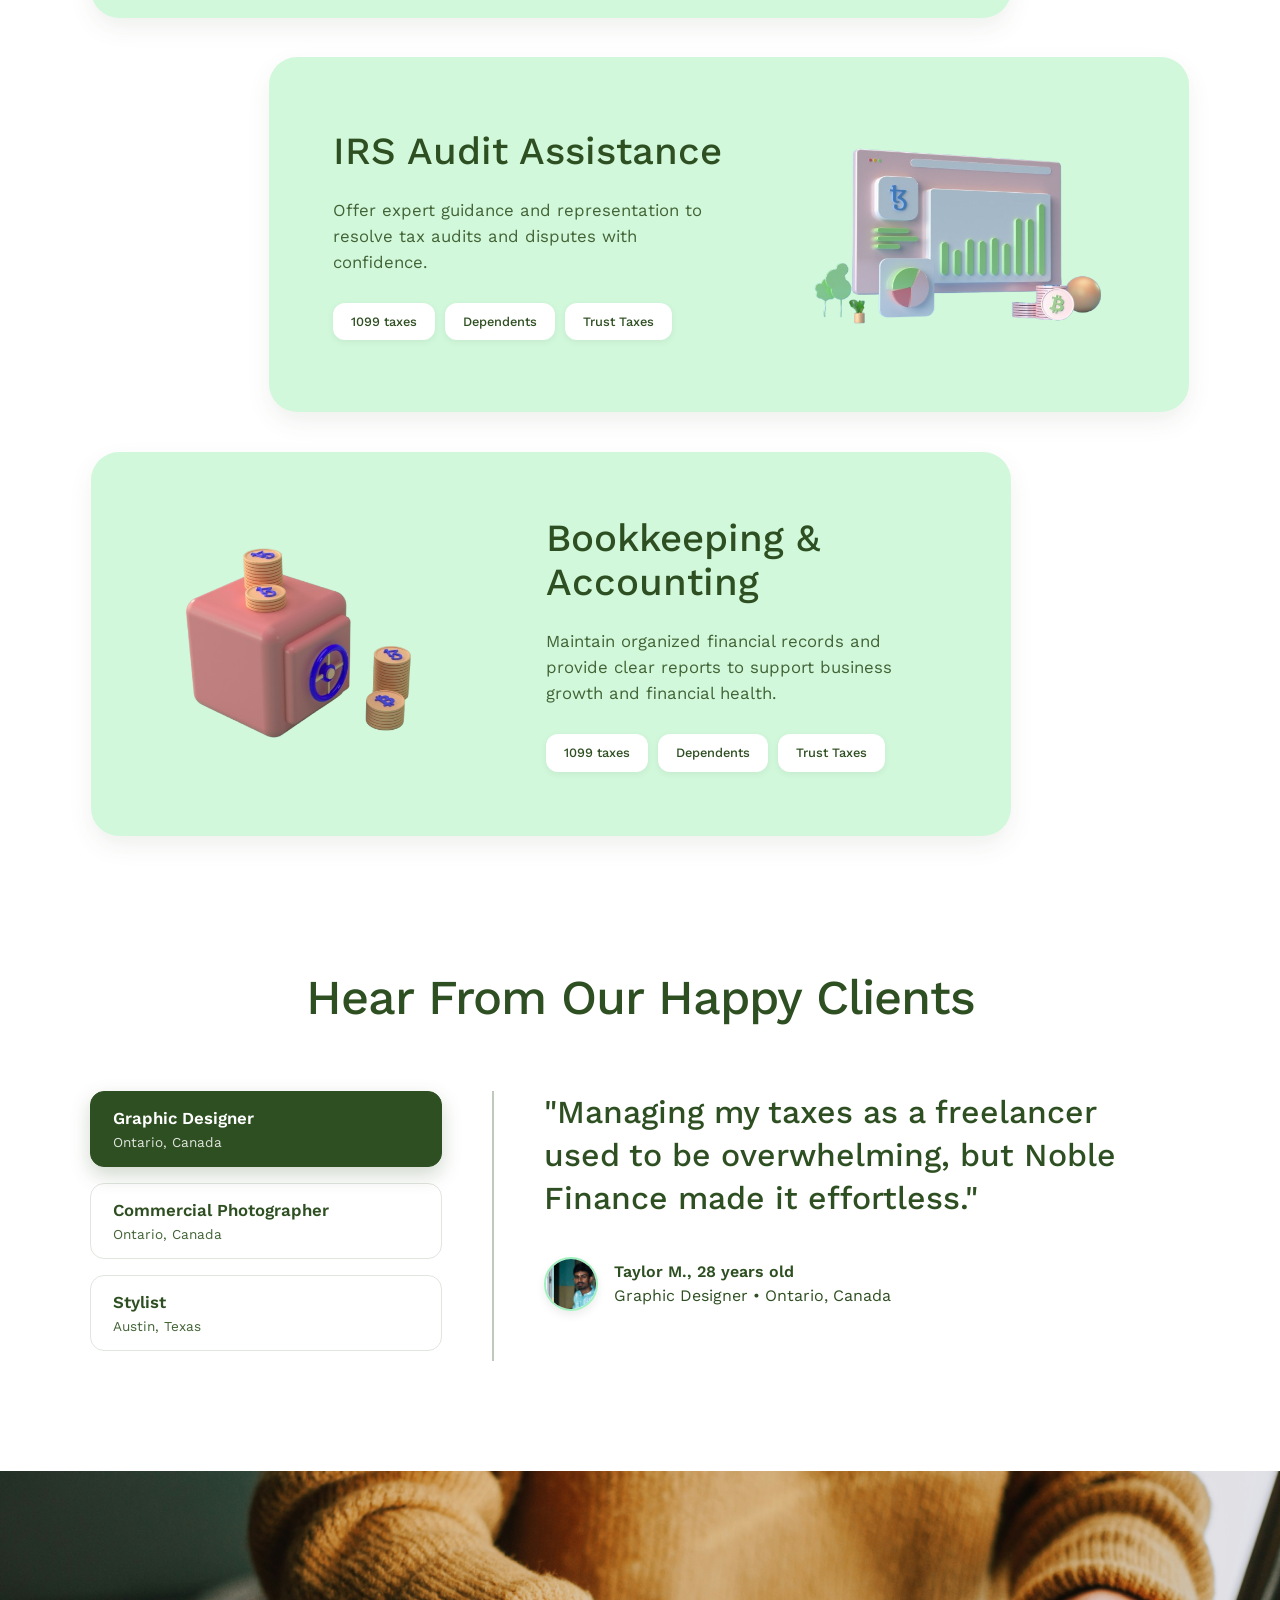
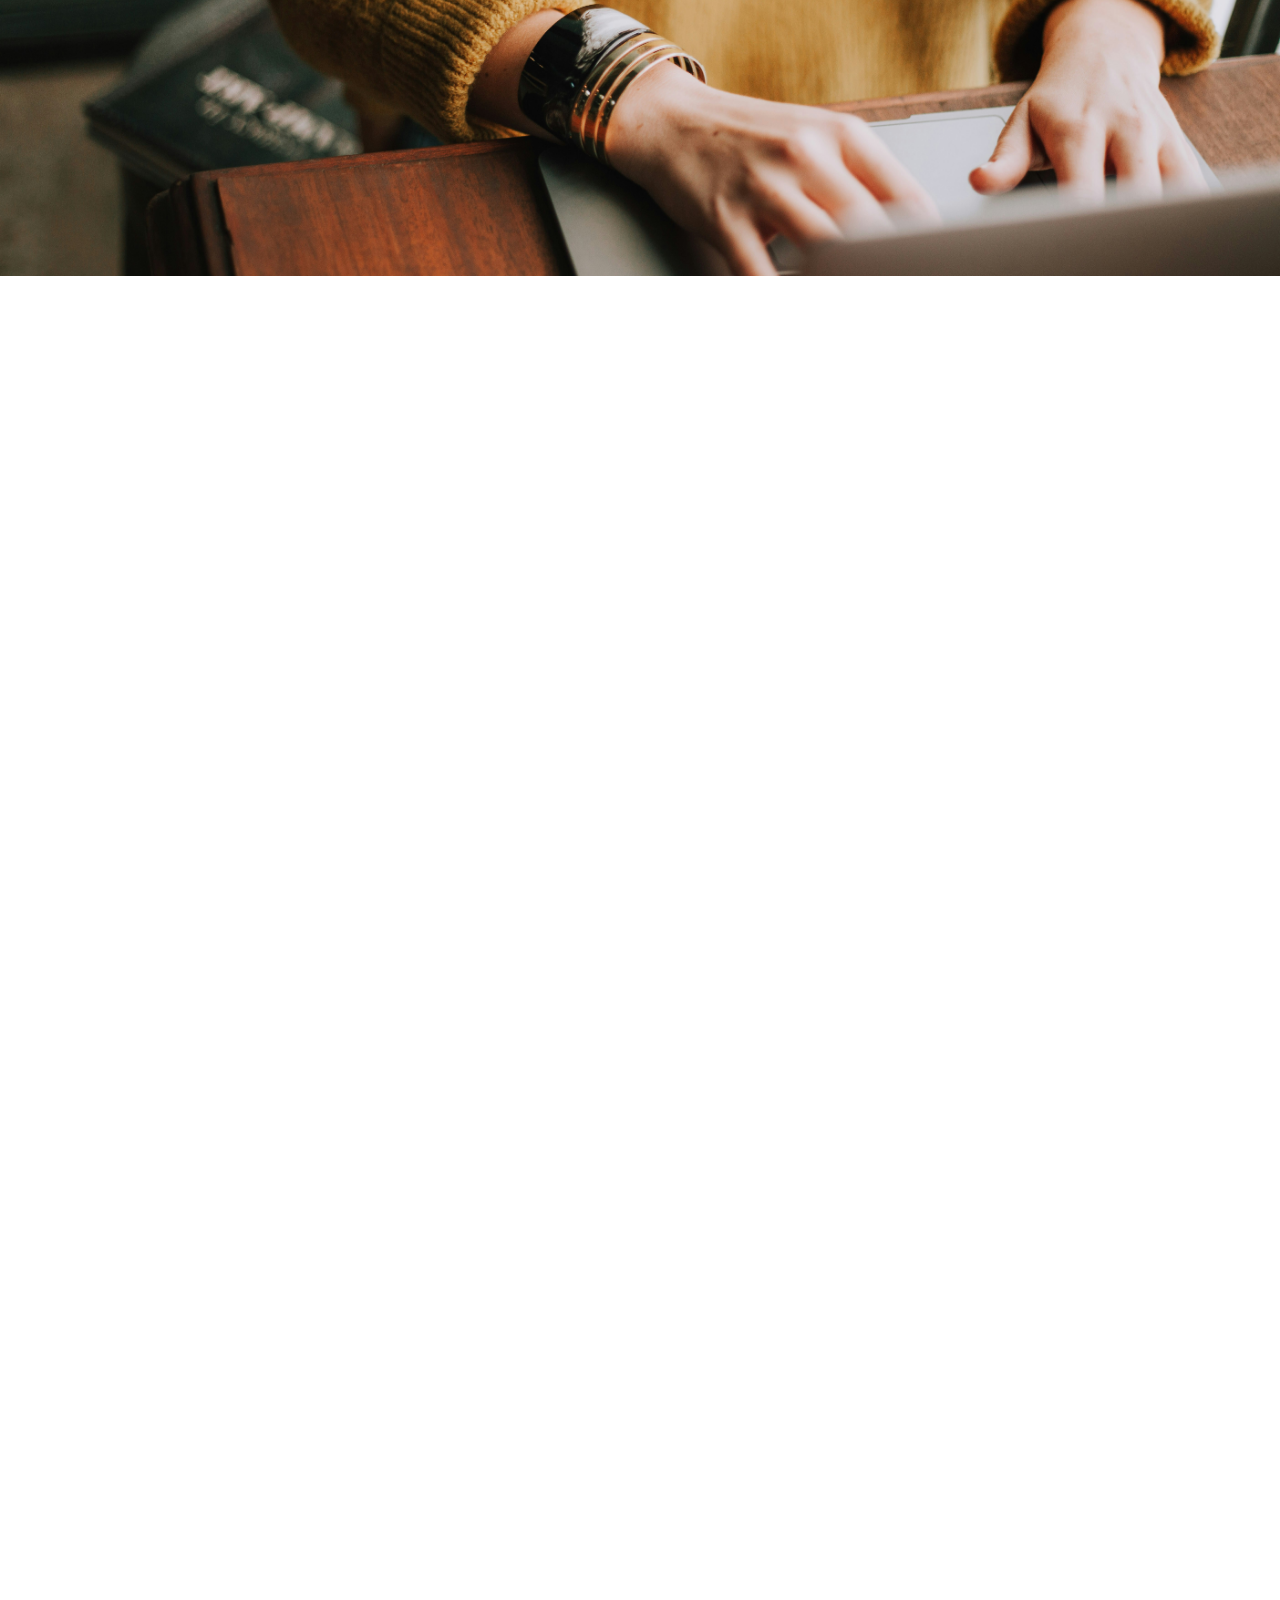
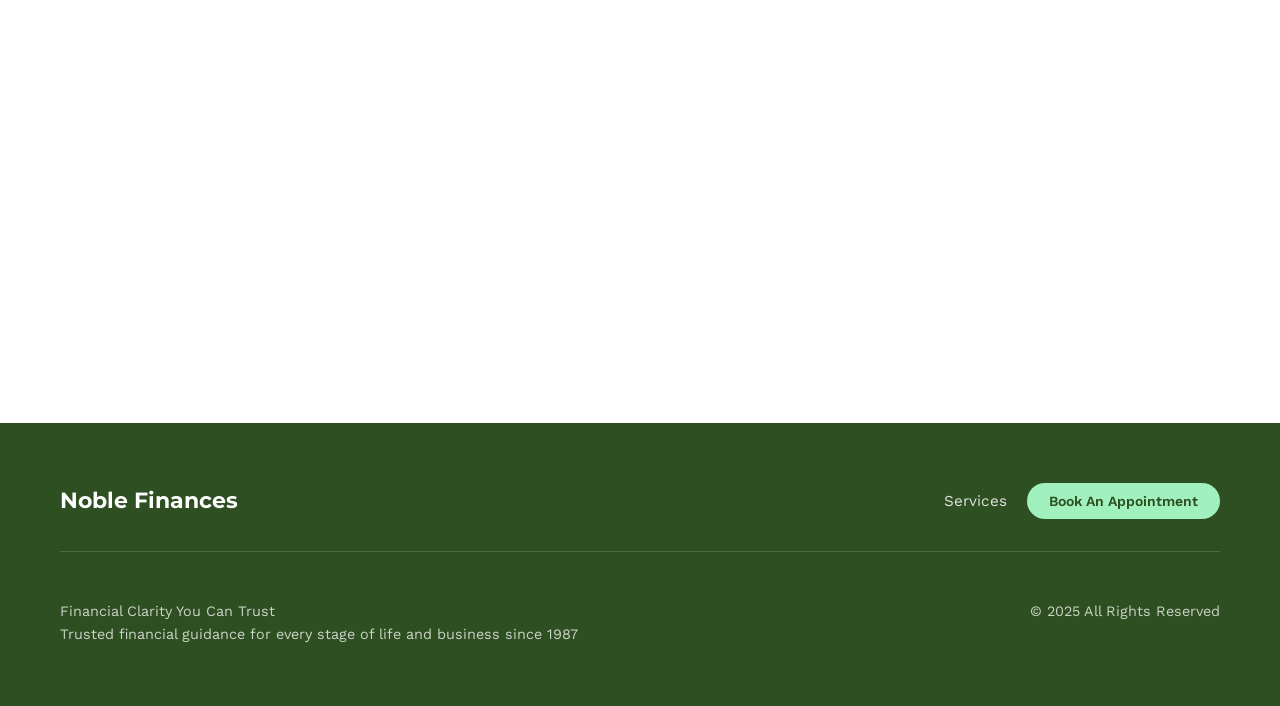
==== commit b074c454: "book app updated" ====
--- a/index.html
+++ b/index.html
@@ -17,8 +17,8 @@
         </div>
         <nav class="topright">
             <a href="#services" class="nav-link">Services</a>
-            <button class="headerbtn" type="button">
-                Book <span onclick="showAlert()">an appointment</span>
+            <button class="headerbtn" type="button" onclick="showAlert()">
+                Book <span >an appointment</span>
             </button>
         </nav>
     </header>
--- a/style.css
+++ b/style.css
@@ -1357,7 +1357,7 @@
         /* ==============================
            SELECTED DETAILS
         ============================== */
-        .selected-details {
+        /* .selected-details {
             margin-top: 15px;
             padding: 12px;
             background: #eef4ff;
@@ -1366,7 +1366,7 @@
         }
         .selected-details strong {
             color: #2563eb;
-        }
+        } */
         /* ==============================
            CALENDAR + TIME
         ============================== */
@@ -1485,4 +1485,22 @@
             .booking-section {
                 grid-template-columns: 1fr;
             }
+            .appointment-card{
+                width: 300px;
+            }
+            .doctor-section{
+                width: 250px;
+            }
+            .doctor-box{
+                width: 120px;
+            }
+            .specialization-box{
+                width: 130px;
+            }
+            .calendar-box{
+                width: 250px;
+            }
+            .time-box{
+                width: 200px;
+            }
         }
